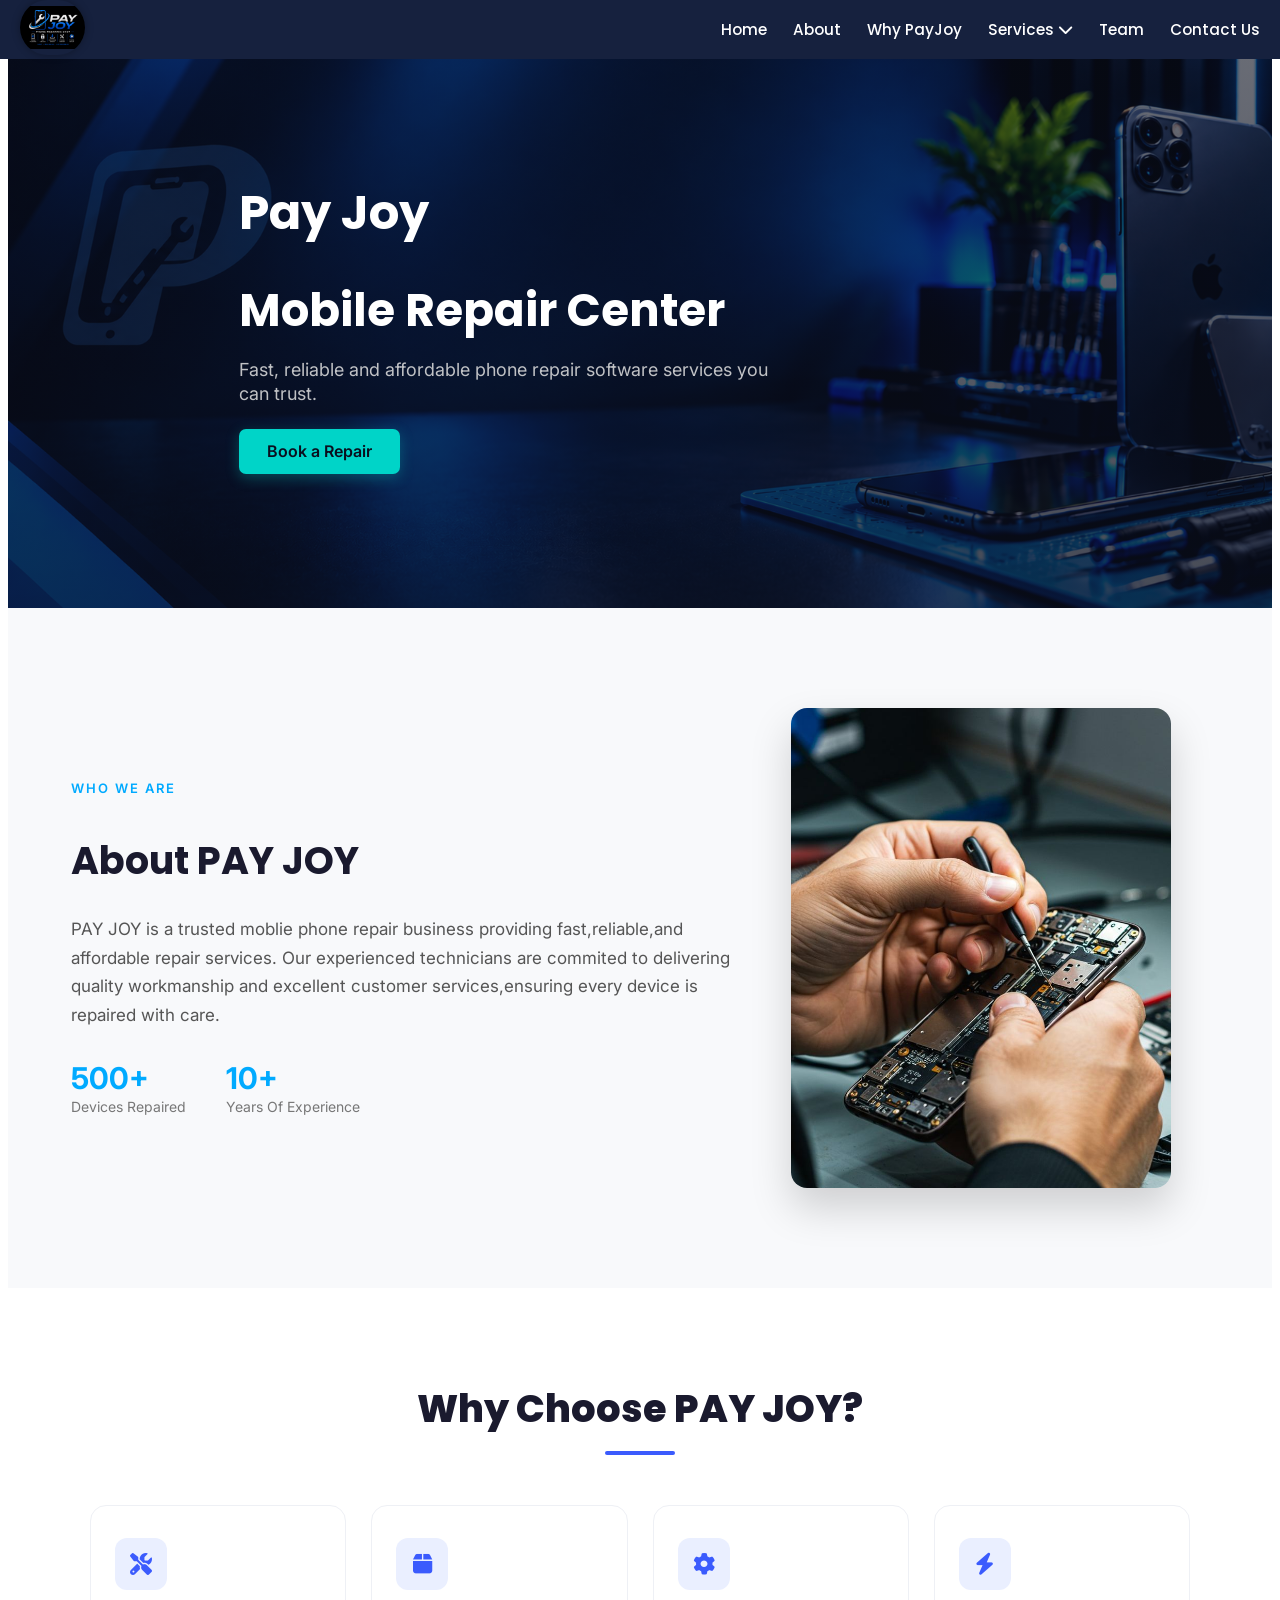
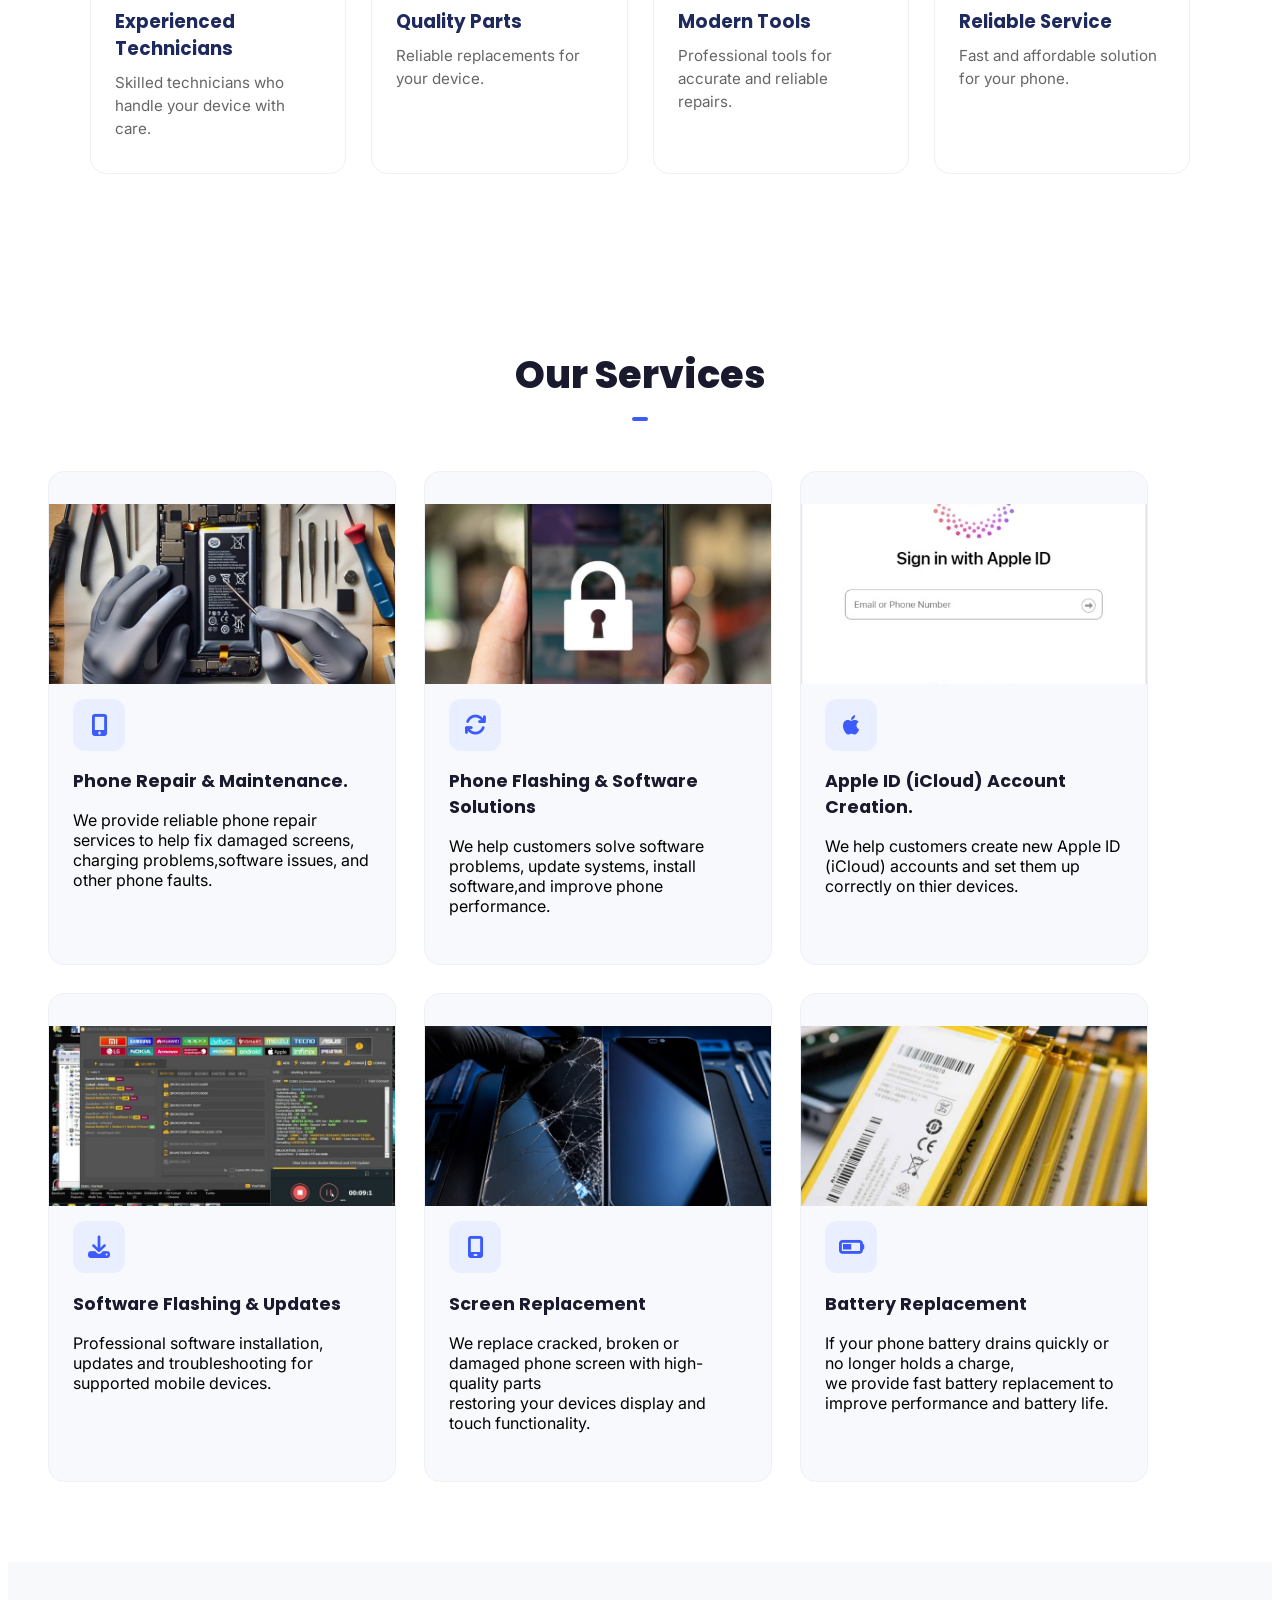
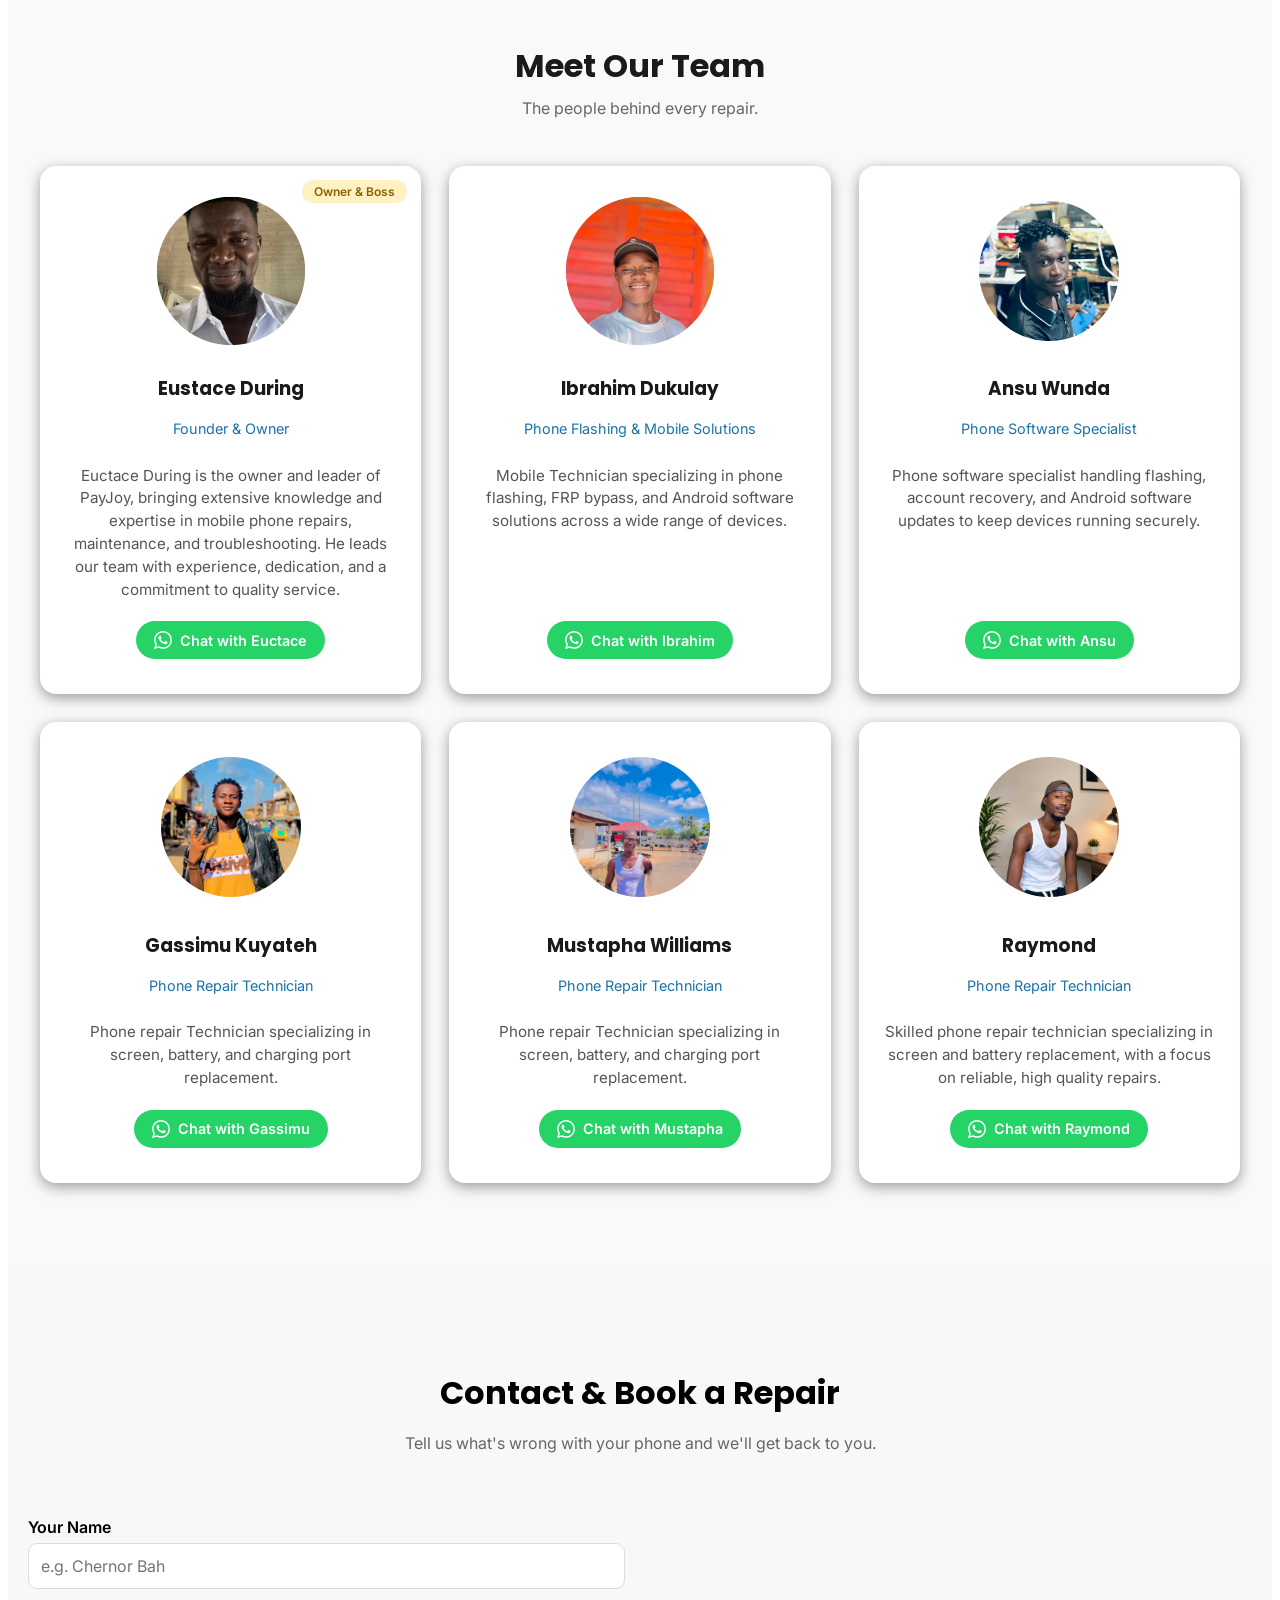
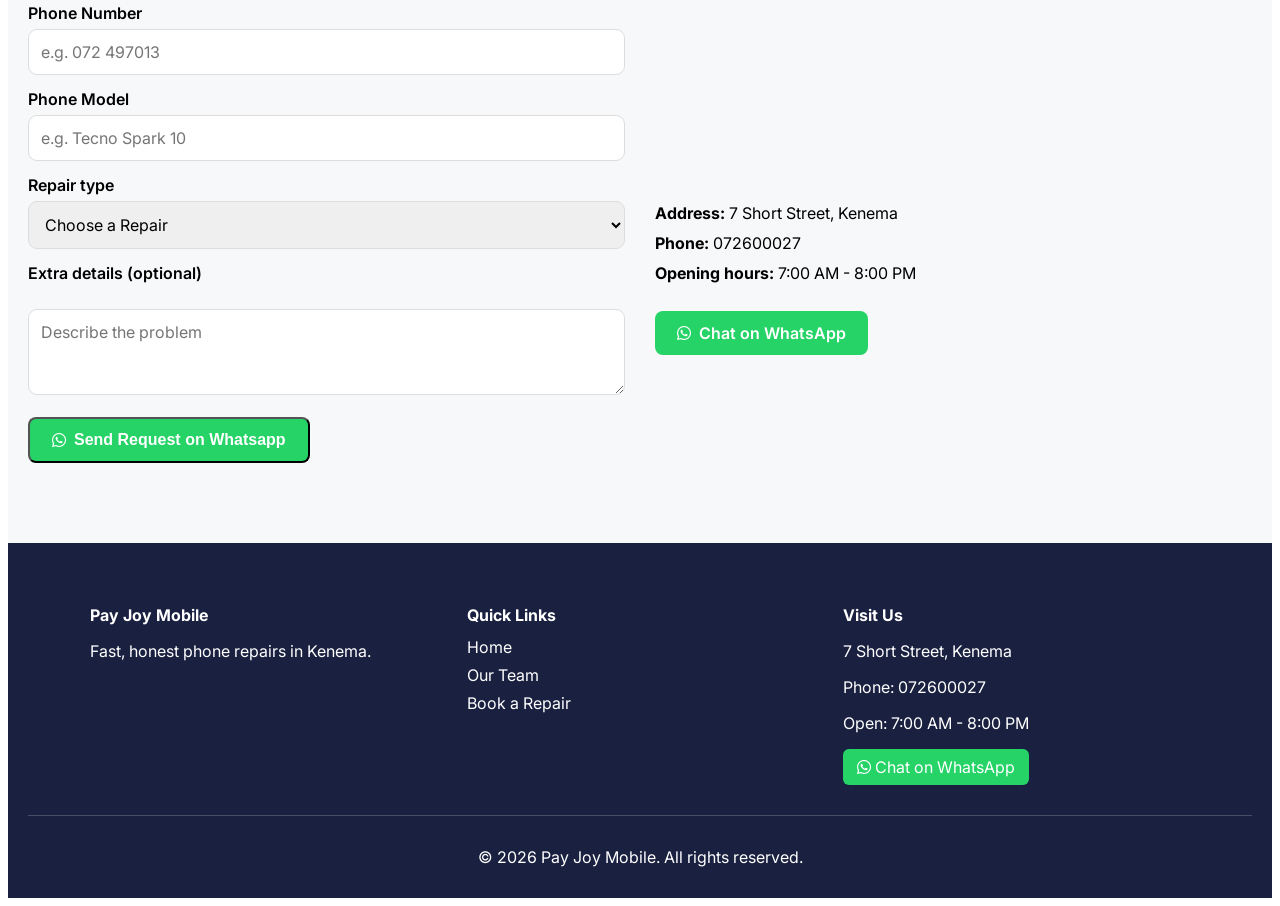
==== index.html @ 969597e1 "make navbar responsive" ====
<!DOCTYPE html>
<html lang="en">
<head>
    <meta charset="UTF-8">
<meta name="viewport" content="width=device-width, initial-scale=1.0">
<link rel="icon" href="images/favicon.png" type="image/png">
<link rel="preconnect" href="https://fonts.googleapis.com">
<link rel="preconnect" href="https://fonts.gstatic.com" crossorigin>
<link href="https://fonts.googleapis.com/css2?family=Poppins:wght@500;600;700&family=Inter:wght@400;500&display=swap" rel="stylesheet">
<link rel="stylesheet" href="https://cdnjs.cloudflare.com/ajax/libs/font-awesome/6.5.1/css/all.min.css">
<title>Pay Joy Mobile Repair</title>
<link rel="stylesheet" href="style.css">
</head>
<body>
      
        <nav class="navbar">
  <div class="logo">
    <a href="#home"><img src="images/payjoylogo.png" alt="PAY JOY"></a>
  </div>

  <button class="menu-btn" id="menuBtn" aria-label="Open menu" aria-expanded="false">
    <i class="fa-solid fa-bars"></i>
  </button>

  <ul class="nav-links" id="navLinks">
    <li><a href="#home">Home</a></li>
    <li><a href="#about">About</a></li>
    <li><a href="#whypayjoy">Why PayJoy</a></li>
    <li class="dropdown">
      <a href="#services" class="dropbtn">Services <i class="fa-solid fa-chevron-down"></i></a>
      <div class="dropdown-content">
        <a href="#phone-repair">Phone Repair</a>
        <a href="#phone-flashing">Phone Flashing</a>
        <a href="#apple-id">Apple ID</a>
        <a href="#screen-replacement">Screen Replacement</a>
        <a href="#battery-replacement">Battery Replacement</a>
      </div>
    </li>
    <li><a href="#team">Team</a></li>
    <li><a href="#contact-us">Contact Us</a></li>
  </ul>
</nav>
      

      <main>
      

        

               <section class="hero" id="home">
                        <div class="hero-content">

                <h1>Pay Joy</h1>
                <h2>Mobile Repair Center</h2>
                <p>
                  Fast, reliable and affordable phone repair software services you can trust.
                 </p>
                 <a href="#contact-us" class="repair-btn">Book a Repair</a>

                 </div>
                </section>

                <section class="about" id="about">
                  <div class="about-container">
                    <div class="about-text">
                      <span class="eyebrow">Who We Are</span>
          <h2>About PAY JOY</h2>

          <p>
              PAY JOY is a trusted moblie phone
              repair business  providing fast,reliable,and affordable repair services. Our experienced technicians are commited to delivering quality workmanship and excellent
              customer services,ensuring every device is repaired with care.
         </p>
         <div class="about-stats">
          <div>
            <span class="number">500+</span>
            <span class="label">Devices Repaired</span>
          </div>
          <div>
            <span class="number">10+</span>
            <span class="label">Years Of Experience</span>
          </div>
            </div>
               </div>
             <div class="about-image">
              <div class="photo-frame">
              <img src="images/about.jpg" alt="Technician repairing a phone">
             </div>
                </div>
                    </div>
                    
         </section>

         <section class="whypayjoy" id="whypayjoy">
         <h2>Why Choose PAY JOY?</h2>
         
            <div class="features-grid">
                       <div class="features-card">
                        <div class="icon"><i class="fa-solid fa-screwdriver-wrench"></i></div>
                      <h3>Experienced Technicians</h3>
                      <p>
                        Skilled technicians who handle your device with care. 
                      </p>
                            </div>

                        <div class="features-card">
                          <div class="icon"><i class="fa-solid fa-box"></i></div>
                          <h3>Quality Parts</h3>
                          <p>Reliable replacements for your device.</p>
                        </div>

                        <div class="features-card">
                            <div class="icon"><i class="fa-solid fa-gear"></i></div>
                          <h3>Modern Tools</h3>
                          <p>Professional tools for accurate and reliable repairs.</p>
                        </div>

                        <div class="features-card">
                           <div class="icon"><i class="fa-solid fa-bolt"></i></div>
                          <h3>Reliable Service</h3>
                          <p>Fast and affordable solution for your phone.</p>
                        </div>
                               </div>
                         
                        </section>
 

          <!-- Hero Section -->
           <!-- About Section -->
            <!-- Service Section -->

          <section class="services" id="services">
            <h2>Our Services</h2>
             
            <div class="service-grid">
              <div class="service-card" id="phone-repair">
                 <img src="images/phone-repair.jpg" alt="Phone repair and maintenance" class="service-img">
               <div class="icon"><i class="fa-solid fa-mobile-screen-button"></i></div>
            <h3>Phone Repair & Maintenance.</h3>
            <p>
              We provide reliable phone repair services to help
              fix damaged screens, charging problems,software issues,
              and other phone faults.
            </p>
               </div>
              
            
              <div class="service-card" id="phone-flashing">
                <img src="images/phone-unlocking.jpg" alt="Phone flashing and sofware solutions" class="service-img">
                <div class="icon"><i class="fa-solid fa-arrows-rotate"></i></div>
            <h3>Phone Flashing & Software Solutions</h3>
            <p>
              We help customers solve software problems, update systems, install software,and improve phone performance.
            </p>
                 </div>
                
             <div class="service-card" id="apple-id">
               <img src="images/apple-id.jpg" alt="Apple ID (Icloud) Account creation" class="service-img">
               <div class="icon"><i class="fa-brands fa-apple"></i></div>
            <h3>Apple ID (iCloud) Account Creation.</h3>
            <p>
              We help customers create new Apple ID
              (iCloud) accounts and set them up correctly on thier devices.
            </p>
               </div>
              
               <div class="service-card" id="software-updates">
                 <img src="images/software-flashing.jpg" alt="Software Flashing & Updates" class="service-img">
                 <div class="icon"><i class="fa-solid fa-download"></i></div>
            <h3>Software Flashing & Updates</h3>
            <p>
              Professional software installation,
              updates and troubleshooting for supported mobile devices.
            </p>
                 </div>

                
                <div class="service-card" id="screen-replacement">
                  <img src="images/screen-repair.jpg" alt="Screen Replacement" class="service-img">
                   <div class="icon"><i class="fa-solid fa-mobile-screen"></i></div>
            <h3>Screen Replacement</h3>
            <p>
              We replace cracked, broken or damaged phone screen with high-quality parts<br>
              restoring your devices display and touch functionality.
            </p>
                </div>
            
                <div class="service-card" id="battery-replacement">
                   <img src="images/battery-repair.jpg" alt="Battery Replacement" class="service-img">
                   <div class="icon"><i class="fa-solid fa-battery-half"></i></div>
            <h3>Battery Replacement</h3>
             <p>
              If your phone battery drains quickly or no longer holds a charge,<br> we provide fast battery replacement to improve performance and battery life.
            </p>
                </div>
           
            </section>
    
             
               <section class="team" id="team">
                <h2 class="team-title">Meet Our Team</h2>
                <p class="team-intro">The people behind every repair.</p>
          
                <div class="team__grid">

                <div class="team-card team-card--owner">
                  <span class="owner-badge">Owner &amp; Boss</span>
                  <img src="images/papa.jpg" alt="Euctace During" class="team-photo">
                  <h3 class="team-name">Eustace During</h3>
                  <p class="team-role">Founder &amp; Owner</p>
                  <p class="team-bio">Euctace During is the owner and leader of PayJoy,
                    bringing extensive knowledge and expertise in mobile phone repairs,
                    maintenance, and troubleshooting. He leads our team with experience,
                    dedication, and a commitment to quality service.
                  </p>
                   <a class="whatsapp-btn" href="https://wa.me/23272600027? text=Hi%20Eustace%2c%20I%20found%20profile%20on%20Pay%20Joy%20mobile%20and%20I%27d%20like%20to%ask%20about%20a%20repair" target="_blank" rel="noopener">
   <svg role="img" viewBox="0 0 24 24" width="18" height="18" fill="currentColor" aria-hidden="true"> xmlns="http://www.w3.org/2000/svg"><title>WhatsApp</title><path d="M17.472 14.382c-.297-.149-1.758-.867-2.03-.967-.273-.099-.471-.148-.67.15-.197.297-.767.966-.94 1.164-.173.199-.347.223-.644.075-.297-.15-1.255-.463-2.39-1.475-.883-.788-1.48-1.761-1.653-2.059-.173-.297-.018-.458.13-.606.134-.133.298-.347.446-.52.149-.174.198-.298.298-.497.099-.198.05-.371-.025-.52-.075-.149-.669-1.612-.916-2.207-.242-.579-.487-.5-.669-.51-.173-.008-.371-.01-.57-.01-.198 0-.52.074-.792.372-.272.297-1.04 1.016-1.04 2.479 0 1.462 1.065 2.875 1.213 3.074.149.198 2.096 3.2 5.077 4.487.709.306 1.262.489 1.694.625.712.227 1.36.195 1.871.118.571-.085 1.758-.719 2.006-1.413.248-.694.248-1.289.173-1.413-.074-.124-.272-.198-.57-.347m-5.421 7.403h-.004a9.87 9.87 0 01-5.031-1.378l-.361-.214-3.741.982.998-3.648-.235-.374a9.86 9.86 0 01-1.51-5.26c.001-5.45 4.436-9.884 9.888-9.884 2.64 0 5.122 1.03 6.988 2.898a9.825 9.825 0 012.893 6.994c-.003 5.45-4.437 9.884-9.885 9.884m8.413-18.297A11.815 11.815 0 0012.05 0C5.495 0 .16 5.335.157 11.892c0 2.096.547 4.142 1.588 5.945L.057 24l6.305-1.654a11.882 11.882 0 005.683 1.448h.005c6.554 0 11.89-5.335 11.893-11.893a11.821 11.821 0 00-3.48-8.413Z"/></svg>
                    Chat with Euctace 
                    </a>
                    </div>
                  
                

                  

                  
                    
                  <div class="team-card team-card--owner">
                    <img src="images/odumodu.jpg" alt="Ibrahim Dukulay" class="team-photo">
                    <h3 class="team-name">Ibrahim Dukulay</h3>
                    <p class="team-role">Phone Flashing &amp; Mobile Solutions</p>
       <p class="team-bio">Mobile Technician specializing in phone flashing, FRP bypass, and Android software solutions across a wide range of devices.</p>
                    <a class="whatsapp-btn" href="https://wa.me/23276536252? text=Hi%20Ibrahim%2c%20I%20found%20profile%20on%20Pay%20Joy%20mobile%20and%20I%27d%20like%20to%ask%20about%20a%20repair" target="_blank" rel="noopener">
   <svg role="img" viewBox="0 0 24 24" width="18" height="18" fill="currentColor" aria-hidden="true"> xmlns="http://www.w3.org/2000/svg"><title>WhatsApp</title><path d="M17.472 14.382c-.297-.149-1.758-.867-2.03-.967-.273-.099-.471-.148-.67.15-.197.297-.767.966-.94 1.164-.173.199-.347.223-.644.075-.297-.15-1.255-.463-2.39-1.475-.883-.788-1.48-1.761-1.653-2.059-.173-.297-.018-.458.13-.606.134-.133.298-.347.446-.52.149-.174.198-.298.298-.497.099-.198.05-.371-.025-.52-.075-.149-.669-1.612-.916-2.207-.242-.579-.487-.5-.669-.51-.173-.008-.371-.01-.57-.01-.198 0-.52.074-.792.372-.272.297-1.04 1.016-1.04 2.479 0 1.462 1.065 2.875 1.213 3.074.149.198 2.096 3.2 5.077 4.487.709.306 1.262.489 1.694.625.712.227 1.36.195 1.871.118.571-.085 1.758-.719 2.006-1.413.248-.694.248-1.289.173-1.413-.074-.124-.272-.198-.57-.347m-5.421 7.403h-.004a9.87 9.87 0 01-5.031-1.378l-.361-.214-3.741.982.998-3.648-.235-.374a9.86 9.86 0 01-1.51-5.26c.001-5.45 4.436-9.884 9.888-9.884 2.64 0 5.122 1.03 6.988 2.898a9.825 9.825 0 012.893 6.994c-.003 5.45-4.437 9.884-9.885 9.884m8.413-18.297A11.815 11.815 0 0012.05 0C5.495 0 .16 5.335.157 11.892c0 2.096.547 4.142 1.588 5.945L.057 24l6.305-1.654a11.882 11.882 0 005.683 1.448h.005c6.554 0 11.89-5.335 11.893-11.893a11.821 11.821 0 00-3.48-8.413Z"/></svg>
                    Chat with Ibrahim 
                    </a>
                    </div>
                 
          

               
                <div class="team-card">
                    <img src="images/ansuwunda.jpg" alt="Ansu Wunda" class="team-photo">
                    <h3 class="team-name">Ansu Wunda</h3>
                    <p class="team-role">Phone Software Specialist</p>
  <p class="team-bio">Phone software specialist handling flashing, account recovery, and Android software updates to keep devices running securely.</p>
                    <a class="whatsapp-btn" href="https://wa.me/23274239799? text=Hi%20Ansu%2c%20I%20found%20profile%20on%20Pay%20Joy%20mobile%20and%20I%27d%20like%20to%ask%20about%20a%20repair">
   <svg role="img" viewBox="0 0 24 24" width="18" height="18" fill="currentColor" aria-hidden="true"> xmlns="http://www.w3.org/2000/svg"><title>WhatsApp</title><path d="M17.472 14.382c-.297-.149-1.758-.867-2.03-.967-.273-.099-.471-.148-.67.15-.197.297-.767.966-.94 1.164-.173.199-.347.223-.644.075-.297-.15-1.255-.463-2.39-1.475-.883-.788-1.48-1.761-1.653-2.059-.173-.297-.018-.458.13-.606.134-.133.298-.347.446-.52.149-.174.198-.298.298-.497.099-.198.05-.371-.025-.52-.075-.149-.669-1.612-.916-2.207-.242-.579-.487-.5-.669-.51-.173-.008-.371-.01-.57-.01-.198 0-.52.074-.792.372-.272.297-1.04 1.016-1.04 2.479 0 1.462 1.065 2.875 1.213 3.074.149.198 2.096 3.2 5.077 4.487.709.306 1.262.489 1.694.625.712.227 1.36.195 1.871.118.571-.085 1.758-.719 2.006-1.413.248-.694.248-1.289.173-1.413-.074-.124-.272-.198-.57-.347m-5.421 7.403h-.004a9.87 9.87 0 01-5.031-1.378l-.361-.214-3.741.982.998-3.648-.235-.374a9.86 9.86 0 01-1.51-5.26c.001-5.45 4.436-9.884 9.888-9.884 2.64 0 5.122 1.03 6.988 2.898a9.825 9.825 0 012.893 6.994c-.003 5.45-4.437 9.884-9.885 9.884m8.413-18.297A11.815 11.815 0 0012.05 0C5.495 0 .16 5.335.157 11.892c0 2.096.547 4.142 1.588 5.945L.057 24l6.305-1.654a11.882 11.882 0 005.683 1.448h.005c6.554 0 11.89-5.335 11.893-11.893a11.821 11.821 0 00-3.48-8.413Z"/></svg>
                    Chat with Ansu
                    </a> 
                  </div>
                

                 
                <div class="team-card">
                    <img src="images/gas.jpg" alt="Gassimu Kuyateh" class="team-photo">
                    <h3 class="team-name">Gassimu Kuyateh</h3>
                    <p class="team-role">Phone Repair Technician</p>
            <p class="team-bio">Phone repair Technician specializing in screen, battery, and charging port replacement.</p>
                    <a class="whatsapp-btn" href="https://wa.me/23275050924? text=Hi%20Gassimu%2c%20I%20found%20profile%20on%20Pay%20Joy%20mobile%20and%20I%27d%20like%20to%ask%20about%20a%20repair" target="_blank" rel="noopener">
   <svg role="img" viewBox="0 0 24 24" width="18" height="18" fill="currentColor" aria-hidden="true"> xmlns="http://www.w3.org/2000/svg"><title>WhatsApp</title><path d="M17.472 14.382c-.297-.149-1.758-.867-2.03-.967-.273-.099-.471-.148-.67.15-.197.297-.767.966-.94 1.164-.173.199-.347.223-.644.075-.297-.15-1.255-.463-2.39-1.475-.883-.788-1.48-1.761-1.653-2.059-.173-.297-.018-.458.13-.606.134-.133.298-.347.446-.52.149-.174.198-.298.298-.497.099-.198.05-.371-.025-.52-.075-.149-.669-1.612-.916-2.207-.242-.579-.487-.5-.669-.51-.173-.008-.371-.01-.57-.01-.198 0-.52.074-.792.372-.272.297-1.04 1.016-1.04 2.479 0 1.462 1.065 2.875 1.213 3.074.149.198 2.096 3.2 5.077 4.487.709.306 1.262.489 1.694.625.712.227 1.36.195 1.871.118.571-.085 1.758-.719 2.006-1.413.248-.694.248-1.289.173-1.413-.074-.124-.272-.198-.57-.347m-5.421 7.403h-.004a9.87 9.87 0 01-5.031-1.378l-.361-.214-3.741.982.998-3.648-.235-.374a9.86 9.86 0 01-1.51-5.26c.001-5.45 4.436-9.884 9.888-9.884 2.64 0 5.122 1.03 6.988 2.898a9.825 9.825 0 012.893 6.994c-.003 5.45-4.437 9.884-9.885 9.884m8.413-18.297A11.815 11.815 0 0012.05 0C5.495 0 .16 5.335.157 11.892c0 2.096.547 4.142 1.588 5.945L.057 24l6.305-1.654a11.882 11.882 0 005.683 1.448h.005c6.554 0 11.89-5.335 11.893-11.893a11.821 11.821 0 00-3.48-8.413Z"/></svg>
                    Chat with Gassimu
                    </a>
                  </div>
               
                 

                 <div class="team-card">
               <img src="images/mustapha.png" alt="Mustapha Williams" class="team-photo">
                    <h3 class="team-name">Mustapha Williams</h3>
                    <p class="team-role">Phone Repair Technician</p>
                    <p class="team-bio">Phone repair Technician specializing in screen, battery, and charging port replacement.</p>
                    <a class="whatsapp-btn" href="https://wa.me/23272497013? text=Hi%20Mustapha%2c%20I%20found%20profile%20on%20Pay%20Joy%20mobile%20and%20I%27d%20like%20to%ask%20about%20a%20repair" target="_blank" rel="noopener">
   <svg role="img" viewBox="0 0 24 24" width="18" height="18" fill="currentColor" aria-hidden="true"> xmlns="http://www.w3.org/2000/svg"><title>WhatsApp</title><path d="M17.472 14.382c-.297-.149-1.758-.867-2.03-.967-.273-.099-.471-.148-.67.15-.197.297-.767.966-.94 1.164-.173.199-.347.223-.644.075-.297-.15-1.255-.463-2.39-1.475-.883-.788-1.48-1.761-1.653-2.059-.173-.297-.018-.458.13-.606.134-.133.298-.347.446-.52.149-.174.198-.298.298-.497.099-.198.05-.371-.025-.52-.075-.149-.669-1.612-.916-2.207-.242-.579-.487-.5-.669-.51-.173-.008-.371-.01-.57-.01-.198 0-.52.074-.792.372-.272.297-1.04 1.016-1.04 2.479 0 1.462 1.065 2.875 1.213 3.074.149.198 2.096 3.2 5.077 4.487.709.306 1.262.489 1.694.625.712.227 1.36.195 1.871.118.571-.085 1.758-.719 2.006-1.413.248-.694.248-1.289.173-1.413-.074-.124-.272-.198-.57-.347m-5.421 7.403h-.004a9.87 9.87 0 01-5.031-1.378l-.361-.214-3.741.982.998-3.648-.235-.374a9.86 9.86 0 01-1.51-5.26c.001-5.45 4.436-9.884 9.888-9.884 2.64 0 5.122 1.03 6.988 2.898a9.825 9.825 0 012.893 6.994c-.003 5.45-4.437 9.884-9.885 9.884m8.413-18.297A11.815 11.815 0 0012.05 0C5.495 0 .16 5.335.157 11.892c0 2.096.547 4.142 1.588 5.945L.057 24l6.305-1.654a11.882 11.882 0 005.683 1.448h.005c6.554 0 11.89-5.335 11.893-11.893a11.821 11.821 0 00-3.48-8.413Z"/></svg>
                    Chat with Mustapha
                    </a>
                   </div>


                   <div class="team-card">
                    <img src="images/ray.jpg" alt="Raymond" class="team-photo">
                    <h3 class="team-name">Raymond</h3>
                    <p class="team-role">Phone Repair Technician</p>
                    <p class="team-bio">Skilled phone repair technician specializing in screen and battery replacement, 
                     with a focus on reliable, high quality repairs.</p>
                     
                    <a class="whatsapp-btn" href="https://wa.me/23288624829? text=Hi%20Raymond%2c%20I%20found%20profile%20on%20Pay%20Joy%20mobile%20and%20I%27d%20like%20to%ask%20about%20a%20repair" target="_blank" rel="noopener">
   <svg role="img" viewBox="0 0 24 24" width="18" height="18" fill="currentColor" aria-hidden="true"> xmlns="http://www.w3.org/2000/svg"><title>WhatsApp</title><path d="M17.472 14.382c-.297-.149-1.758-.867-2.03-.967-.273-.099-.471-.148-.67.15-.197.297-.767.966-.94 1.164-.173.199-.347.223-.644.075-.297-.15-1.255-.463-2.39-1.475-.883-.788-1.48-1.761-1.653-2.059-.173-.297-.018-.458.13-.606.134-.133.298-.347.446-.52.149-.174.198-.298.298-.497.099-.198.05-.371-.025-.52-.075-.149-.669-1.612-.916-2.207-.242-.579-.487-.5-.669-.51-.173-.008-.371-.01-.57-.01-.198 0-.52.074-.792.372-.272.297-1.04 1.016-1.04 2.479 0 1.462 1.065 2.875 1.213 3.074.149.198 2.096 3.2 5.077 4.487.709.306 1.262.489 1.694.625.712.227 1.36.195 1.871.118.571-.085 1.758-.719 2.006-1.413.248-.694.248-1.289.173-1.413-.074-.124-.272-.198-.57-.347m-5.421 7.403h-.004a9.87 9.87 0 01-5.031-1.378l-.361-.214-3.741.982.998-3.648-.235-.374a9.86 9.86 0 01-1.51-5.26c.001-5.45 4.436-9.884 9.888-9.884 2.64 0 5.122 1.03 6.988 2.898a9.825 9.825 0 012.893 6.994c-.003 5.45-4.437 9.884-9.885 9.884m8.413-18.297A11.815 11.815 0 0012.05 0C5.495 0 .16 5.335.157 11.892c0 2.096.547 4.142 1.588 5.945L.057 24l6.305-1.654a11.882 11.882 0 005.683 1.448h.005c6.554 0 11.89-5.335 11.893-11.893a11.821 11.821 0 00-3.48-8.413Z"/></svg>
                    Chat with Raymond
                    </a>
                  </div>
          </div>
          </section>

                 <section class="contact-us" id="contact-us">
                 <div class="contact-container">
                  <h2 class="contact-title">Contact &amp; Book a Repair</h2>
                  <p class="contact-intro">Tell us what's wrong with your phone and we'll get back to you.</p>
                   
                 <div class="contact-grid">

                  <!-- Booking Form -->
                   <form class="contact-form" id="bookingform">
                    <label for="name">Your Name</label>
                    <input type="text" id="name" placeholder="e.g. Chernor Bah" autocomplete="name" required> <br>

                     <label for="phone">Phone Number</label>
                    <input type="tel" id="phone" placeholder="e.g. 072 497013" required> <br>
                      

                    <label for="model">Phone Model</label>
                    <input type="text" id="model" placeholder="e.g. Tecno Spark 10" required> <br>

                   <label for="repair">Repair type</label>
                   <select id="repair" required>
                    <option value="">Choose a Repair</option>
                    <option>Screen Replacement</option>
                    <option>Battery Replacement</option>
                    <option>Charging Port repair</option>
                    <option>Software / Flashing</option>
                    <option>Water damage</option>
                    <option>Other</option>
                   </select> 
                    
                   <label for="message">Extra details (optional)</label>  <br>
                   <textarea id="message" rows="3" placeholder="Describe the problem"></textarea>

                   <button type="submit" class="btn-whatsapp">
                    <i class="fa-brands fa-whatsapp"></i>Send Request on Whatsapp
                   </button>
                   </form>

                   <!-- MAp + Shop Info -->
                     <div class="contact-info">
                    <iframe class="contact-map"
                    src="https://www.google.com/maps?q=7+Short+street+Kenema+Sierra+Leone&output=embed"
                    allowfullscreen=""
                    loading="lazy"
                    referrerpolicy="no-refferrer-when-downgrade"
                    title="Pay Joy Mobile location on Google Maps">
                  </iframe>
                   

                   <div class="info-card">
                    <p><strong>Address:</strong> 7 Short Street, Kenema</p>
                    <p><strong>Phone:</strong> 072600027</p>
                    <p><strong>Opening hours:</strong> 7:00 AM - 8:00 PM</p>
                    <a class="btn-whatsapp" href="https://wa.me/23272600027" target="_blank" rel="noopener">
                       <i class="fa-brands fa-whatsapp"></i> Chat on WhatsApp
                    </a>
                   </div>
                   </div>

                   </div>
                     </div>
                   </section>

              <script>
  const form = document.getElementById("bookingform");

  form.addEventListener("submit", function (e) {
    // Stop the page from reloading
    e.preventDefault();

    // Grab what the customer typed in each box
    const nameValue = document.getElementById("name").value;
    const phoneValue = document.getElementById("phone").value;
    const modelValue = document.getElementById("model").value;
    const repairValue = document.getElementById("repair").value;
    const messageValue = document.getElementById("message").value;

    // Build the message (\n means "new line")
    const text =
      "Hello Pay Joy Mobile, I'd like to book a repair.\n" +
      "Name: " + nameValue + "\n" +
      "Phone: " + phoneValue + "\n" +
      "Model: " + modelValue + "\n" +
      "Repair: " + repairValue + "\n" +
      "Details: " + messageValue;

    // Open WhatsApp with your number and the message
    window.open(
      "https://wa.me/23272600027?text=" + encodeURIComponent(text),
      "_blank"
    );
  });

  // When someone taps a "Book a Repair" link, put the cursor in the name box
  document.querySelectorAll('a[href="#contact-us"]').forEach(function (link) {
    link.addEventListener("click", function () {
      setTimeout(function () {
        document.getElementById("name").focus({ preventScroll: true });
      }, 600);
    });
  });
</script>

            
            

              <footer class="footer">
  <div class="footer-container">
    <div class="footer-col">
      <h4>Pay Joy Mobile</h4>
      <p>Fast, honest phone repairs in Kenema.</p>
    </div>

    <div class="footer-col">
      <h4>Quick Links</h4>
      <ul>
        <li><a href="#home">Home</a></li>
        <li><a href="#team">Our Team</a></li>
        <li><a href="#contact-us">Book a Repair</a></li>
      </ul>
    </div>

    <div class="footer-col">
      <h4>Visit Us</h4>
      <p>7 Short Street, Kenema</p>
      <p>Phone: 072600027</p>
      <p>Open: 7:00 AM - 8:00 PM</p>
      <a class="footer-whatsapp" href="https://wa.me/23272600027" target="_blank" rel="noopener">
        <i class="fa-brands fa-whatsapp"></i> Chat on WhatsApp
      </a>
    </div>
  </div>

  <div class="footer-bottom">
    <p>&copy; 2026 Pay Joy Mobile. All rights reserved.</p>
  </div>
</footer>



                  
                

























                  </section>
                
                   
                  
               

                
                

               
                
                    
                      
                     
                              




                    
                    
        </main>            
 </section>
 <script>
  const menuBtn = document.getElementById("menuBtn");
  const navLinks = document.getElementById("navLinks");
  const icon = menuBtn.querySelector("i");

  menuBtn.addEventListener("click", () => {
    const open = navLinks.classList.toggle("open");
    menuBtn.setAttribute("aria-expanded", open);
    icon.className = open ? "fa-solid fa-xmark" : "fa-solid fa-bars";
  });

  // On phones, tapping "Services" opens/closes its list
  document.querySelector(".dropbtn").addEventListener("click", (e) => {
    if (window.innerWidth <= 768) {
      e.preventDefault();
      e.currentTarget.parentElement.classList.toggle("show");
    }
  });

  // Close the menu after tapping any other link
  navLinks.querySelectorAll("a:not(.dropbtn)").forEach((link) => {
    link.addEventListener("click", () => {
      navLinks.classList.remove("open");
      icon.className = "fa-solid fa-bars";
    });
  });
</script>    
 </body>
</html>
---- style.css ----
*{
   box-sizing: border-box;   
 }

  /* Smooth scrolling instead of a sudden jump */
   html {
      scroll-behavior: smooth;
      scroll-padding-top: 70px;
   }

 body {
   font-family: 'Inter', sans-serif;
}

.team-card a, .whatsapp-btn {
   font-family: 'Inter', sans-serif;
}

h1, h2, h3, .team-card h3 {
   font-family: 'Poppins', sans-serif;
}



section {
   padding: 70px 8%;
}

.hero {
   min-height: 600px;

   background-image:
   linear-gradient(rgba(10,15,30,0.6), rgba(10,15,30,0.75)),
   url("images/background.png");

   background-size: cover;
   background-position: center;
   background-repeat: no-repeat;
   
   

      display: flex;
      align-items: center; 
}

.hero-content {
   max-width: 650px;
   color: white;
   margin-left: 80px;
   line-height: 1.3;
   padding: 40px 50px;
}

.hero h1 {
   font-size: 48px;
   font-weight: 700;
   margin-bottom: 12px;
   line-height: -0.5px;
   
}

.hero h2 {
   font-size: 45px;
   margin-bottom: 10px;
}

.hero p {
   font-size: 18px;
   font-weight: 400;
   color: rgba(225,225,225,0.85);
   margin-bottom: 24px;


}


.repair-btn {
   display: inline-block;
   background: #00d4c8;
   color: #0a0f1e; /* dark text reads better on bright cyan than white */
   padding: 12px 28px;
   border-radius: 7px;
   font-weight: 600;
   font-size: 16px;
   text-decoration: none;
   border: none;
   cursor: pointer;
   box-shadow: 0 4px 14px rgba(0, 204, 194, 0.3);
   transition: all 0.25s ease;
}

.repair-btn:hover {
   background-color: #00b8ad;
   box-shadow: 0 0 25px rgba(41, 182, 246, 0.8);
   transform: translateY(-2px);
}

.repair-btn:active {
   transform: transformY(0);
   box-shadow: 0 0 10px rgba(41, 182, 246, 0.5);
}
   

nav.navbar {
    display: flex;
    align-items: center;
    justify-content: space-between;
    position: fixed;
    top: 0;
    left: 0;
    width: 100%;
    background-color: #16213e;
    z-index: 1000;
    padding: 0 20px;
 }

.logo img {
    width: 65px;
    height: 55px;
    object-fit: contain;
    border-radius: 60px;
    box-shadow: 0 0 8px rgba(0,0,0,0.3);
 }

.nav-links {
  display: flex;
  align-items: center;
  gap: 26px;
  list-style: none;
  margin: 0;
  padding: 0;
}

.nav-links a {
  font-family: "Poppins", sans-serif;
  font-weight: 500;
  font-size: 0.95rem;
  color: #ffffff;
  text-decoration: none;
  transition: color 0.2s;
}

.nav-links a:hover {
  color: #d6ddff;
}

/* Services dropdown (desktop: opens on hover) */
.dropdown {
  position: relative;
}

.dropdown-content {
  display: none;
  position: absolute;
  top: 100%;
  left: 0;
  min-width: 210px;
  background: #ffffff;
  border-radius: 8px;
  box-shadow: 0 8px 20px rgba(0, 0, 0, 0.15);
  overflow: hidden;
}

.dropdown-content a {
  display: block;
  padding: 12px 16px;
  font-family: "Inter", sans-serif;
  color: #333333;
}

.dropdown-content a:hover {
  background: #eef1fb;
  color: #16213e;
}

.dropdown:hover .dropdown-content {
  display: block;
}

/* Hamburger button (hidden on desktop) */
.menu-btn {
  display: none;
  background: none;
  border: none;
 padding: 4px;
 cursor: pointer;
}

#menu-btn img {
   width: 32px;
   height: 32px;
   display: block;
   filter: brightness(0) invert(1);
}

/* Phones and small tablets */
@media (max-width: 768px) {
  .menu-btn {
    display: block;
  }

  .nav-links {
    display: none;
    position: absolute;
    top: 100%;
    left: 0;
    right: 0;
    flex-direction: column;
    align-items: stretch;
    gap: 0;
    background: #16213e;
    box-shadow: 0 8px 14px rgba(0, 0, 0, 0.2);
  }

  .nav-links.open {
    display: flex;
  }

  .nav-links > li > a {
    display: block;
    padding: 15px 24px;
    border-top: 1px solid rgba(255, 255, 255, 0.15);
  }

  /* Dropdown opens by tap, not hover */
  .dropdown:hover .dropdown-content {
    display: none;
  }

  .dropdown.show .dropdown-content {
    display: block;
  }

  .dropdown-content {
    position: static;
    border-radius: 0;
    box-shadow: none;
    background: rgba(255, 255, 255, 0.1);
  }

  .dropdown-content a {
    color: #ffffff;
    padding: 13px 24px 13px 40px;
  }

  .dropdown-content a:hover {
    background: #eef1fb;
    color: #16213e;
  }
}

 .about {
   padding: 100px 5%;
   background-color: #f8f9fb;
 }

 .about-container {
   max-width: 1100px;
   margin: 0;
   display: flex;
   align-items: center;
   gap: 60px;
   flex-wrap: wrap;
 }

 .about-text {
   flex: 1.3;
   min-width: 300px;
 }

 .about-text .eyebrow {
   text-transform: uppercase;
   letter-spacing: 2px;
   font-size: 13px;
   font-weight: 600;
   color: #00aaff;
   margin-bottom: 10px;
   display: block;
 }

 .about-text h2 {
   font-size: 38px;
   font-weight: 700;
   line-height: 1.8;
   margin-bottom: 19px;
   color: #1a1a2e;
 }

 .about-text p {
   font-size: 17px;
   line-height: 1.7;
   color: #555;
   margin-bottom: 30px;
 }

 .about-stats {
   display: flex;
   gap: 40px;
 }

 .about-stats div {
    text-align: left;
 }

 .about-stats .number {
   font-size: 30px;
   font-weight: 700;
   color: #00aaff;
   display: block;
 }

 .about-stats .label {
   font-size: 14px;
   color: #777;
 }

 .about-image {
   flex: 1;
   min-width: 260px;
   max-width: 380px; /* keeps it from stretching wide; which was making it tall too */
 }
 
 .about-image .photo-frame {
    width: 100%;
    aspect-ratio: 3 / 4; /*portrait shape, matches this photo */
    max-height: 480px; /* hard cap so it can never get too long */
    overflow: hidden;
    border-radius: 16px;
    box-shadow: 0 20px 40px rgba(0, 0, 0, 0.17)
 }

 .about-image img {
   width: 100%;
   height: 100%;
   object-fit: cover;
   object-position: center 40%;
   display: block;
 }

 .whypayjoy  {
   padding: 60px 40px;
   text-align: center;
   background: linear-gradient(180eg, #f7f9fc, 0% #eef1f8 100%);
 }

.whypayjoy h2 {
   font-size: 2.4rem;
   font-weight: 800;
   margin-bottom: 50px;
   color: #1a1a2e; 
   position: relative;
   display: inline-block;
}

.whypayjoy h2::after {
   content: "";
   display: block;
   width: 70px;
   height: 4px;
   background: #3b5bfd;
   margin: 14px auto 0;
   border-radius: 2px;
}

.features-grid {
   display: grid;
   grid-template-columns: repeat(auto-fit, minmax(220px, 1fr));
   gap: 25px;
   max-width: 1100px;
   margin: 0 auto;
   text-align: left;
}

.features-card {
   background: #fff;
   border-radius: 16px;
   padding: 32px 24px;
   border: 1px solid #eef0f5;
   box-shadow: 4px 16px rgba(20,30,60,.0.6);
   transition: transform 0.25s ease, box-shadow 0.25s ease;
}

.features-card .icon {
   width: 52px;
   height: 52px;
   border-radius: 12px;
   background: #eaefff;
   display: flex;
   align-items: center;
   justify-content: center;
   margin-bottom: 16px;
   color: #3b5bfd;
   font-size: 22px;
}

.features-card::before {
   content: "";
   position: absolute;
   top: 0;
   left: 0;
   width: 100%;
   height: 4px;
   background: #3b5bfd;
   transform: scaleX(0);
   transform-origin: left;
   transition: transform 0.25s ease;
}

.feature-card:hover::before {
   transform: scaleX(1);
}

.features-card:hover {
   transform: translateY(-6px);
   box-shadow: 0, 12px 28px rgba(59,91,253.0.15);
}

.features-card h3 {
   color: #1e2a5e; /* matches your navy header */
   font-size: 1.15rem;
   font-weight: 700;
   margin-bottom: 10px;
}

.features-card p {
   color: #666;
   font-size: 0.95rem;
   line-height: 1.5;
   margin: 0;
}

/* Smothing sliding instead of a sudden jump */
.html {
   scroll-behavior: smooth;
}

/* stoping the navbar from covering the top of a section. Change 80px to match your navbar's height. */

section,
#services > div {
   scroll-margin-top: 80px;
}

/* Show the dropdown when hovering over Services */
.dropdown:hover .dropdown-content {
   display: block;
}

.services {
   padding: 80px 40px;
   background: #fff;
   text-align: center;
}

.services h2 {
   font-size: 2.4rem;
   font-weight: 800;
   margin-bottom: 50px;
   color: #1a1a2e;
   position: relative;
   display: inline-block;
}

.services h2::after {
   content: "";
   display: block;
   width: 16px;
   height: 4px;
   background: #3b5bfd;
   margin: 14px auto 0;
   border-radius: 2px;
}

.service-grid {
   display: grid;
   grid-template-columns: repeat(auto-fit, minmax(260px, 1fr));
   gap: 28px;
   max-width: 1100px;
   margin: auto 0;
}

.service-card {
   background: #f7f9fc;
   border-radius: 16px;
   padding: 32px 24px;
   border: 1px solid #eef0f5;
   text-align: left;
   transition: transform 0.25s ease, box-shadow 0.25s ease, background 0.25s ease
}

.service-img {
   width: calc(100% + 48px);
   margin: 0 -24px 20px;
   height: 180px;
   object-fit: cover;
   display: block;
}

.service-card:hover {
   transform: translateY(-6px);
   background: #fff;
   box-shadow: 0 12px 28px rgba(59,91,253,0.12);
}
.service-card .icon {
    width: 52px;
    height: 52px;
    border-radius: 12px;
    background: #eaefff;
    display: flex;
    align-items: center;
    justify-content: center;
    margin-bottom: 16px;
    margin-top: -5px;
    color: #3b5bfd;
    font-size: 22px;
}

.service-card h3 {
   font-size: 1.1rem;
   font-weight: 700;
   color: #1a1a2e;
   margin-bottom: 10px;
   
}
.team {
   padding: 80px 20px;
   background: #f8f9fb;
   text-align: center;
}

.team-title {
   font-size: 2rem;
   margin: 0 0 8px;
   color: #1a1a1a;
}

.team-card--owner {
   position: relative;
   background: linear-gradient(180deg, #fff8e1 0%, ffffff 70%);
   box-shadow: 0 12px 32px rgba(0,0,0,0.15);
   transition: transform 0.3s ease, box-shadow 0.3s ease
}

.team-card--owner:hover {
   transform: translateY(-10px);
   box-shadow: 20px 44px rgba(0,0,0,0.25);
}

.team-card--owner .team-photo {
   transition: transform 0.3s ease;
}

.team-card--owner img {
   width: 140px;
   height: 140px;
   border-radius: 50%;
   object-fit: cover;
   display: block;
   margin: 0 auto 16px;
   transition: transform 0.3s ease;
}

.team-card--owner .team-photo {
   transform: scale(1.06);
}

.team-card--onwer h3 {
    font-size: 1.3rem;
}

.owner-badge {
   position: absolute;
   top: 14px;
   right: 14px;
   background: #fff1c2;
   color: #8a6200;
   font-size: 0.75rem;
   font-weight: 600;
   padding: 4px 12px;
   border-radius: 999px;

}
.team-intro {
   margin: 0 0 48px;
   color: #666;
}

.team__grid {
   display: flex;
   flex-wrap: wrap;
   justify-content: center;
   gap: 24px;
   max-width: 1200px;
   margin: 0 auto;
}

/* Desktop: 4 per row */
.team-card {
   display: flex;
   flex-direction: column;
   align-items: center;
   text-align: center;
   background: #fff;
   border-radius: 16px;
   padding: 28px 20px;
   box-shadow: 0 4px 14px rgba(136, 130, 130, 0.8);
   transition: transform 0.25s ease, box-shadow 0.25s ease, background 0.25s ease;
}

.team-card .whatsapp-btn {
   margin-top: auto;
}

.team-card:hover {
   transform: translateY(-6px);
   box-shadow: 0 12px 24px rgba(0,0,0,0.12);
}

.team .team-card .team-photo {
   width: 140px;
   height: 140px;
   min-width: 140px;
   min-height: 140px;
   border-radius: 50%;
   object-fit: cover;
   flex-shrink: 0;
   margin-bottom: 16px;
}

.team-name {
   margin-bottom:  4px;
   font-size: 1.15rem;
   color: #1a1a1a;
}

.team-role {
   margin-bottom: 12px;
   font-size: 0.9rem;
   color: #1a73a8;
}

.team-bio {
   color: #555;
   font-size: 0.95rem;
   line-height: 1.5;
   margin-bottom: 20px;
}

.whatsapp-btn {
   display: inline-flex;
   align-items: center;
   gap: 8px;
   padding: 10px 18px;
   background: #25d366;
   color: #fff;
   border-radius: 999px;
   text-decoration: none;
   font-size: 0.9rem;
   font-weight: 600;
   transition: background 0.2s ease;
}

.whatsapp-btn:hover {
   background: #1ebe5b;
}

/* Phone (default) 1 card per row */
.team  .team__grid {
 display: grid;
 grid-template-columns: 1fr;
 gap: 24px;
 width: 100%;
 max-width: 1200px;
 margin: 0 auto;
 align-items: stretch;
}

.team .team-card {
   padding: 28px 20px;
}

.team .team-card .team-bio {
   flex-grow: 1;
}

.team .team-card {
   width: auto;
   max-width: none;
   padding: 40px 16px;
   box-sizing: border-box;
}

/*Stops long text running off the screen */
.team-card p {
   max-width: 100%;
   overflow-wrap: break-word;
}

/* TABLET (600px and wider): 2 per row */
@media (min-width: 600px) {
   .team .team__grid {
      grid-template-columns: repeat(2, 1fr);
      gap: 24px;
   }
   .team .team-card {
      padding: 32px 24px;
   }
}

/* DESKTOP (992px and wider): 3 per row */
@media (min-width: 992px) {
       .team .team__grid {
         grid-template-columns: repeat(3, 1fr);
         gap: 28px
       }
       .team .team-card {
           padding: 35px 24px;
       }
}

   .contact-us {
      padding: 80px 20px;
      background: #f7f8fa;
   }

   .contact-conatiner {
      max-width: 1100px;
      margin: 0 auto;
   }

   .contact-title {
      text-align: center;
      font-size: 2rem;
      margin-bottom: 10px;
   }

   .contact-intro {
      text-align: center;
      color: #666;
      margin-bottom: 50px;
   }

   .contact-grid {
      display: grid;
      grid-template-columns: 1fr 1fr;
      gap: 30px;
   }

   .contact-form
   .info-card {
      background: #fff;
      padding: 28px;
      border-radius: 14px;
      box-shadow: 0 4px 14px rgba(0, 0, 0, 0.8);
   }

   .contact-form label {
      display: block;
      font-weight: 600;
      margin: 14px 0 6px;
   }

   .contact-form input,
   .contact-form select,
   .contact-form textarea {
      width: 100%;
      padding: 12px;
      border: 1px solid #ddd;
      border-radius: 9px;
      font-size: 1rem;
      font-family: inherit;
      box-sizing: border-box;
   }

    .contact-form input:focus,
   .contact-form select:focus,
   .contact-form textarea:focus {
      outline: none;
      border-color: #25d366;
   }

   .contact-info {
      display: flex;
      flex-direction: column;
      gap: 20px;
   }

   .contact-map {
      width: 100%;
      height: 280px;
      border: 0;
      border-radius: 16px;
   }

   .info-card p {
      margin: 0 0 10px;
   }

   .btn-whatsapp {
      display: inline-flex;
      align-items: center;
      justify-content: center;
      gap: 8px;
      margin-top: 18px;
      padding: 12px 22px;
      background: #25d366;
      color: #fff;
      border-radius: 8px;
      font-size: 1rem;
      font-weight: 600;
      text-decoration: none;
      cursor: pointer;
      transition: transform 0.2s ease;
   }

   .btn-whatsapp:hover {
      transform: translateY(-3px);
   }

   .contact-form .btn-whatsaap {
      width: 100%
   }
/* Stopsa fixed menu bar from covering the top of the section */
   #contact {
      scroll-margin-top: 80px;
   }
   
   /* Tablet and phone: stack form and map */
   @media (max-width: 800px) {
      .contact-grid {
         grid-template-columns: 1fr;
      }
   }

   .footer {
  background: #1a2140;
  color: #fff;
  padding: 40px 20px 0;
  width: 100%;
}

.footer-container {
  max-width: 1100px;
  margin: 0 auto;
  display: grid;
  grid-template-columns: repeat(auto-fit, minmax(220px, 1fr));
  gap: 30px;
}

.footer-col h4 {
  margin-bottom: 12px;
}

.footer-col ul {
  list-style: none;
  padding: 0;
  margin: 0;
}

.footer-col li,
.footer-col p {
  margin-bottom: 8px;
}

.footer-col a {
  color: #fff;
  text-decoration: none;
}

.footer-col a:hover {
  text-decoration: underline;
}

.footer-whatsapp {
  display: inline-block;
  margin-top: 8px;
  padding: 8px 14px;
  background: #25d366;
  border-radius: 6px;
}

.footer-bottom {
  text-align: center;
  margin-top: 30px;
  padding: 15px 0;
  border-top: 1px solid rgba(255, 255, 255, 0.2);
}
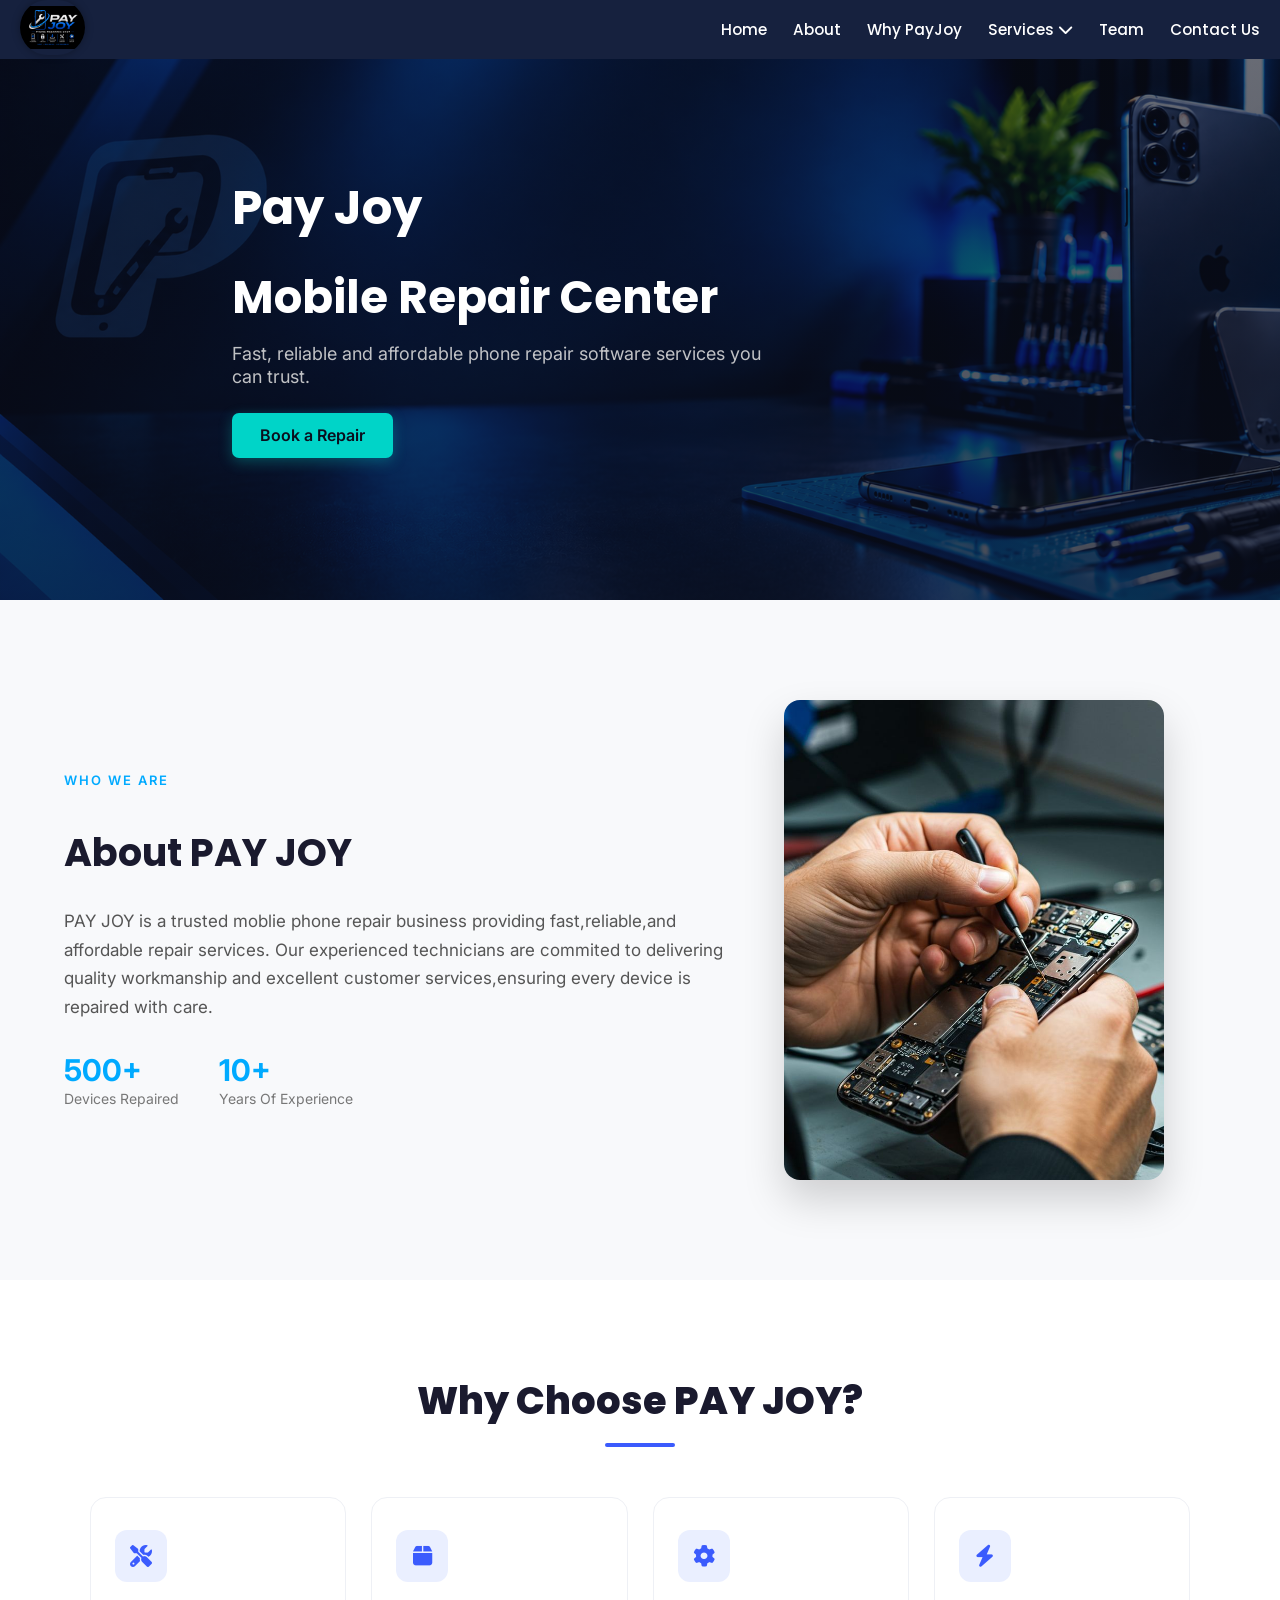
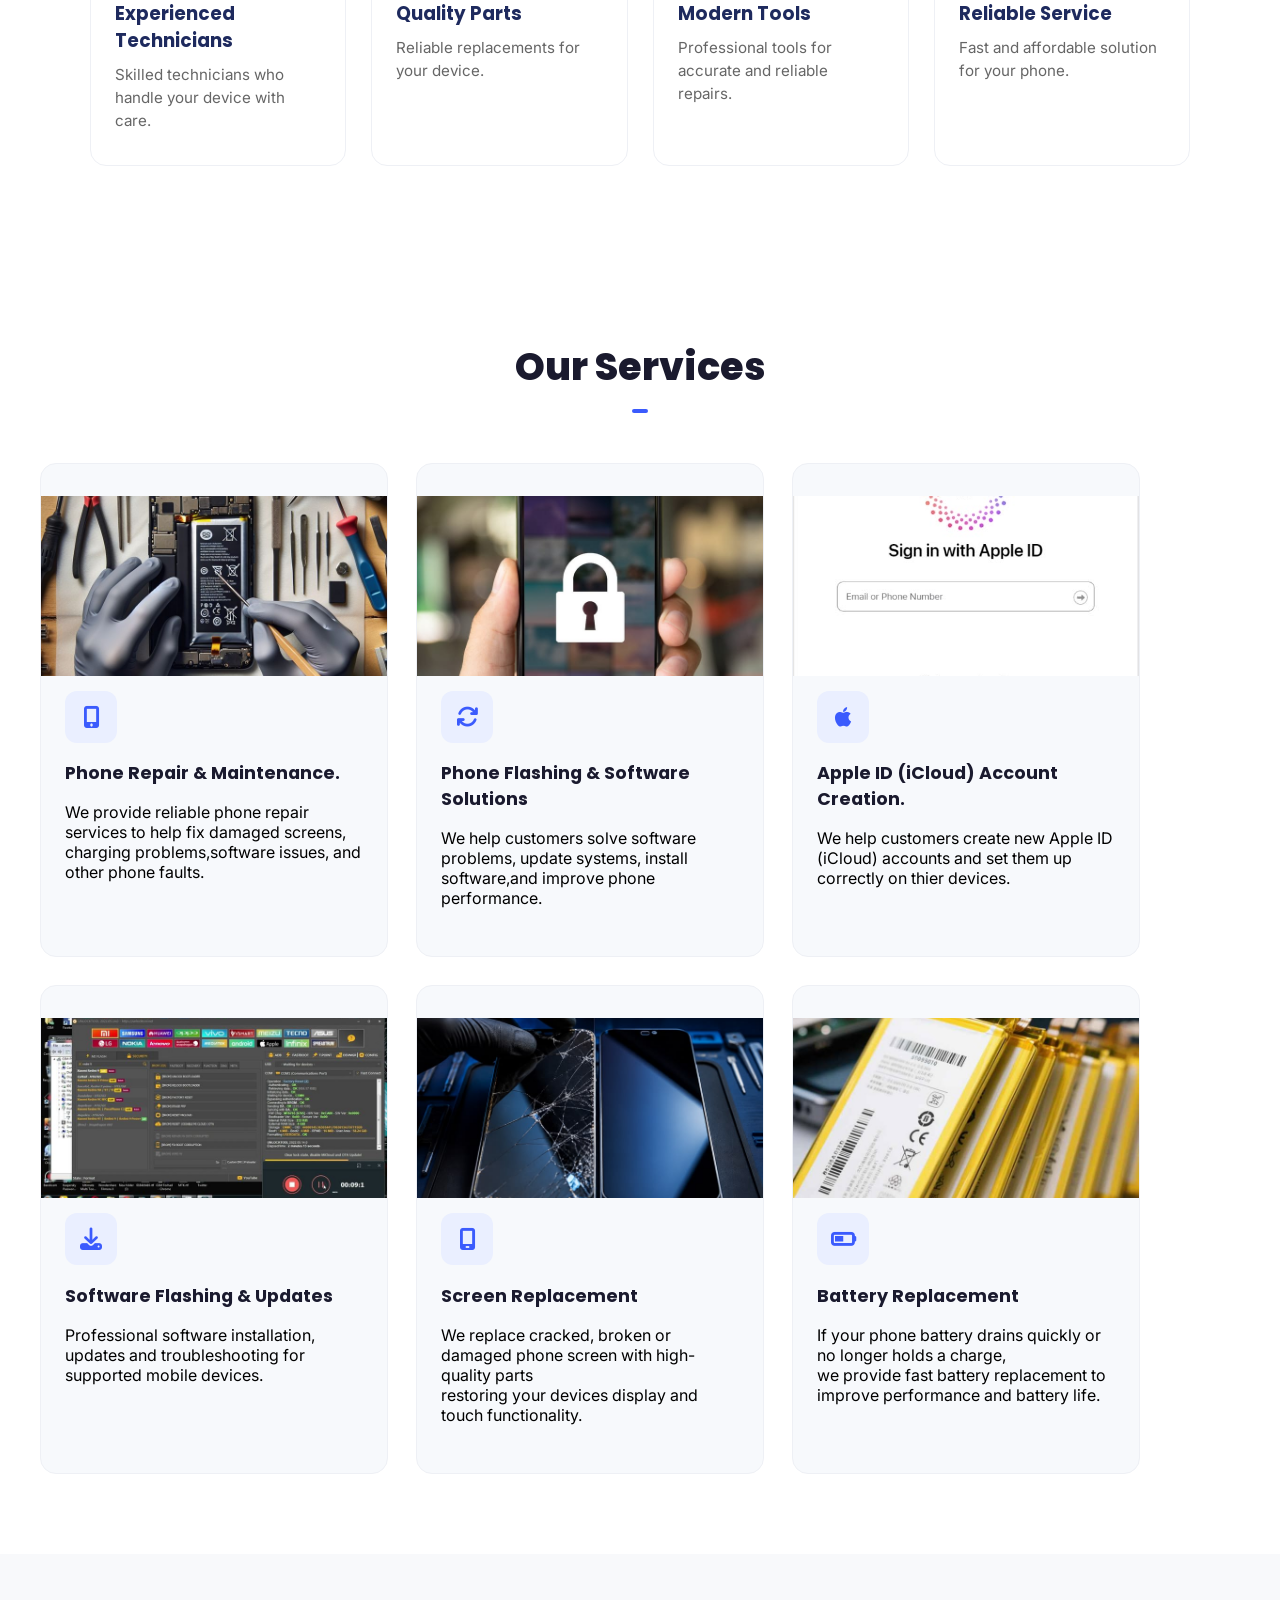
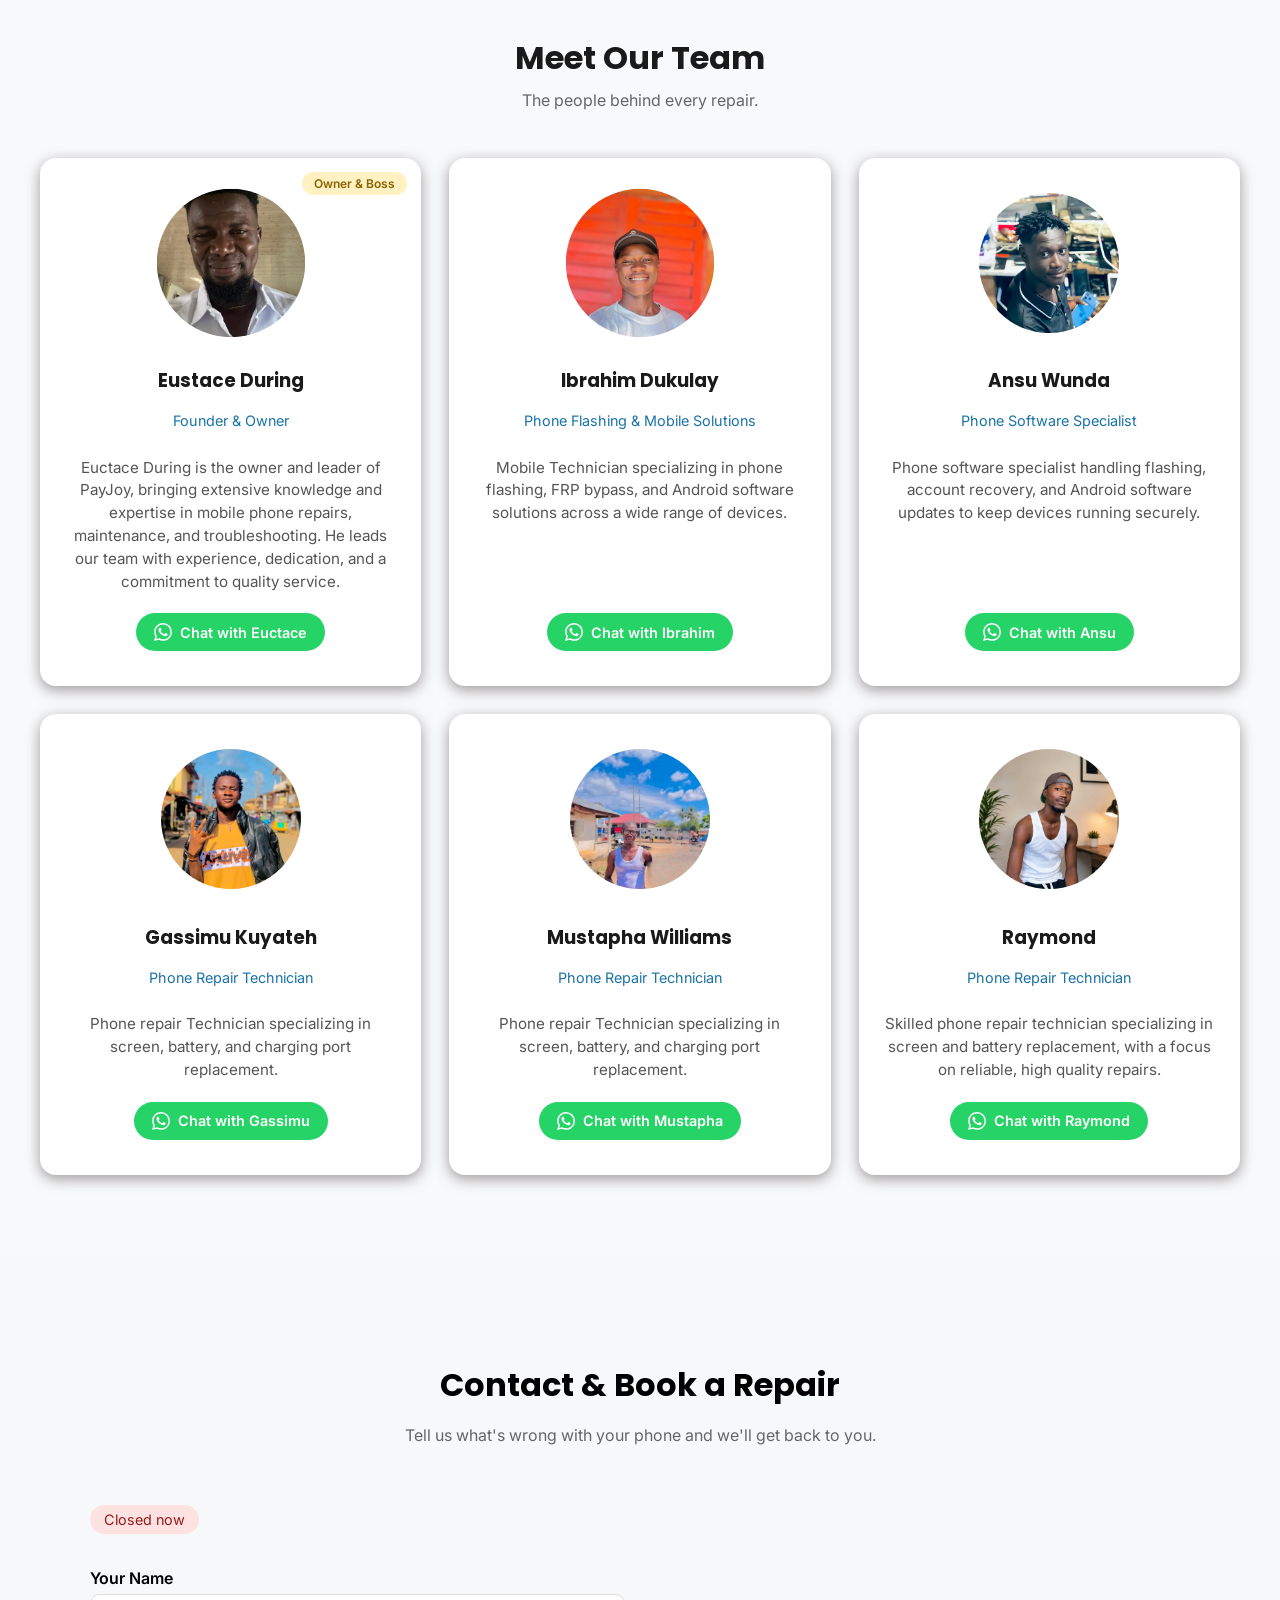
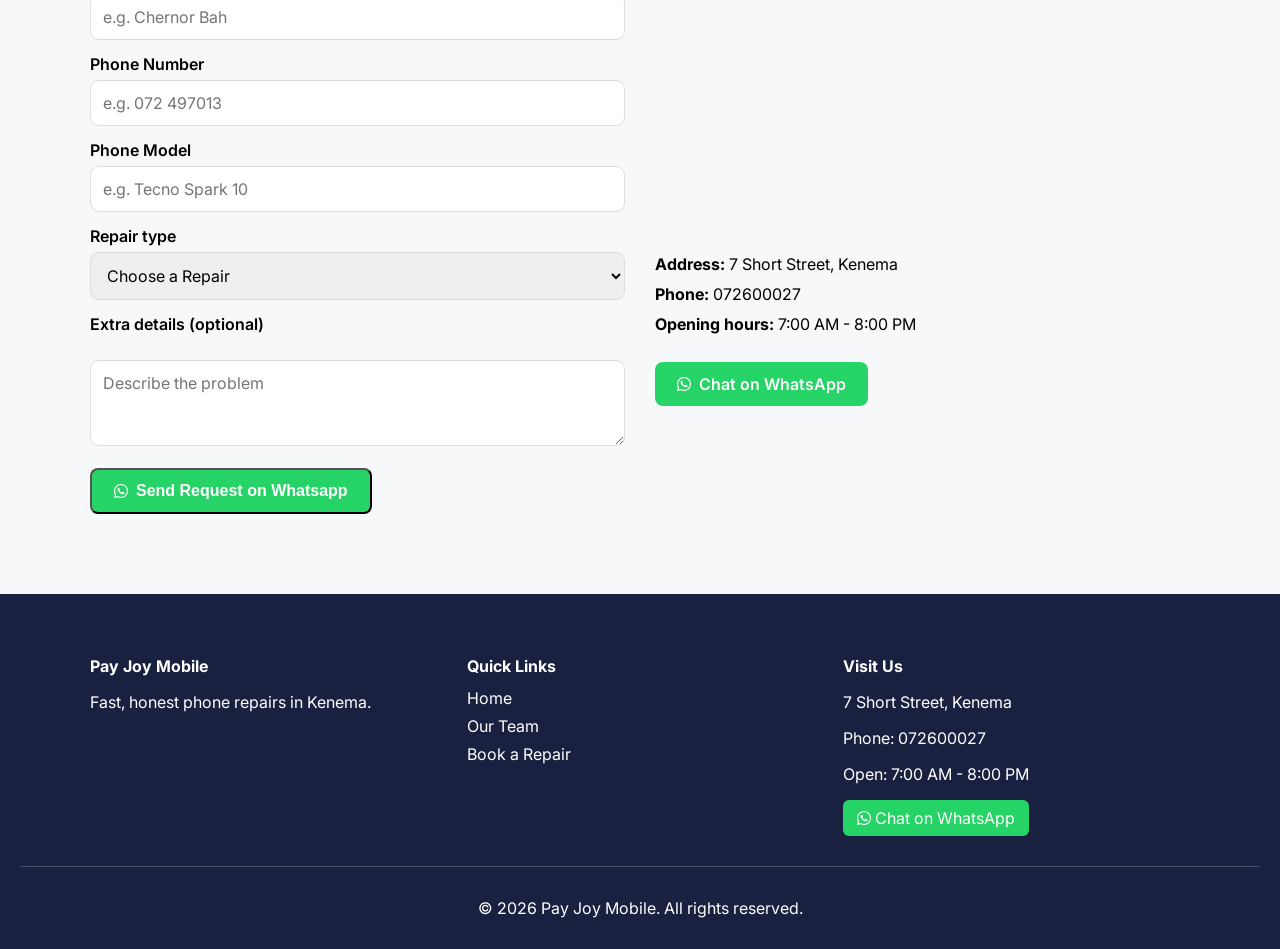
==== commit c1512c07: "fix hero on phones" ====
--- a/index.html
+++ b/index.html
@@ -296,20 +296,22 @@
                  <div class="contact-container">
                   <h2 class="contact-title">Contact &amp; Book a Repair</h2>
                   <p class="contact-intro">Tell us what's wrong with your phone and we'll get back to you.</p>
+                  <!-- ADD THE STATUS BADGE HERE -->
+                  <p id="shopStatus" class="shop-status"></p>
                    
                  <div class="contact-grid">
 
                   <!-- Booking Form -->
                    <form class="contact-form" id="bookingform">
                     <label for="name">Your Name</label>
-                    <input type="text" id="name" placeholder="e.g. Chernor Bah" autocomplete="name" required> <br>
+                    <input type="text" id="name" placeholder="e.g. Chernor Bah" autocomplete="name"> <br>
 
                      <label for="phone">Phone Number</label>
-                    <input type="tel" id="phone" placeholder="e.g. 072 497013" required> <br>
+                    <input type="tel" id="phone" placeholder="e.g. 072 497013"> <br>
                       
 
                     <label for="model">Phone Model</label>
-                    <input type="text" id="model" placeholder="e.g. Tecno Spark 10" required> <br>
+                    <input type="text" id="model" placeholder="e.g. Tecno Spark 10"> <br>
 
                    <label for="repair">Repair type</label>
                    <select id="repair" required>
@@ -355,45 +357,7 @@
                      </div>
                    </section>
 
-              <script>
-  const form = document.getElementById("bookingform");
-
-  form.addEventListener("submit", function (e) {
-    // Stop the page from reloading
-    e.preventDefault();
-
-    // Grab what the customer typed in each box
-    const nameValue = document.getElementById("name").value;
-    const phoneValue = document.getElementById("phone").value;
-    const modelValue = document.getElementById("model").value;
-    const repairValue = document.getElementById("repair").value;
-    const messageValue = document.getElementById("message").value;
-
-    // Build the message (\n means "new line")
-    const text =
-      "Hello Pay Joy Mobile, I'd like to book a repair.\n" +
-      "Name: " + nameValue + "\n" +
-      "Phone: " + phoneValue + "\n" +
-      "Model: " + modelValue + "\n" +
-      "Repair: " + repairValue + "\n" +
-      "Details: " + messageValue;
-
-    // Open WhatsApp with your number and the message
-    window.open(
-      "https://wa.me/23272600027?text=" + encodeURIComponent(text),
-      "_blank"
-    );
-  });
-
-  // When someone taps a "Book a Repair" link, put the cursor in the name box
-  document.querySelectorAll('a[href="#contact-us"]').forEach(function (link) {
-    link.addEventListener("click", function () {
-      setTimeout(function () {
-        document.getElementById("name").focus({ preventScroll: true });
-      }, 600);
-    });
-  });
-</script>
+         
 
             
             
@@ -443,71 +407,13 @@
 
 
 
-
-
-
-
-
-
-
-
-
-
-
-
-
-
-
-
                   </section>
-                
-                   
-                  
-               
-
-                
-                
-
-               
-                
-                    
-                      
-                     
-                              
-
-
-
-
-                    
-                    
+
         </main>            
  </section>
  <script>
-  const menuBtn = document.getElementById("menuBtn");
-  const navLinks = document.getElementById("navLinks");
-  const icon = menuBtn.querySelector("i");
-
-  menuBtn.addEventListener("click", () => {
-    const open = navLinks.classList.toggle("open");
-    menuBtn.setAttribute("aria-expanded", open);
-    icon.className = open ? "fa-solid fa-xmark" : "fa-solid fa-bars";
-  });
-
-  // On phones, tapping "Services" opens/closes its list
-  document.querySelector(".dropbtn").addEventListener("click", (e) => {
-    if (window.innerWidth <= 768) {
-      e.preventDefault();
-      e.currentTarget.parentElement.classList.toggle("show");
-    }
-  });
-
-  // Close the menu after tapping any other link
-  navLinks.querySelectorAll("a:not(.dropbtn)").forEach((link) => {
-    link.addEventListener("click", () => {
-      navLinks.classList.remove("open");
-      icon.className = "fa-solid fa-bars";
-    });
-  });
-</script>    
+
+</script>  
+<script src="script.js" defer></script>  
  </body>
 </html>
--- a/style.css
+++ b/style.css
@@ -1,5 +1,5 @@
 
- *{
+ * {
    box-sizing: border-box;   
  }
 
@@ -11,6 +11,7 @@
 
  body {
    font-family: 'Inter', sans-serif;
+   margin: 0;
 }
 
 .team-card a, .whatsapp-btn {
@@ -45,35 +46,60 @@
 }
 
 .hero-content {
-   max-width: 650px;
-   color: white;
-   margin-left: 80px;
-   line-height: 1.3;
-   padding: 40px 50px;
+  max-width: 650px;
+  color: white;
+  margin-left: 80px;
+  line-height: 1.3;
+  padding: 40px 50px;
 }
 
 .hero h1 {
-   font-size: 48px;
-   font-weight: 700;
-   margin-bottom: 12px;
-   line-height: -0.5px;
-   
+  font-size: 48px;
+  font-weight: 700;
+  margin-bottom: 12px;
+  line-height: 1.1;
 }
 
 .hero h2 {
-   font-size: 45px;
-   margin-bottom: 10px;
+  font-size: 45px;
+  margin-bottom: 10px;
+  line-height: 1.15;
 }
 
 .hero p {
-   font-size: 18px;
-   font-weight: 400;
-   color: rgba(225,225,225,0.85);
-   margin-bottom: 24px;
-
-
-}
-
+  font-size: 18px;
+  font-weight: 400;
+  color: rgba(225, 225, 225, 0.85);
+  margin-bottom: 24px;
+}
+
+@media (max-width: 768px) {
+   .hero {
+      padding: 40px 20px;
+      min-height: 500px;
+   }
+}
+
+/* Phones and small tablets */
+@media (max-width: 768px) {
+  .hero-content {
+    margin-left: 0;
+    max-width: 100%;
+    padding: 30px 20px;
+  }
+
+  .hero h1 {
+    font-size: 34px;
+  }
+
+  .hero h2 {
+    font-size: 28px;
+  }
+
+  .hero p {
+    font-size: 16px;
+  }
+}
 
 .repair-btn {
    display: inline-block;
@@ -719,12 +745,29 @@
        }
 }
 
+.shop-status {
+   display: inline-block;
+   padding: 6px 14px;
+   border-radius: 20px;
+   font-size: 0.9rem;
+   margin: 10px 0 20px;
+}
+
+.shop-status.open {
+   background: #dcfce7;
+   color: #166534;
+}
+.shop-status.closed {
+   background: #fee2e2;
+   color: #991b1b;
+}
+
    .contact-us {
       padding: 80px 20px;
       background: #f7f8fa;
    }
 
-   .contact-conatiner {
+   .contact-container {
       max-width: 1100px;
       margin: 0 auto;
    }
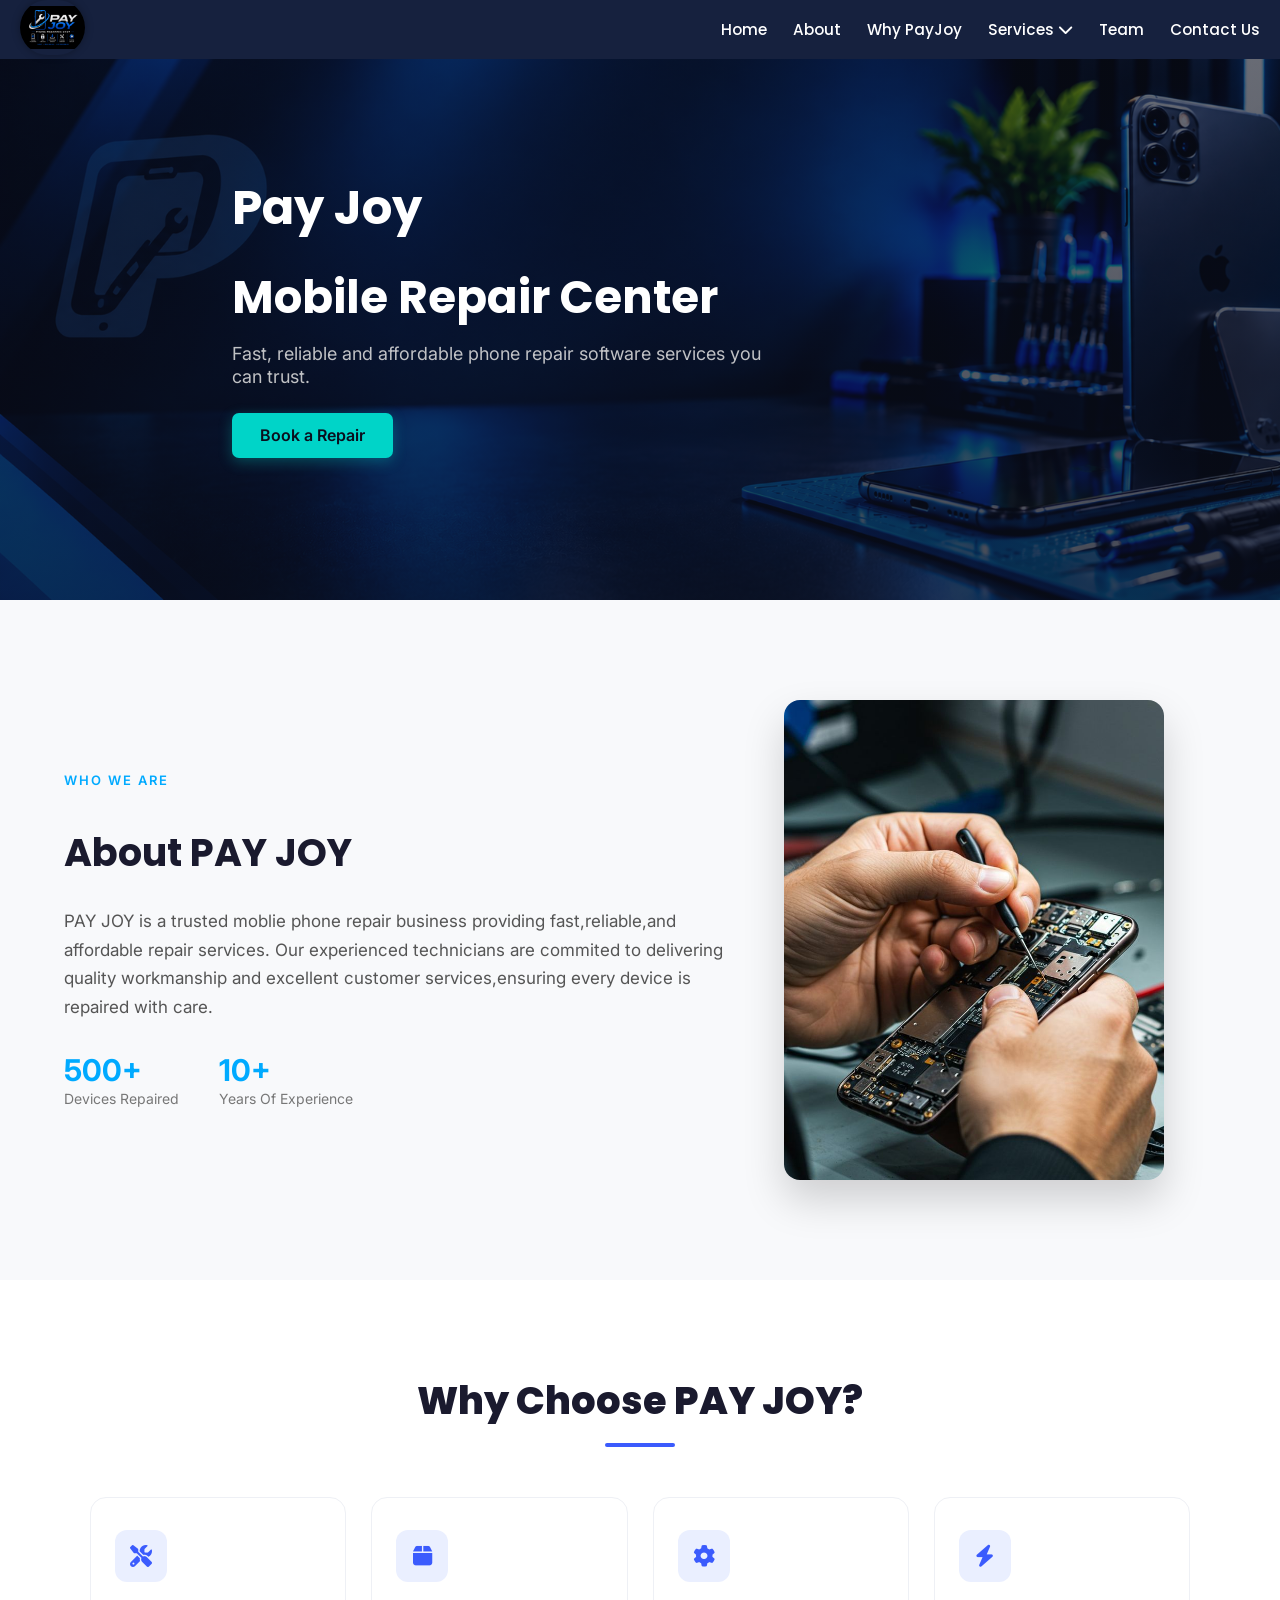
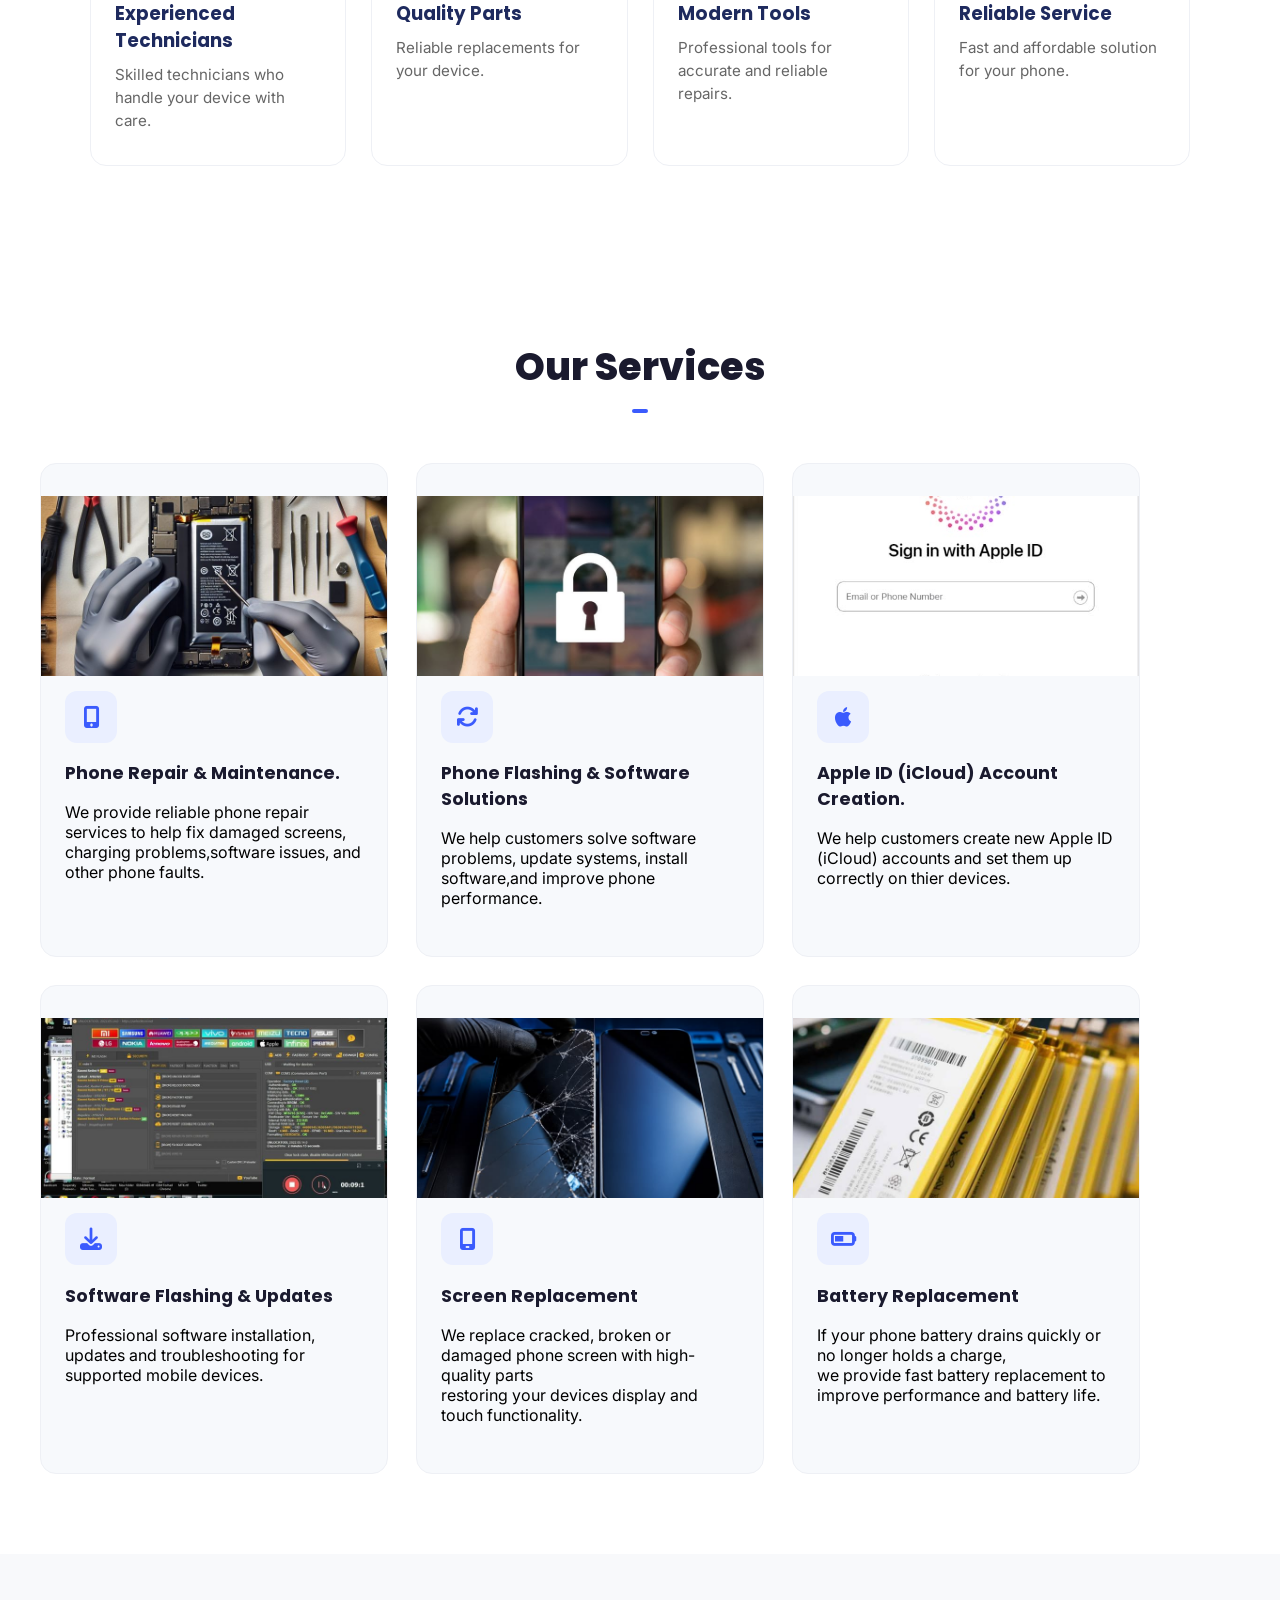
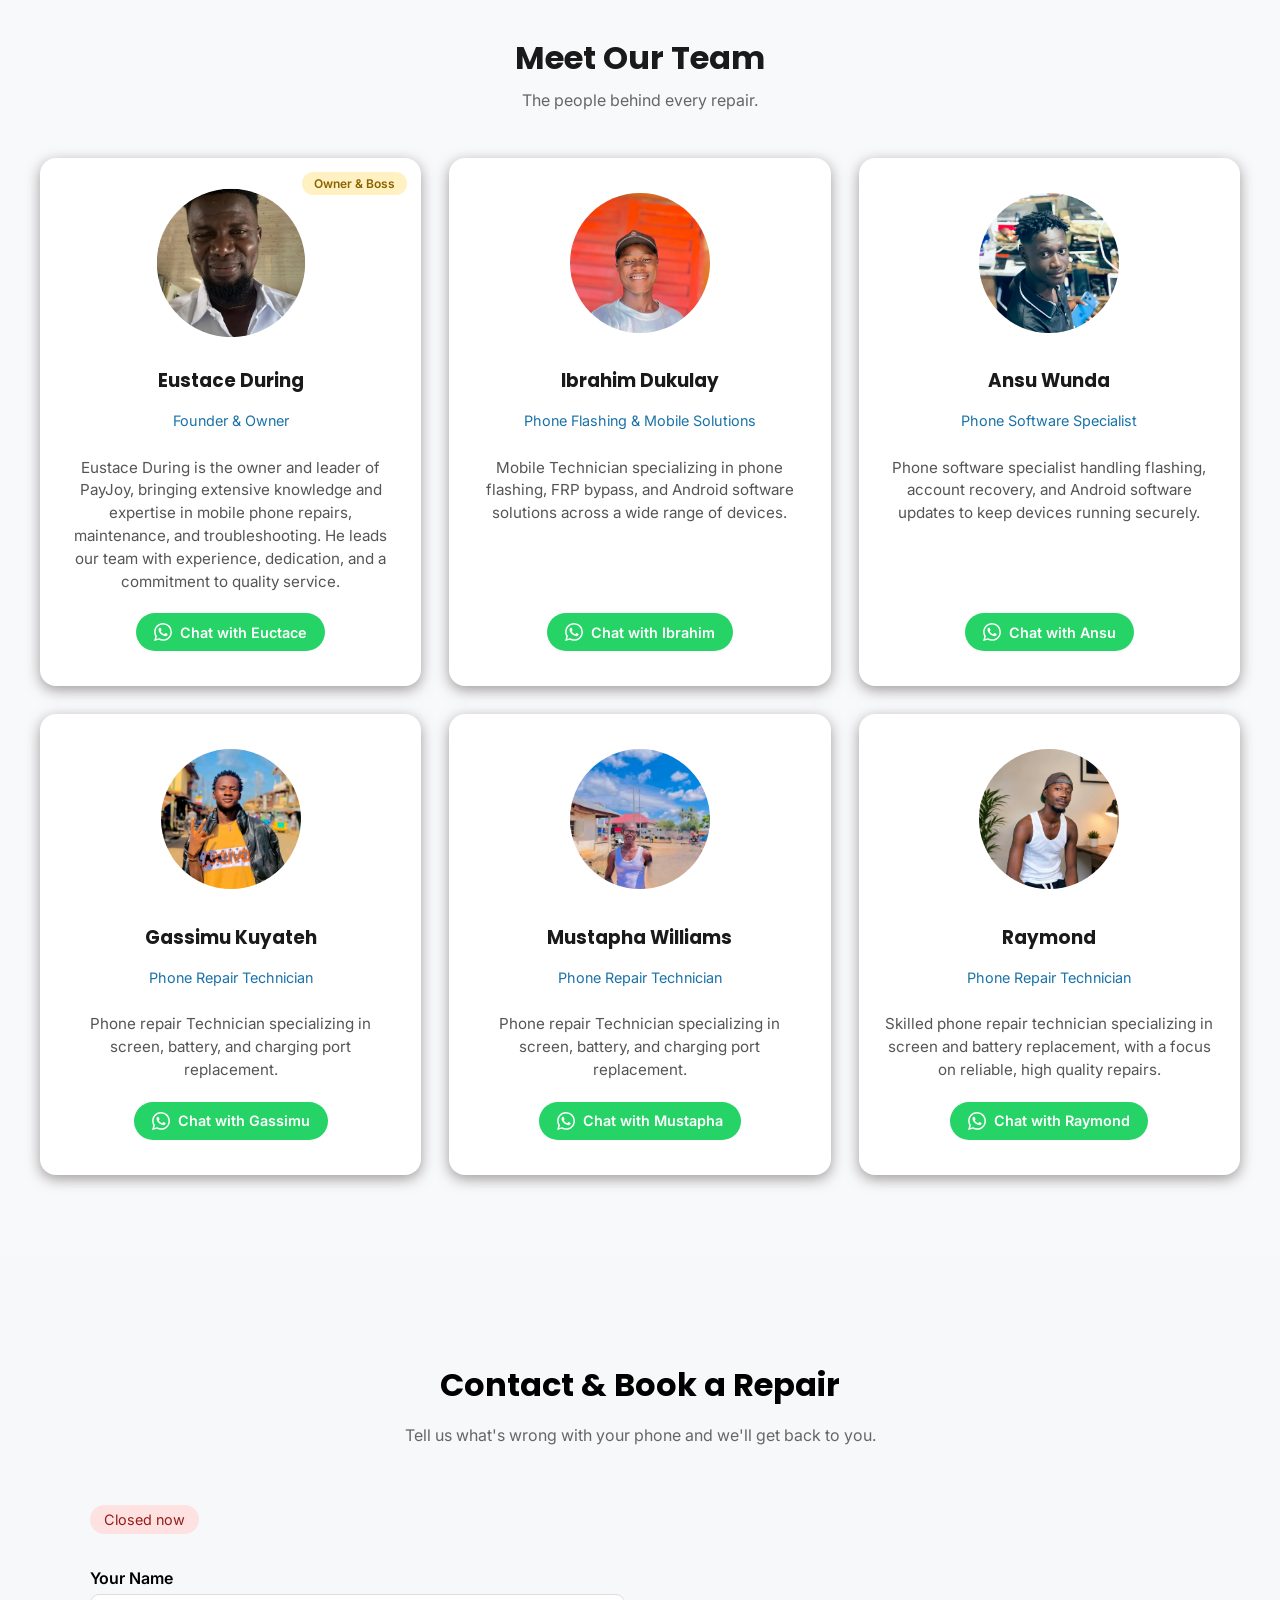
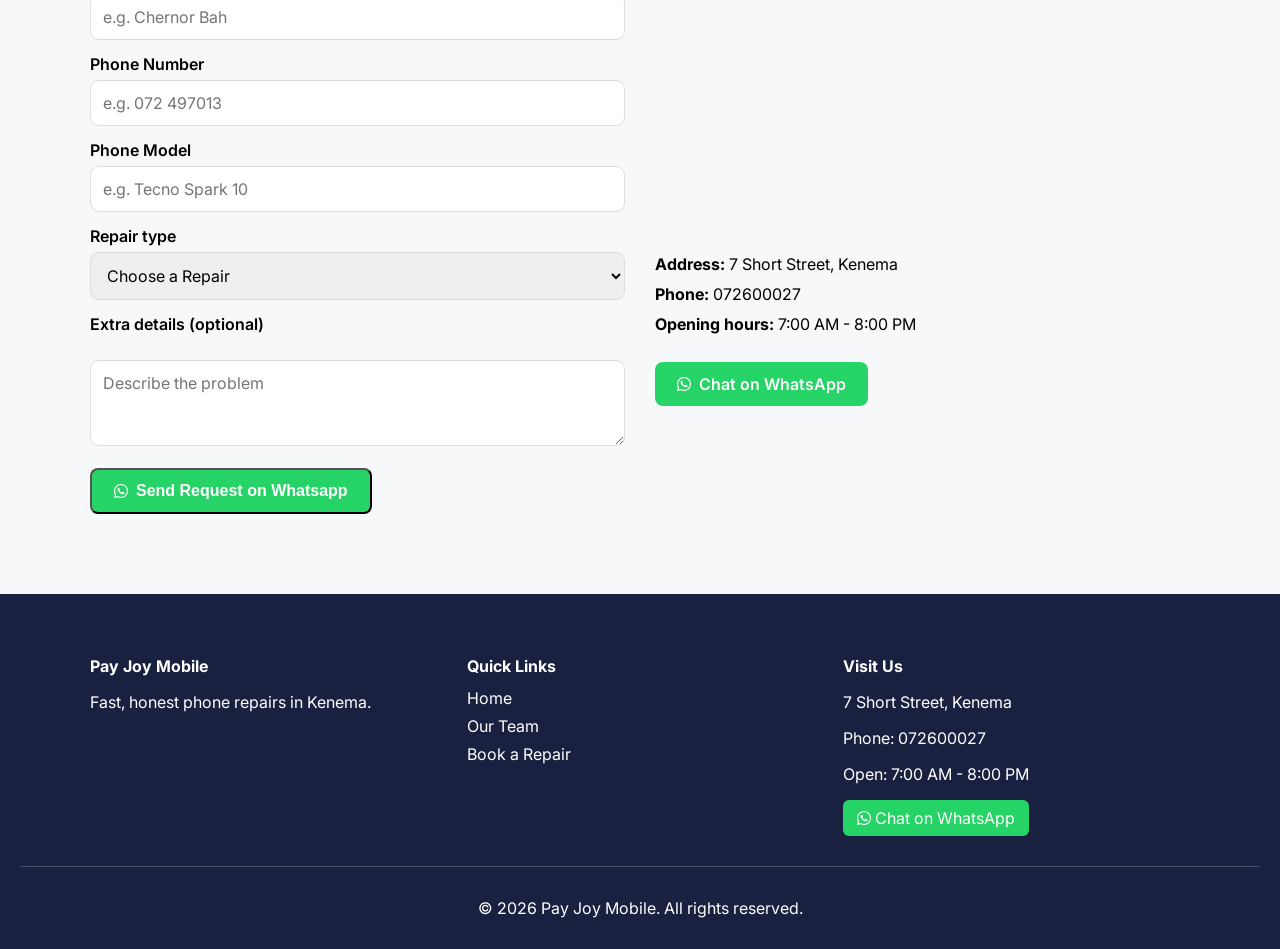
==== commit 06d35f08: "build team cards from a list in script.js" ====
--- a/index.html
+++ b/index.html
@@ -17,10 +17,17 @@
   <div class="logo">
     <a href="#home"><img src="images/payjoylogo.png" alt="PAY JOY"></a>
   </div>
-
-  <button class="menu-btn" id="menuBtn" aria-label="Open menu" aria-expanded="false">
-    <i class="fa-solid fa-bars"></i>
-  </button>
+<button class="menu-btn" id="menuBtn" aria-label="Open menu" aria-expanded="false">
+  <svg class="icon-open" viewBox="0 0 24 24" width="30" height="30" fill="none" stroke="currentColor" stroke-width="2.5" stroke-linecap="round">
+  <line x1="3" y1="6" x2="21" y2="6" />
+  <line x1="3" y1="12" x2="21" y2="12" />
+  <line x1="3" y1="18" x2="21" y2="18" />
+</svg>
+<svg class="icon-close" viewBox="0 0 24 24" width="30" height="30" fill="none" stroke="currentColor" stroke-width="2.5" stroke-linecap="round">
+  <line x1="5" y1="5" x2="19" y2="19" />
+  <line x1="19" y1="5" x2="5" y2="19" />
+</svg>
+        </button>
 
   <ul class="nav-links" id="navLinks">
     <li><a href="#home">Home</a></li>
@@ -205,10 +212,10 @@
 
                 <div class="team-card team-card--owner">
                   <span class="owner-badge">Owner &amp; Boss</span>
-                  <img src="images/papa.jpg" alt="Euctace During" class="team-photo">
+                  <img src="images/papa.jpg" alt="Eustace During" class="team-photo">
                   <h3 class="team-name">Eustace During</h3>
                   <p class="team-role">Founder &amp; Owner</p>
-                  <p class="team-bio">Euctace During is the owner and leader of PayJoy,
+                  <p class="team-bio">Eustace During is the owner and leader of PayJoy,
                     bringing extensive knowledge and expertise in mobile phone repairs,
                     maintenance, and troubleshooting. He leads our team with experience,
                     dedication, and a commitment to quality service.
@@ -225,7 +232,7 @@
 
                   
                     
-                  <div class="team-card team-card--owner">
+                  <div class="team-card">
                     <img src="images/odumodu.jpg" alt="Ibrahim Dukulay" class="team-photo">
                     <h3 class="team-name">Ibrahim Dukulay</h3>
                     <p class="team-role">Phone Flashing &amp; Mobile Solutions</p>
@@ -393,20 +400,6 @@
     <p>&copy; 2026 Pay Joy Mobile. All rights reserved.</p>
   </div>
 </footer>
-
-
-
-                  
-                
-
-
-
-
-
-
-
-
-
                   </section>
 
         </main>            
--- a/style.css
+++ b/style.css
@@ -209,15 +209,25 @@
   display: none;
   background: none;
   border: none;
- padding: 4px;
- cursor: pointer;
-}
-
-#menu-btn img {
-   width: 32px;
-   height: 32px;
-   display: block;
-   filter: brightness(0) invert(1);
+  padding: 4px;
+  cursor: pointer;
+  color: #00d4c8; /* change this one color to change both icons */
+}
+
+.menu-btn svg {
+  display: block;
+}
+
+.menu-btn .icon-close {
+  display: none;
+}
+
+.menu-btn[aria-expanded="true"] .icon-open {
+  display: none;
+}
+
+.menu-btn[aria-expanded="true"] .icon-close {
+  display: block;
 }
 
 /* Phones and small tablets */
@@ -621,8 +631,12 @@
    margin: 0 auto;
 }
 
-/* Desktop: 4 per row */
+
 .team-card {
+flex: 0 0 calc((100% - 48px) / 3);
+max-width: 0 0 calc((100% - 48px) / 3);
+box-sizing: border-box;
+
    display: flex;
    flex-direction: column;
    align-items: center;
@@ -632,6 +646,20 @@
    padding: 28px 20px;
    box-shadow: 0 4px 14px rgba(136, 130, 130, 0.8);
    transition: transform 0.25s ease, box-shadow 0.25s ease, background 0.25s ease;
+}
+
+@media (max-width: 900px) {
+   .team-card {
+      flex: 0 0 calc((100% - 24px) / 2);
+      max-width: 0 0 calc((100% - 24px) / 2);
+   }
+}
+
+@media (max-width: 600px) {
+   .team-card {
+      flex: 0 0 100%;
+      max-width: 100%;
+   }
 }
 
 .team-card .whatsapp-btn {
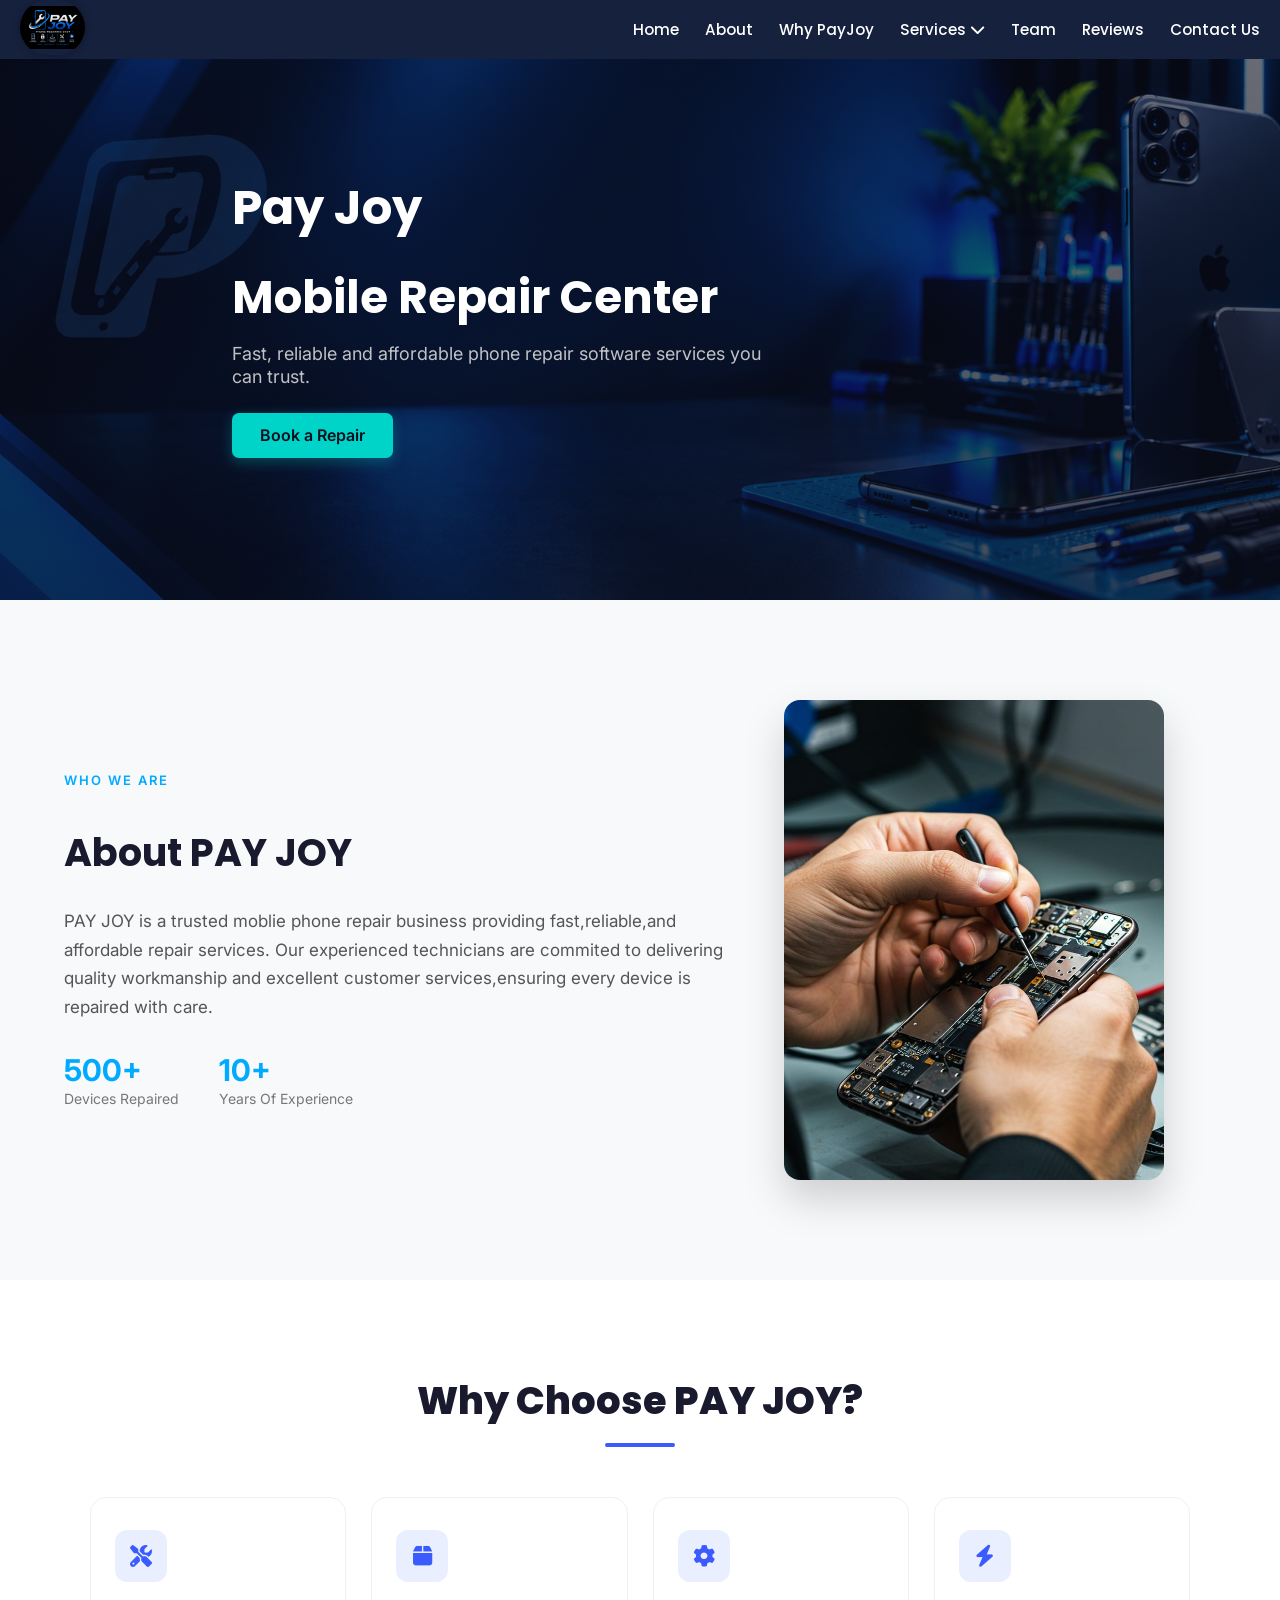
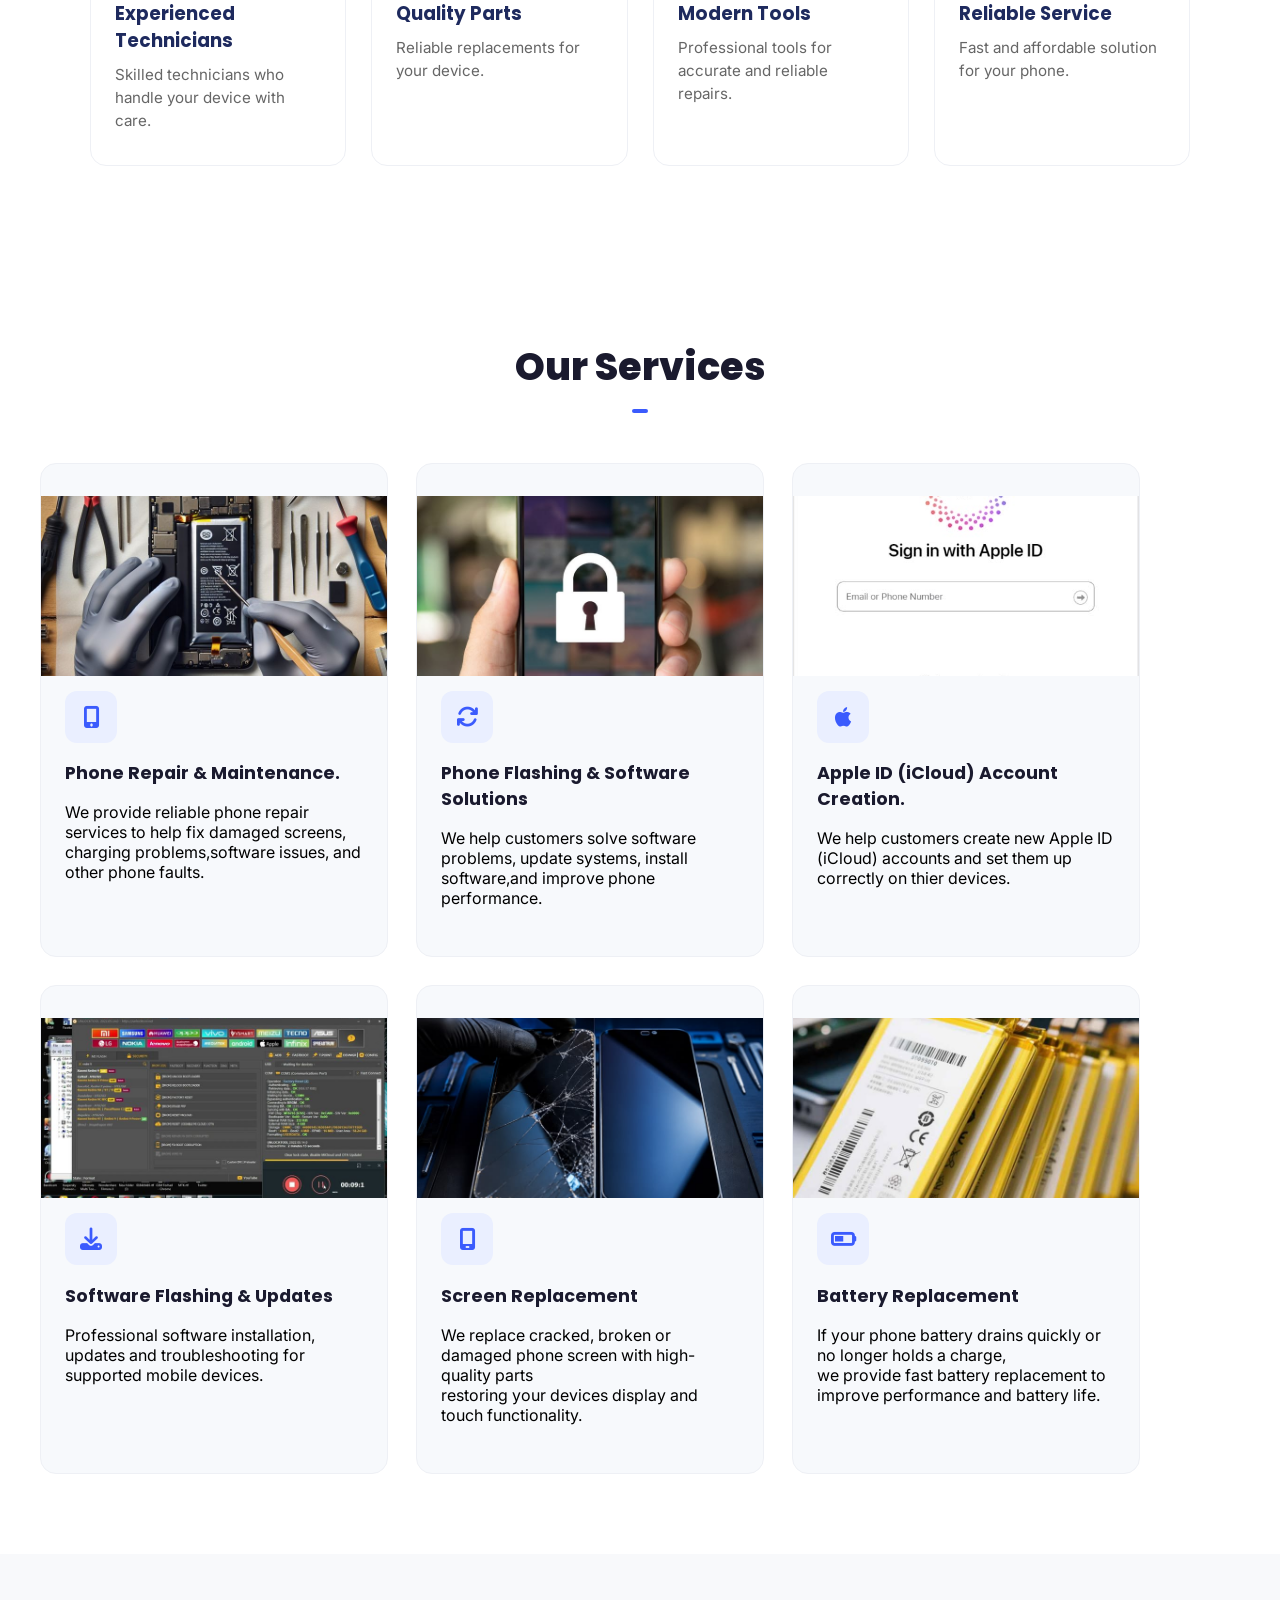
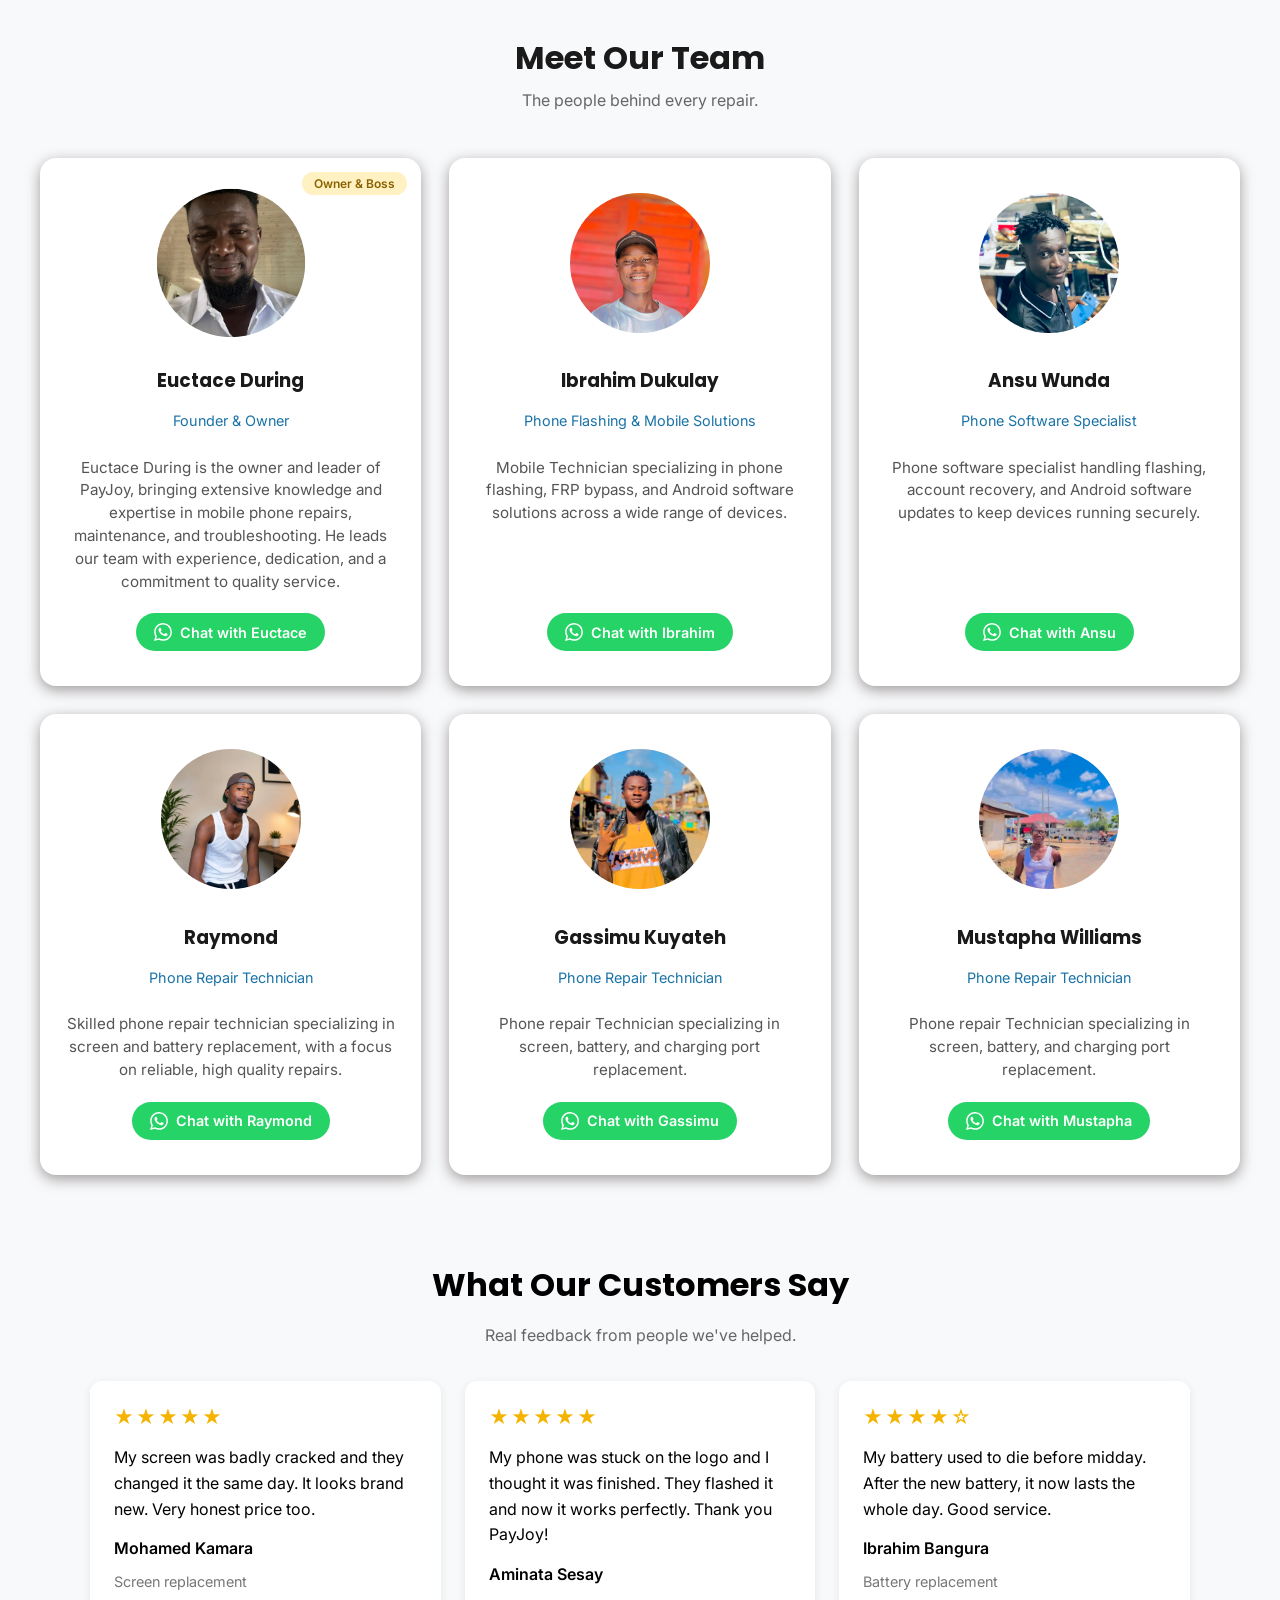
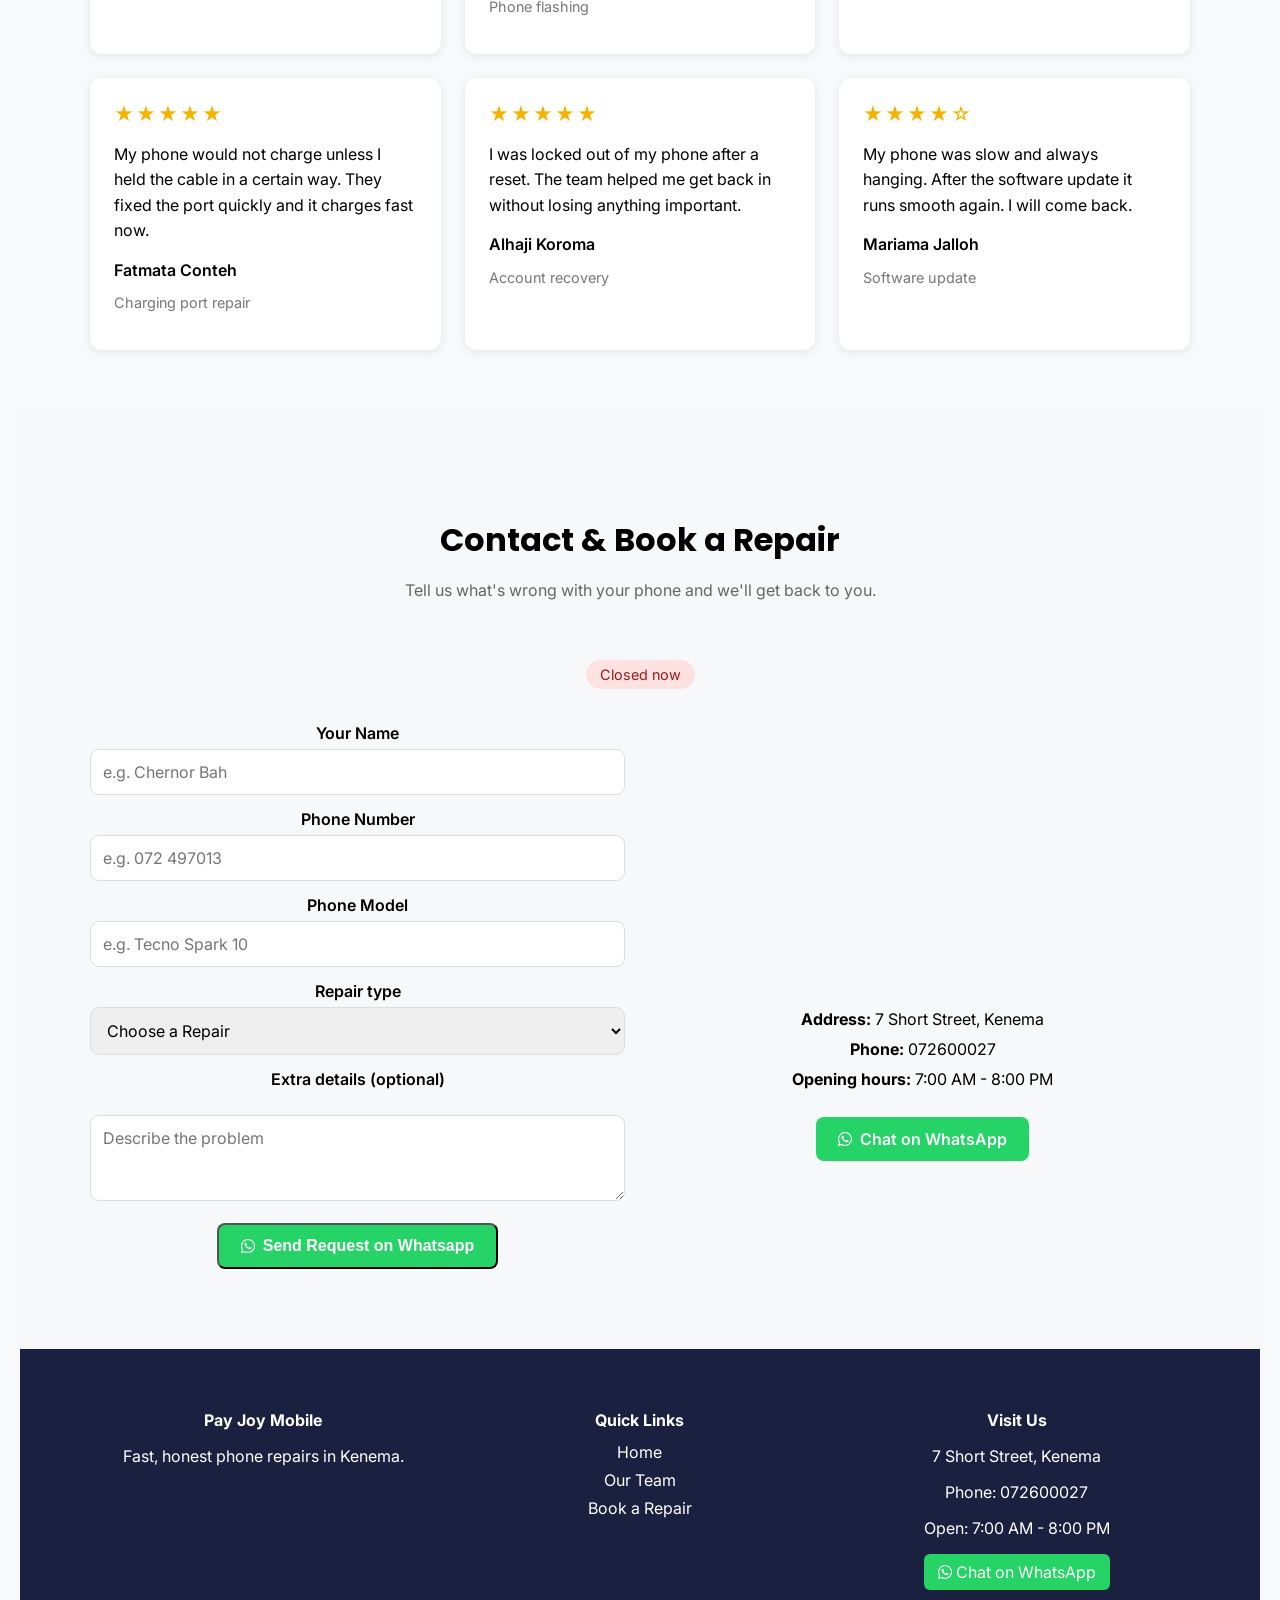
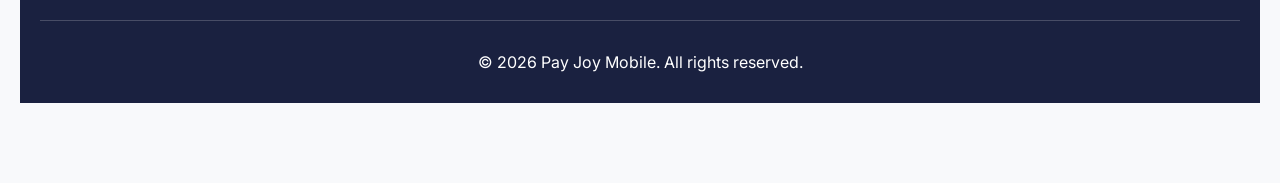
==== commit a25538c1: "add reviews section and navbar link" ====
--- a/index.html
+++ b/index.html
@@ -44,6 +44,7 @@
       </div>
     </li>
     <li><a href="#team">Team</a></li>
+    <li><a href="#reviews">Reviews</a></li>
     <li><a href="#contact-us">Contact Us</a></li>
   </ul>
 </nav>
@@ -208,96 +209,16 @@
                 <h2 class="team-title">Meet Our Team</h2>
                 <p class="team-intro">The people behind every repair.</p>
           
-                <div class="team__grid">
-
-                <div class="team-card team-card--owner">
-                  <span class="owner-badge">Owner &amp; Boss</span>
-                  <img src="images/papa.jpg" alt="Eustace During" class="team-photo">
-                  <h3 class="team-name">Eustace During</h3>
-                  <p class="team-role">Founder &amp; Owner</p>
-                  <p class="team-bio">Eustace During is the owner and leader of PayJoy,
-                    bringing extensive knowledge and expertise in mobile phone repairs,
-                    maintenance, and troubleshooting. He leads our team with experience,
-                    dedication, and a commitment to quality service.
-                  </p>
-                   <a class="whatsapp-btn" href="https://wa.me/23272600027? text=Hi%20Eustace%2c%20I%20found%20profile%20on%20Pay%20Joy%20mobile%20and%20I%27d%20like%20to%ask%20about%20a%20repair" target="_blank" rel="noopener">
-   <svg role="img" viewBox="0 0 24 24" width="18" height="18" fill="currentColor" aria-hidden="true"> xmlns="http://www.w3.org/2000/svg"><title>WhatsApp</title><path d="M17.472 14.382c-.297-.149-1.758-.867-2.03-.967-.273-.099-.471-.148-.67.15-.197.297-.767.966-.94 1.164-.173.199-.347.223-.644.075-.297-.15-1.255-.463-2.39-1.475-.883-.788-1.48-1.761-1.653-2.059-.173-.297-.018-.458.13-.606.134-.133.298-.347.446-.52.149-.174.198-.298.298-.497.099-.198.05-.371-.025-.52-.075-.149-.669-1.612-.916-2.207-.242-.579-.487-.5-.669-.51-.173-.008-.371-.01-.57-.01-.198 0-.52.074-.792.372-.272.297-1.04 1.016-1.04 2.479 0 1.462 1.065 2.875 1.213 3.074.149.198 2.096 3.2 5.077 4.487.709.306 1.262.489 1.694.625.712.227 1.36.195 1.871.118.571-.085 1.758-.719 2.006-1.413.248-.694.248-1.289.173-1.413-.074-.124-.272-.198-.57-.347m-5.421 7.403h-.004a9.87 9.87 0 01-5.031-1.378l-.361-.214-3.741.982.998-3.648-.235-.374a9.86 9.86 0 01-1.51-5.26c.001-5.45 4.436-9.884 9.888-9.884 2.64 0 5.122 1.03 6.988 2.898a9.825 9.825 0 012.893 6.994c-.003 5.45-4.437 9.884-9.885 9.884m8.413-18.297A11.815 11.815 0 0012.05 0C5.495 0 .16 5.335.157 11.892c0 2.096.547 4.142 1.588 5.945L.057 24l6.305-1.654a11.882 11.882 0 005.683 1.448h.005c6.554 0 11.89-5.335 11.893-11.893a11.821 11.821 0 00-3.48-8.413Z"/></svg>
-                    Chat with Euctace 
-                    </a>
-                    </div>
-                  
+                <div class="team__grid" id="teamGrid"></div>
+
                 
-
-                  
-
-                  
-                    
-                  <div class="team-card">
-                    <img src="images/odumodu.jpg" alt="Ibrahim Dukulay" class="team-photo">
-                    <h3 class="team-name">Ibrahim Dukulay</h3>
-                    <p class="team-role">Phone Flashing &amp; Mobile Solutions</p>
-       <p class="team-bio">Mobile Technician specializing in phone flashing, FRP bypass, and Android software solutions across a wide range of devices.</p>
-                    <a class="whatsapp-btn" href="https://wa.me/23276536252? text=Hi%20Ibrahim%2c%20I%20found%20profile%20on%20Pay%20Joy%20mobile%20and%20I%27d%20like%20to%ask%20about%20a%20repair" target="_blank" rel="noopener">
-   <svg role="img" viewBox="0 0 24 24" width="18" height="18" fill="currentColor" aria-hidden="true"> xmlns="http://www.w3.org/2000/svg"><title>WhatsApp</title><path d="M17.472 14.382c-.297-.149-1.758-.867-2.03-.967-.273-.099-.471-.148-.67.15-.197.297-.767.966-.94 1.164-.173.199-.347.223-.644.075-.297-.15-1.255-.463-2.39-1.475-.883-.788-1.48-1.761-1.653-2.059-.173-.297-.018-.458.13-.606.134-.133.298-.347.446-.52.149-.174.198-.298.298-.497.099-.198.05-.371-.025-.52-.075-.149-.669-1.612-.916-2.207-.242-.579-.487-.5-.669-.51-.173-.008-.371-.01-.57-.01-.198 0-.52.074-.792.372-.272.297-1.04 1.016-1.04 2.479 0 1.462 1.065 2.875 1.213 3.074.149.198 2.096 3.2 5.077 4.487.709.306 1.262.489 1.694.625.712.227 1.36.195 1.871.118.571-.085 1.758-.719 2.006-1.413.248-.694.248-1.289.173-1.413-.074-.124-.272-.198-.57-.347m-5.421 7.403h-.004a9.87 9.87 0 01-5.031-1.378l-.361-.214-3.741.982.998-3.648-.235-.374a9.86 9.86 0 01-1.51-5.26c.001-5.45 4.436-9.884 9.888-9.884 2.64 0 5.122 1.03 6.988 2.898a9.825 9.825 0 012.893 6.994c-.003 5.45-4.437 9.884-9.885 9.884m8.413-18.297A11.815 11.815 0 0012.05 0C5.495 0 .16 5.335.157 11.892c0 2.096.547 4.142 1.588 5.945L.057 24l6.305-1.654a11.882 11.882 0 005.683 1.448h.005c6.554 0 11.89-5.335 11.893-11.893a11.821 11.821 0 00-3.48-8.413Z"/></svg>
-                    Chat with Ibrahim 
-                    </a>
-                    </div>
-                 
-          
-
-               
-                <div class="team-card">
-                    <img src="images/ansuwunda.jpg" alt="Ansu Wunda" class="team-photo">
-                    <h3 class="team-name">Ansu Wunda</h3>
-                    <p class="team-role">Phone Software Specialist</p>
-  <p class="team-bio">Phone software specialist handling flashing, account recovery, and Android software updates to keep devices running securely.</p>
-                    <a class="whatsapp-btn" href="https://wa.me/23274239799? text=Hi%20Ansu%2c%20I%20found%20profile%20on%20Pay%20Joy%20mobile%20and%20I%27d%20like%20to%ask%20about%20a%20repair">
-   <svg role="img" viewBox="0 0 24 24" width="18" height="18" fill="currentColor" aria-hidden="true"> xmlns="http://www.w3.org/2000/svg"><title>WhatsApp</title><path d="M17.472 14.382c-.297-.149-1.758-.867-2.03-.967-.273-.099-.471-.148-.67.15-.197.297-.767.966-.94 1.164-.173.199-.347.223-.644.075-.297-.15-1.255-.463-2.39-1.475-.883-.788-1.48-1.761-1.653-2.059-.173-.297-.018-.458.13-.606.134-.133.298-.347.446-.52.149-.174.198-.298.298-.497.099-.198.05-.371-.025-.52-.075-.149-.669-1.612-.916-2.207-.242-.579-.487-.5-.669-.51-.173-.008-.371-.01-.57-.01-.198 0-.52.074-.792.372-.272.297-1.04 1.016-1.04 2.479 0 1.462 1.065 2.875 1.213 3.074.149.198 2.096 3.2 5.077 4.487.709.306 1.262.489 1.694.625.712.227 1.36.195 1.871.118.571-.085 1.758-.719 2.006-1.413.248-.694.248-1.289.173-1.413-.074-.124-.272-.198-.57-.347m-5.421 7.403h-.004a9.87 9.87 0 01-5.031-1.378l-.361-.214-3.741.982.998-3.648-.235-.374a9.86 9.86 0 01-1.51-5.26c.001-5.45 4.436-9.884 9.888-9.884 2.64 0 5.122 1.03 6.988 2.898a9.825 9.825 0 012.893 6.994c-.003 5.45-4.437 9.884-9.885 9.884m8.413-18.297A11.815 11.815 0 0012.05 0C5.495 0 .16 5.335.157 11.892c0 2.096.547 4.142 1.588 5.945L.057 24l6.305-1.654a11.882 11.882 0 005.683 1.448h.005c6.554 0 11.89-5.335 11.893-11.893a11.821 11.821 0 00-3.48-8.413Z"/></svg>
-                    Chat with Ansu
-                    </a> 
-                  </div>
-                
-
-                 
-                <div class="team-card">
-                    <img src="images/gas.jpg" alt="Gassimu Kuyateh" class="team-photo">
-                    <h3 class="team-name">Gassimu Kuyateh</h3>
-                    <p class="team-role">Phone Repair Technician</p>
-            <p class="team-bio">Phone repair Technician specializing in screen, battery, and charging port replacement.</p>
-                    <a class="whatsapp-btn" href="https://wa.me/23275050924? text=Hi%20Gassimu%2c%20I%20found%20profile%20on%20Pay%20Joy%20mobile%20and%20I%27d%20like%20to%ask%20about%20a%20repair" target="_blank" rel="noopener">
-   <svg role="img" viewBox="0 0 24 24" width="18" height="18" fill="currentColor" aria-hidden="true"> xmlns="http://www.w3.org/2000/svg"><title>WhatsApp</title><path d="M17.472 14.382c-.297-.149-1.758-.867-2.03-.967-.273-.099-.471-.148-.67.15-.197.297-.767.966-.94 1.164-.173.199-.347.223-.644.075-.297-.15-1.255-.463-2.39-1.475-.883-.788-1.48-1.761-1.653-2.059-.173-.297-.018-.458.13-.606.134-.133.298-.347.446-.52.149-.174.198-.298.298-.497.099-.198.05-.371-.025-.52-.075-.149-.669-1.612-.916-2.207-.242-.579-.487-.5-.669-.51-.173-.008-.371-.01-.57-.01-.198 0-.52.074-.792.372-.272.297-1.04 1.016-1.04 2.479 0 1.462 1.065 2.875 1.213 3.074.149.198 2.096 3.2 5.077 4.487.709.306 1.262.489 1.694.625.712.227 1.36.195 1.871.118.571-.085 1.758-.719 2.006-1.413.248-.694.248-1.289.173-1.413-.074-.124-.272-.198-.57-.347m-5.421 7.403h-.004a9.87 9.87 0 01-5.031-1.378l-.361-.214-3.741.982.998-3.648-.235-.374a9.86 9.86 0 01-1.51-5.26c.001-5.45 4.436-9.884 9.888-9.884 2.64 0 5.122 1.03 6.988 2.898a9.825 9.825 0 012.893 6.994c-.003 5.45-4.437 9.884-9.885 9.884m8.413-18.297A11.815 11.815 0 0012.05 0C5.495 0 .16 5.335.157 11.892c0 2.096.547 4.142 1.588 5.945L.057 24l6.305-1.654a11.882 11.882 0 005.683 1.448h.005c6.554 0 11.89-5.335 11.893-11.893a11.821 11.821 0 00-3.48-8.413Z"/></svg>
-                    Chat with Gassimu
-                    </a>
-                  </div>
-               
-                 
-
-                 <div class="team-card">
-               <img src="images/mustapha.png" alt="Mustapha Williams" class="team-photo">
-                    <h3 class="team-name">Mustapha Williams</h3>
-                    <p class="team-role">Phone Repair Technician</p>
-                    <p class="team-bio">Phone repair Technician specializing in screen, battery, and charging port replacement.</p>
-                    <a class="whatsapp-btn" href="https://wa.me/23272497013? text=Hi%20Mustapha%2c%20I%20found%20profile%20on%20Pay%20Joy%20mobile%20and%20I%27d%20like%20to%ask%20about%20a%20repair" target="_blank" rel="noopener">
-   <svg role="img" viewBox="0 0 24 24" width="18" height="18" fill="currentColor" aria-hidden="true"> xmlns="http://www.w3.org/2000/svg"><title>WhatsApp</title><path d="M17.472 14.382c-.297-.149-1.758-.867-2.03-.967-.273-.099-.471-.148-.67.15-.197.297-.767.966-.94 1.164-.173.199-.347.223-.644.075-.297-.15-1.255-.463-2.39-1.475-.883-.788-1.48-1.761-1.653-2.059-.173-.297-.018-.458.13-.606.134-.133.298-.347.446-.52.149-.174.198-.298.298-.497.099-.198.05-.371-.025-.52-.075-.149-.669-1.612-.916-2.207-.242-.579-.487-.5-.669-.51-.173-.008-.371-.01-.57-.01-.198 0-.52.074-.792.372-.272.297-1.04 1.016-1.04 2.479 0 1.462 1.065 2.875 1.213 3.074.149.198 2.096 3.2 5.077 4.487.709.306 1.262.489 1.694.625.712.227 1.36.195 1.871.118.571-.085 1.758-.719 2.006-1.413.248-.694.248-1.289.173-1.413-.074-.124-.272-.198-.57-.347m-5.421 7.403h-.004a9.87 9.87 0 01-5.031-1.378l-.361-.214-3.741.982.998-3.648-.235-.374a9.86 9.86 0 01-1.51-5.26c.001-5.45 4.436-9.884 9.888-9.884 2.64 0 5.122 1.03 6.988 2.898a9.825 9.825 0 012.893 6.994c-.003 5.45-4.437 9.884-9.885 9.884m8.413-18.297A11.815 11.815 0 0012.05 0C5.495 0 .16 5.335.157 11.892c0 2.096.547 4.142 1.588 5.945L.057 24l6.305-1.654a11.882 11.882 0 005.683 1.448h.005c6.554 0 11.89-5.335 11.893-11.893a11.821 11.821 0 00-3.48-8.413Z"/></svg>
-                    Chat with Mustapha
-                    </a>
-                   </div>
-
-
-                   <div class="team-card">
-                    <img src="images/ray.jpg" alt="Raymond" class="team-photo">
-                    <h3 class="team-name">Raymond</h3>
-                    <p class="team-role">Phone Repair Technician</p>
-                    <p class="team-bio">Skilled phone repair technician specializing in screen and battery replacement, 
-                     with a focus on reliable, high quality repairs.</p>
-                     
-                    <a class="whatsapp-btn" href="https://wa.me/23288624829? text=Hi%20Raymond%2c%20I%20found%20profile%20on%20Pay%20Joy%20mobile%20and%20I%27d%20like%20to%ask%20about%20a%20repair" target="_blank" rel="noopener">
-   <svg role="img" viewBox="0 0 24 24" width="18" height="18" fill="currentColor" aria-hidden="true"> xmlns="http://www.w3.org/2000/svg"><title>WhatsApp</title><path d="M17.472 14.382c-.297-.149-1.758-.867-2.03-.967-.273-.099-.471-.148-.67.15-.197.297-.767.966-.94 1.164-.173.199-.347.223-.644.075-.297-.15-1.255-.463-2.39-1.475-.883-.788-1.48-1.761-1.653-2.059-.173-.297-.018-.458.13-.606.134-.133.298-.347.446-.52.149-.174.198-.298.298-.497.099-.198.05-.371-.025-.52-.075-.149-.669-1.612-.916-2.207-.242-.579-.487-.5-.669-.51-.173-.008-.371-.01-.57-.01-.198 0-.52.074-.792.372-.272.297-1.04 1.016-1.04 2.479 0 1.462 1.065 2.875 1.213 3.074.149.198 2.096 3.2 5.077 4.487.709.306 1.262.489 1.694.625.712.227 1.36.195 1.871.118.571-.085 1.758-.719 2.006-1.413.248-.694.248-1.289.173-1.413-.074-.124-.272-.198-.57-.347m-5.421 7.403h-.004a9.87 9.87 0 01-5.031-1.378l-.361-.214-3.741.982.998-3.648-.235-.374a9.86 9.86 0 01-1.51-5.26c.001-5.45 4.436-9.884 9.888-9.884 2.64 0 5.122 1.03 6.988 2.898a9.825 9.825 0 012.893 6.994c-.003 5.45-4.437 9.884-9.885 9.884m8.413-18.297A11.815 11.815 0 0012.05 0C5.495 0 .16 5.335.157 11.892c0 2.096.547 4.142 1.588 5.945L.057 24l6.305-1.654a11.882 11.882 0 005.683 1.448h.005c6.554 0 11.89-5.335 11.893-11.893a11.821 11.821 0 00-3.48-8.413Z"/></svg>
-                    Chat with Raymond
-                    </a>
-                  </div>
-          </div>
-          </section>
+          <section class="reviews" id="reviews">
+                    <h2 class="reviews-title">What Our Customers Say</h2>
+                    <p class="reviews-intro">Real feedback from people we've helped.</p>
+
+                 <div class="reviews__grid" id="reviewsGrid"></div>
+              </section>
+              
 
                  <section class="contact-us" id="contact-us">
                  <div class="contact-container">
--- a/style.css
+++ b/style.css
@@ -771,6 +771,65 @@
        .team .team-card {
            padding: 35px 24px;
        }
+}
+
+.reviews {
+  scroll-margin: 90px;
+  padding: 60px 20px;
+  text-align: center;
+}
+
+.reviews-title {
+  font-size: 2rem;
+  margin-bottom: 8px;
+}
+
+.reviews-intro {
+  color: #666;
+  margin-bottom: 36px;
+}
+
+.reviews__grid {
+  max-width: 1100px;
+  margin: 0 auto;
+  display: grid;
+  grid-template-columns: repeat(auto-fit, minmax(260px, 1fr));
+  gap: 24px;
+}
+
+.review-card {
+  background: #fff;
+  border-radius: 12px;
+  padding: 24px;
+  box-shadow: 0 2px 10px rgba(0, 0, 0, 0.08);
+  text-align: left;
+  transition: transform 0.2s ease;
+}
+
+.review-card:hover {
+  transform: translateY(-4px);
+}
+
+.review-stars {
+  color: #f5b301;
+  font-size: 1.2rem;
+  letter-spacing: 2px;
+  margin-bottom: 12px;
+}
+
+.review-text {
+  line-height: 1.6;
+  margin-bottom: 16px;
+}
+
+.review-name {
+  font-weight: 600;
+  margin-bottom: 2px;
+}
+
+.review-detail {
+  color: #777;
+  font-size: 0.9rem;
 }
 
 .shop-status {
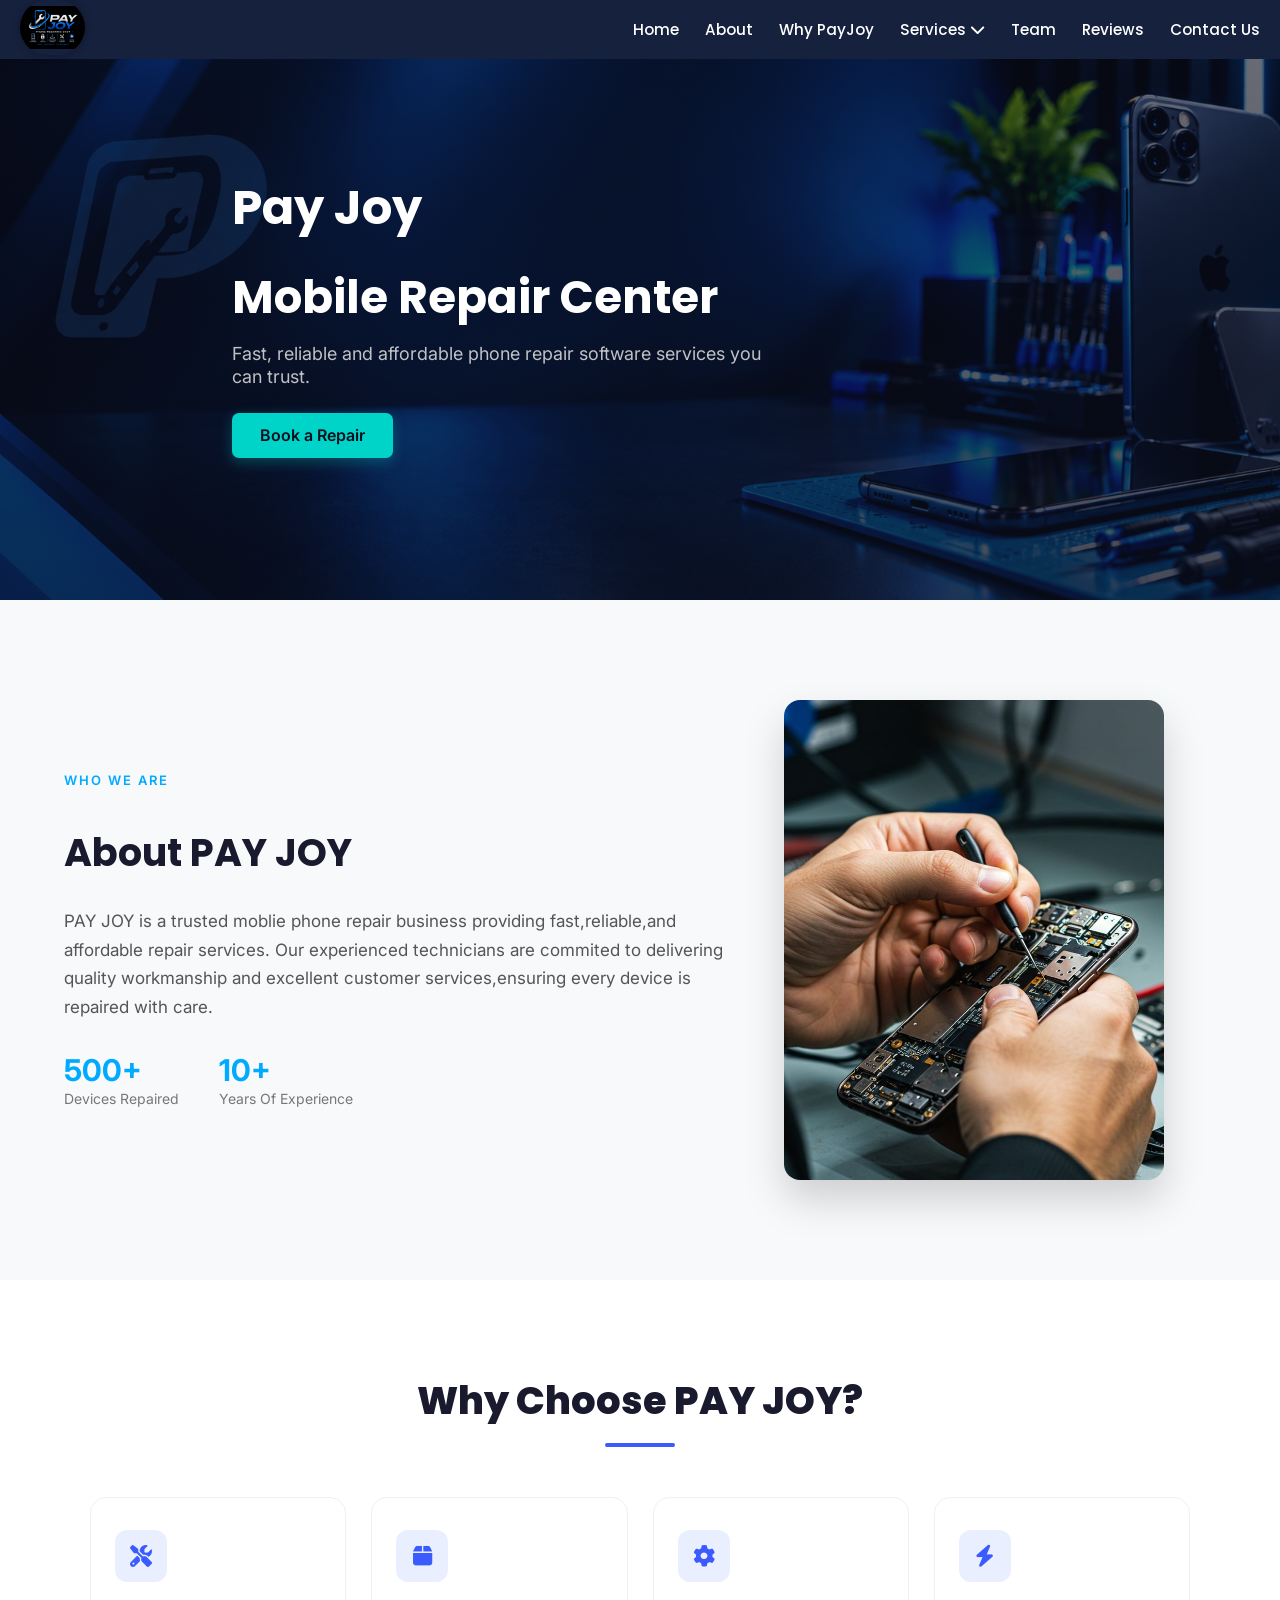
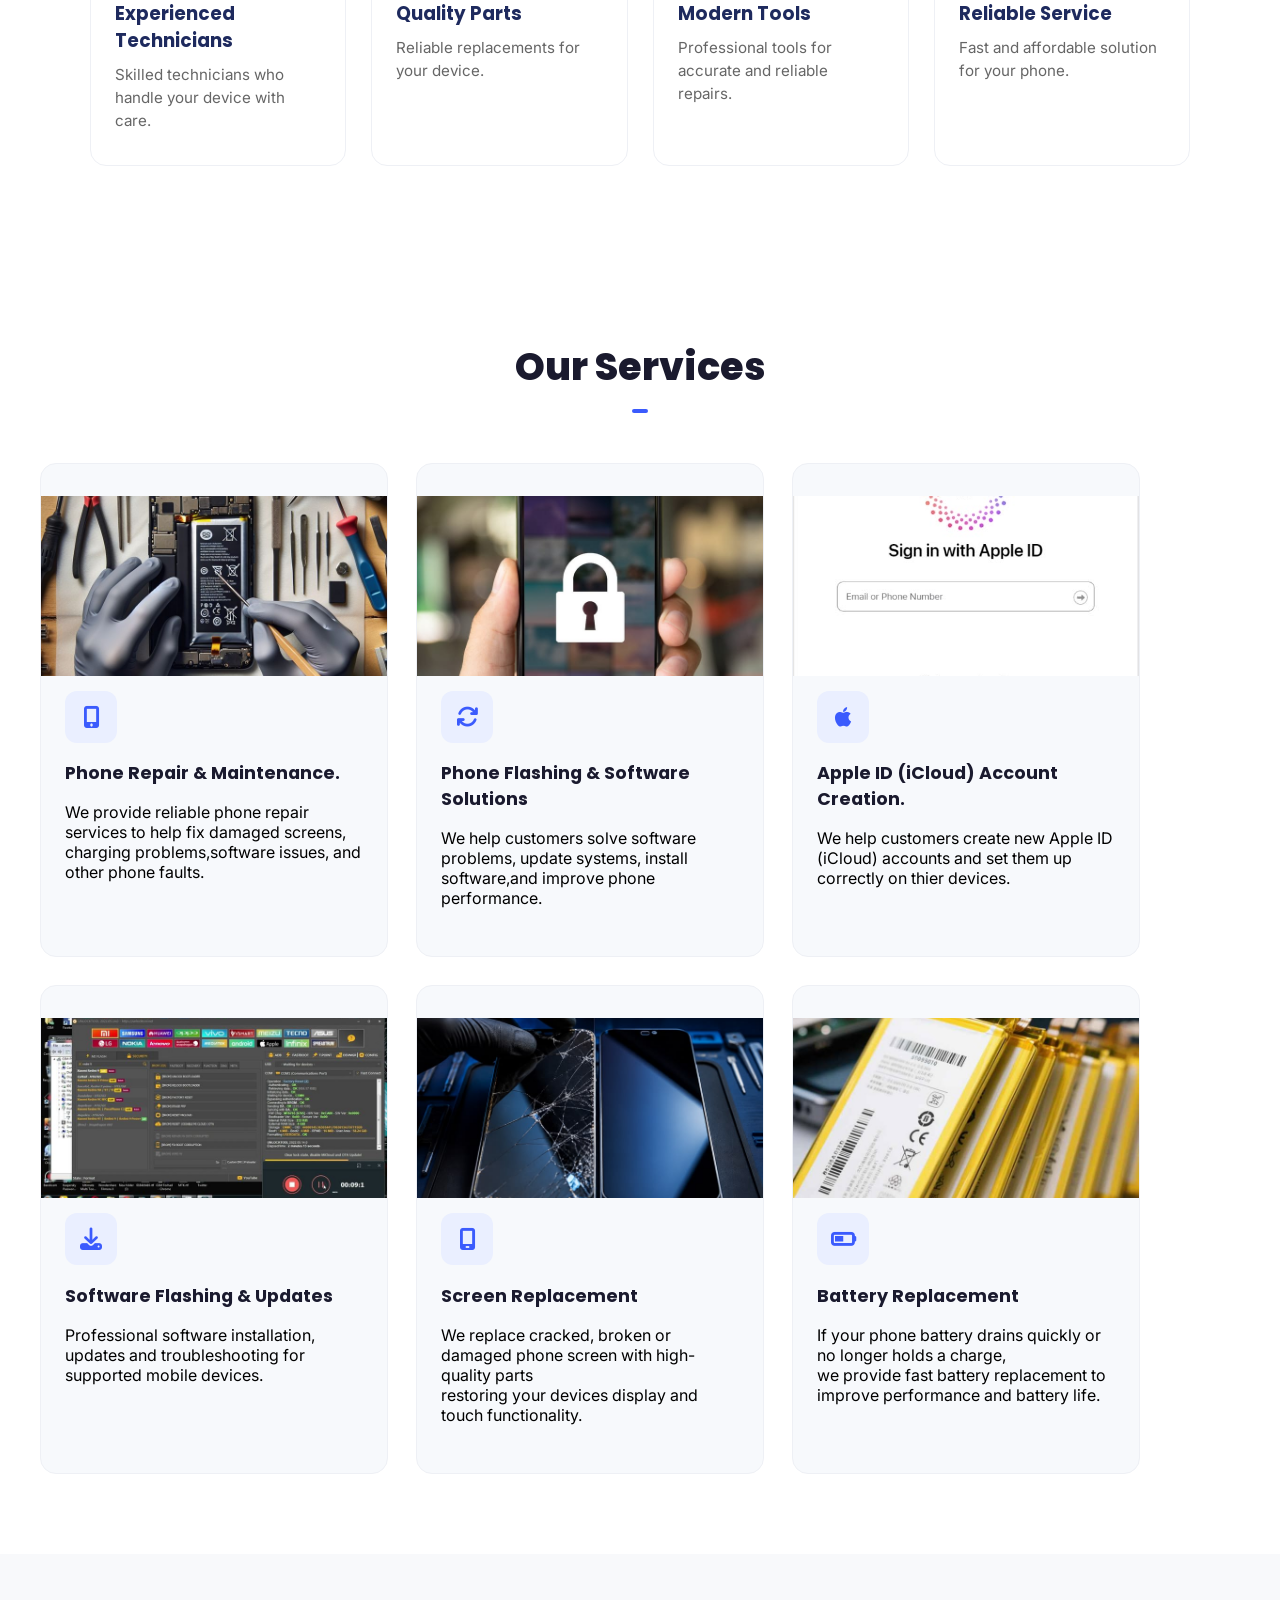
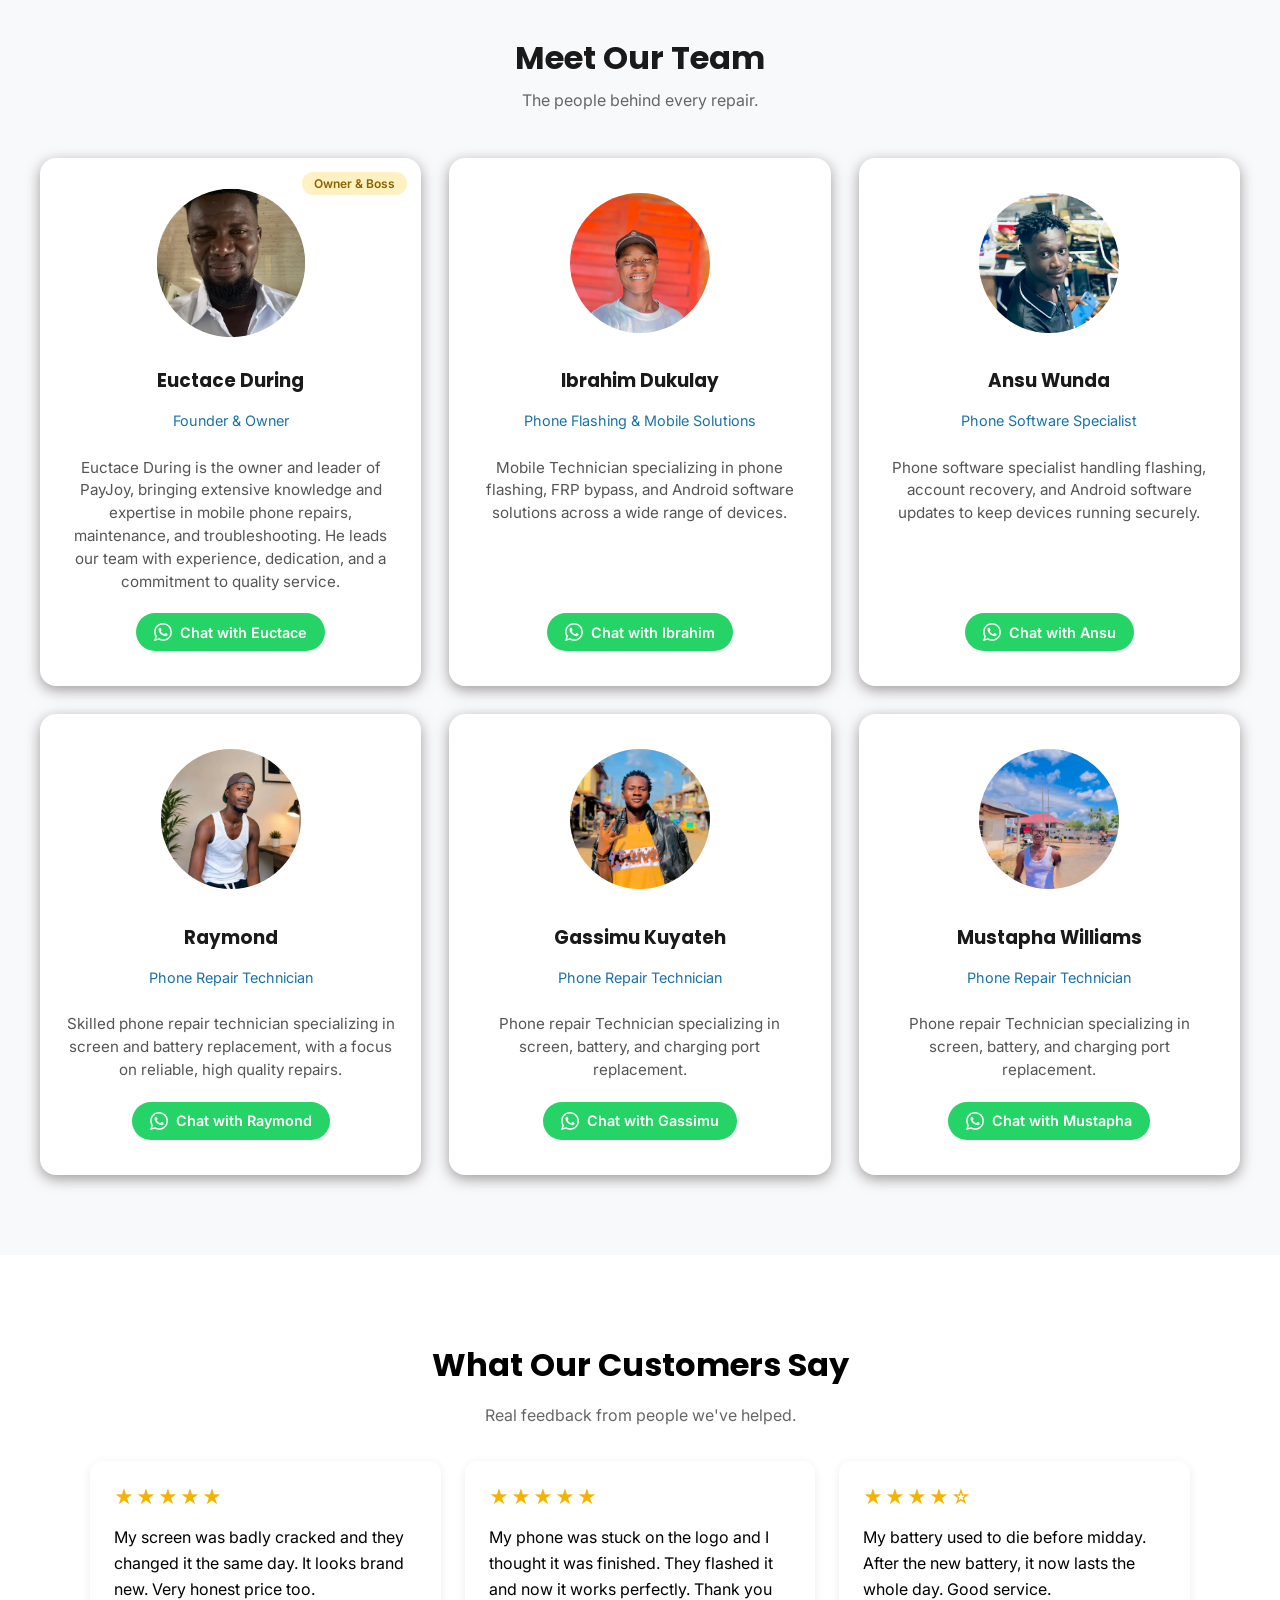
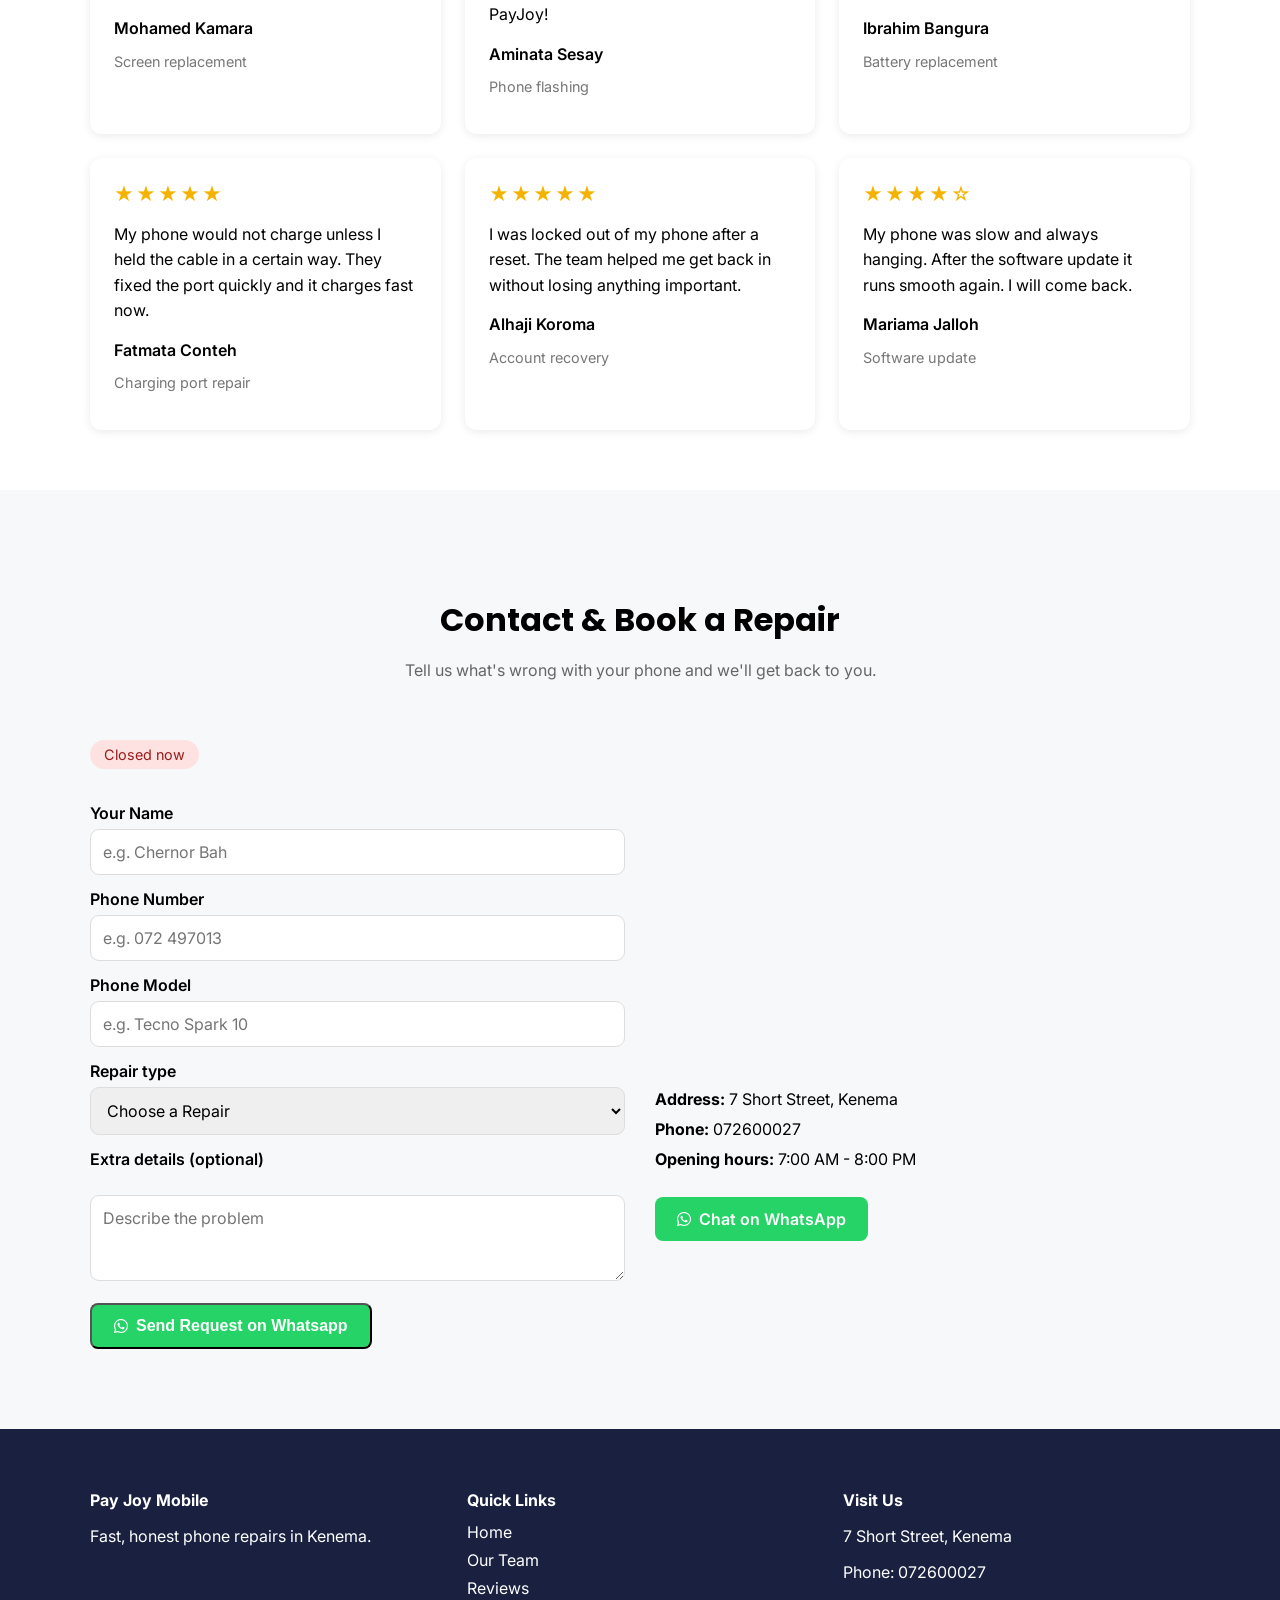
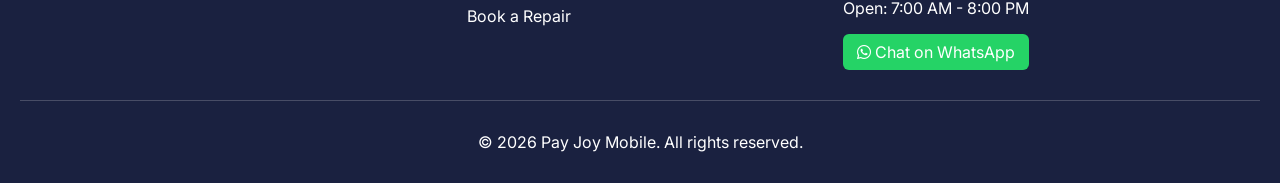
==== commit d3e47d9c: "fix section nesting and reviews, fix mobile dropdown" ====
--- a/index.html
+++ b/index.html
@@ -210,6 +210,7 @@
                 <p class="team-intro">The people behind every repair.</p>
           
                 <div class="team__grid" id="teamGrid"></div>
+                </section>
 
                 
           <section class="reviews" id="reviews">
@@ -218,6 +219,7 @@
 
                  <div class="reviews__grid" id="reviewsGrid"></div>
               </section>
+              
               
 
                  <section class="contact-us" id="contact-us">
@@ -283,8 +285,10 @@
 
                    </div>
                      </div>
+
+                   
                    </section>
-
+                   </main>
          
 
             
@@ -302,6 +306,7 @@
       <ul>
         <li><a href="#home">Home</a></li>
         <li><a href="#team">Our Team</a></li>
+        <li><a href="#reviews">Reviews</a></li>
         <li><a href="#contact-us">Book a Repair</a></li>
       </ul>
     </div>
@@ -321,10 +326,7 @@
     <p>&copy; 2026 Pay Joy Mobile. All rights reserved.</p>
   </div>
 </footer>
-                  </section>
-
-        </main>            
- </section>
+                  
  <script>
 
 </script>  
--- a/style.css
+++ b/style.css
@@ -200,8 +200,10 @@
   color: #16213e;
 }
 
-.dropdown:hover .dropdown-content {
-  display: block;
+@media (min-width: 769px) {
+   .dropdown:hover  .dropdown-content {
+     display: block;
+   }
 }
 
 /* Hamburger button (hidden on desktop) */
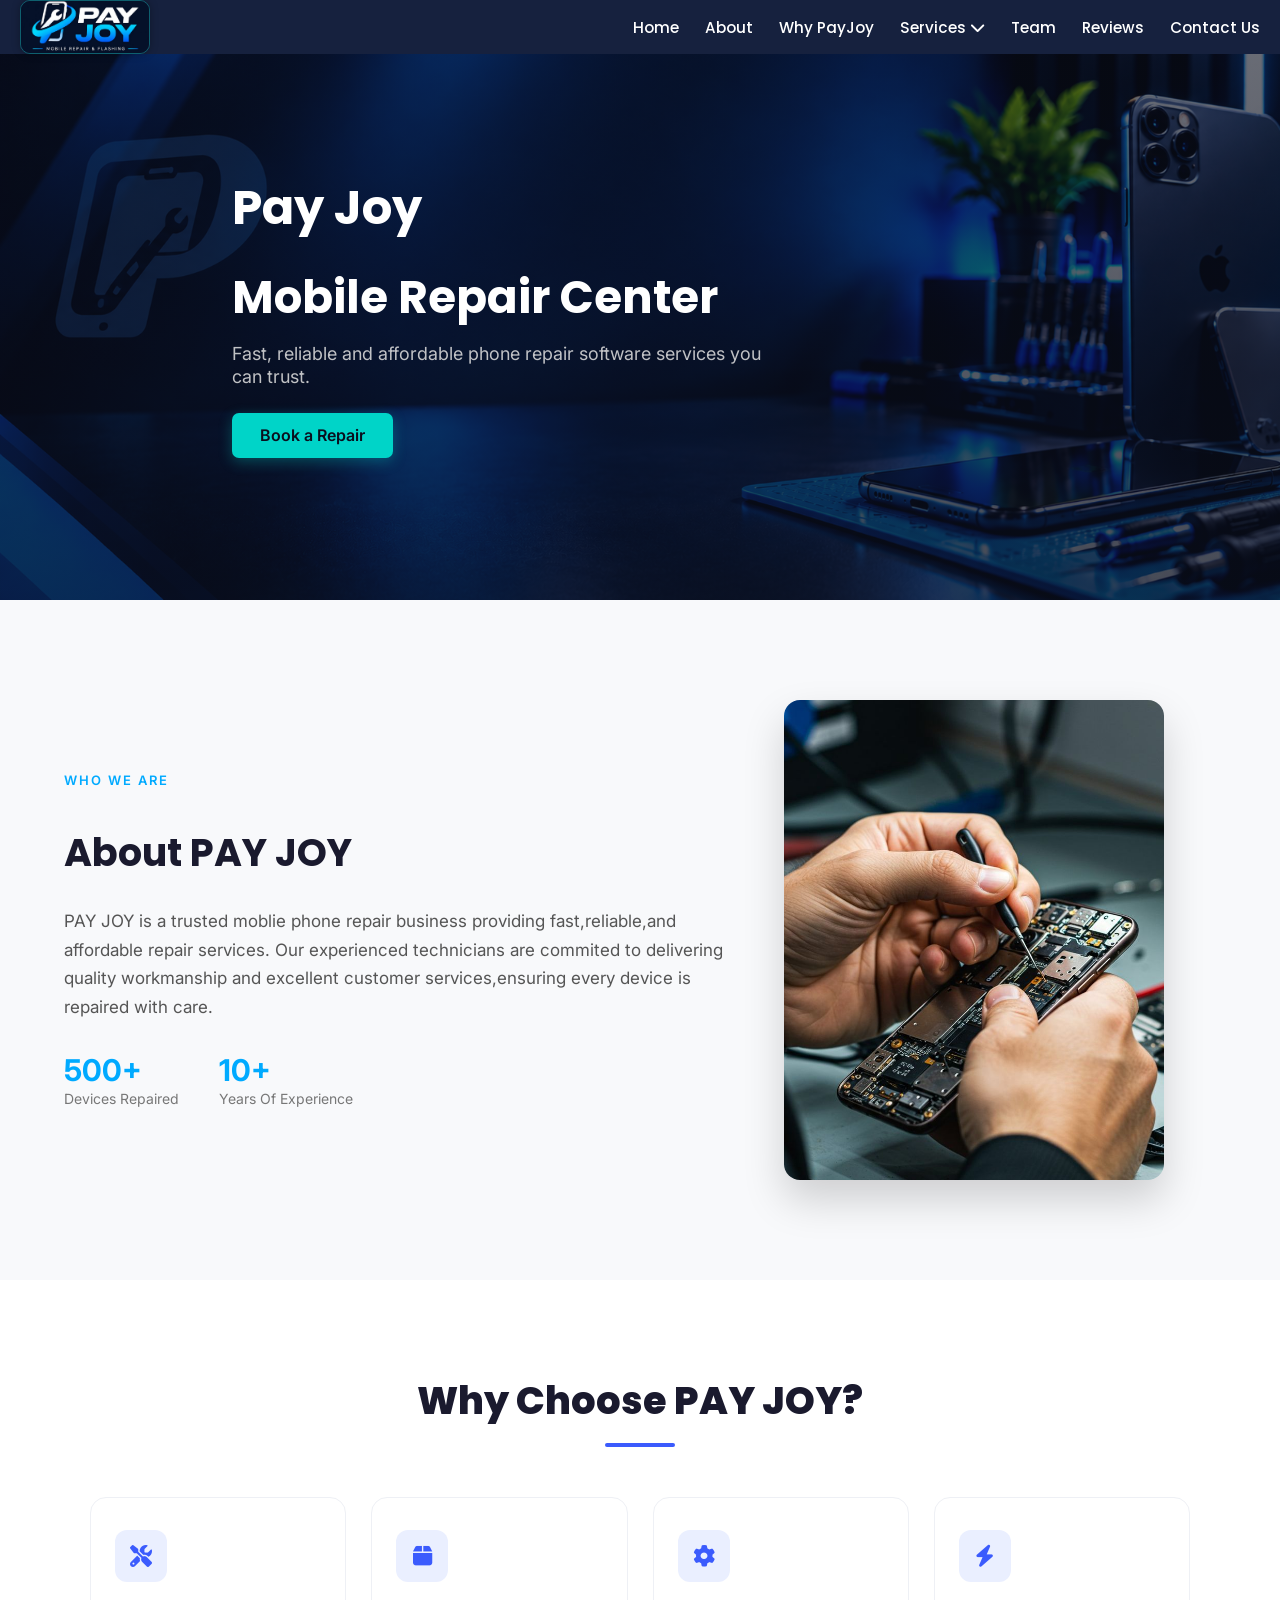
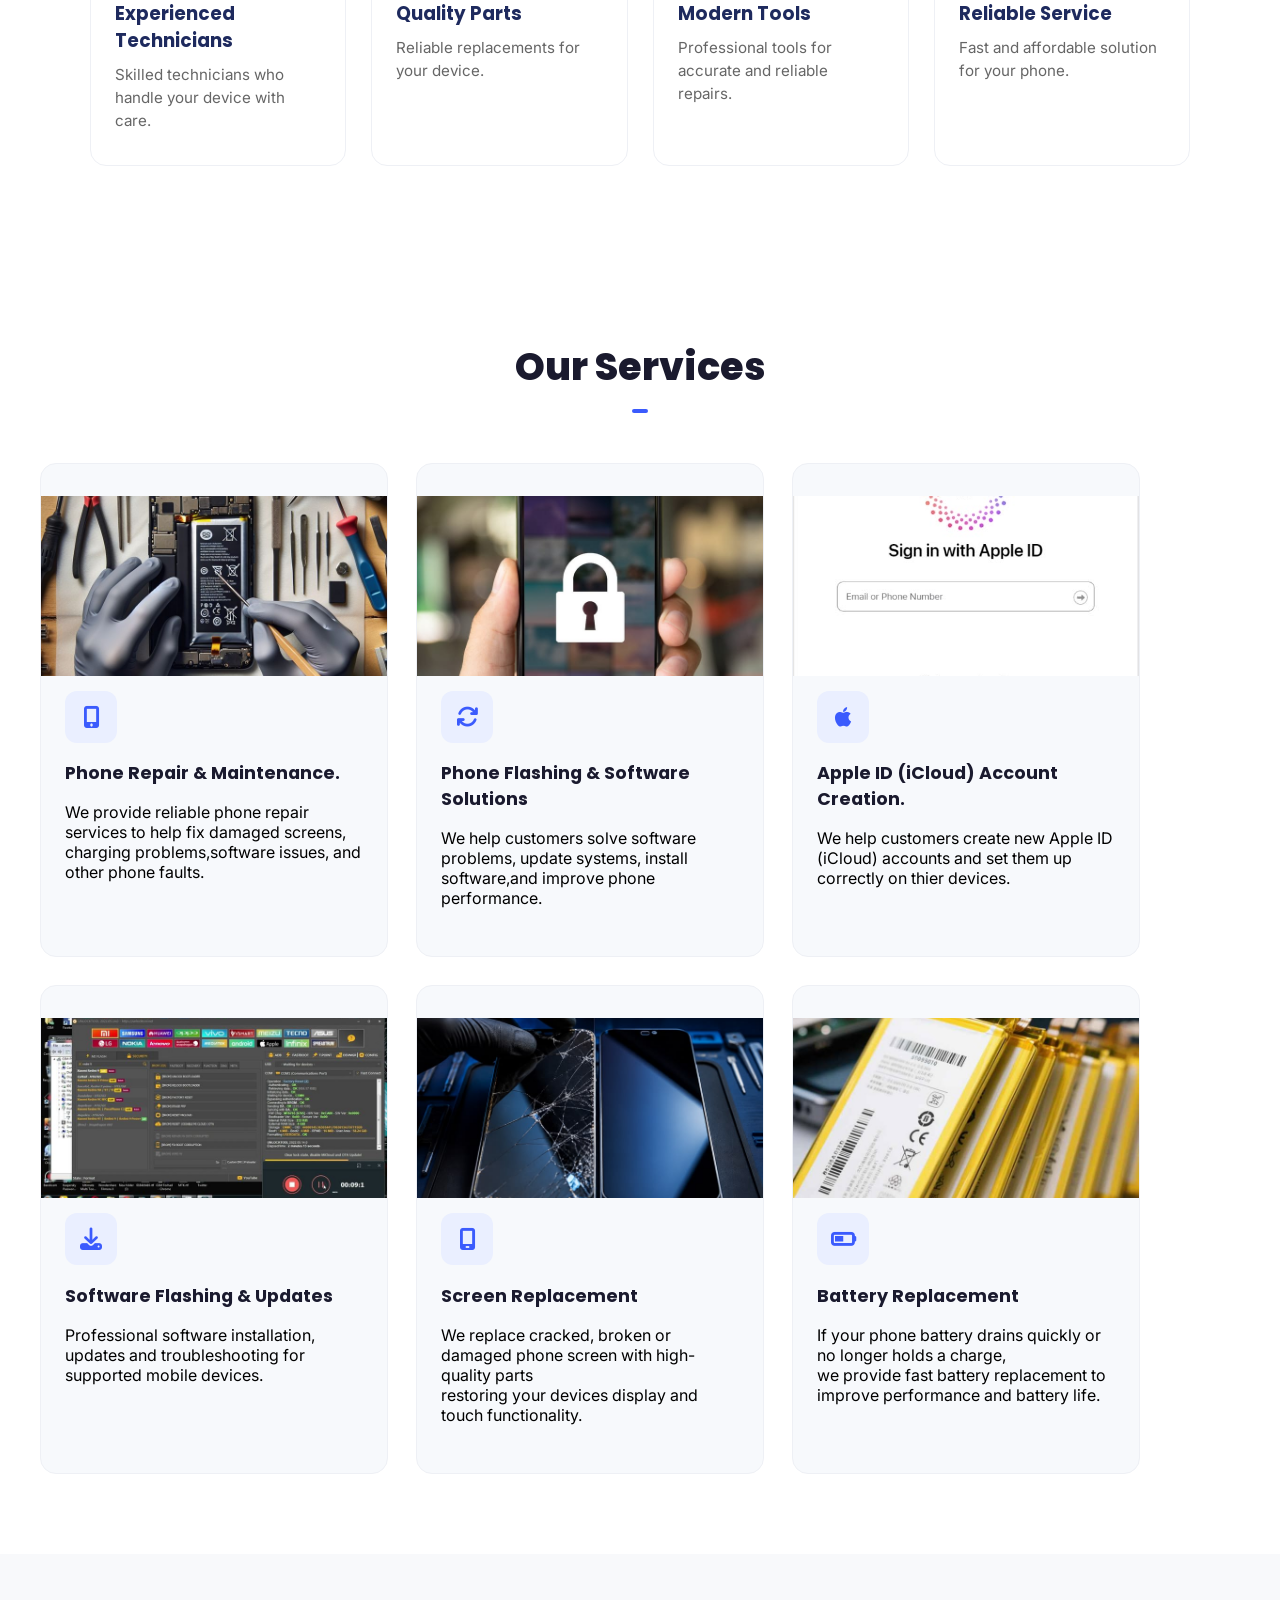
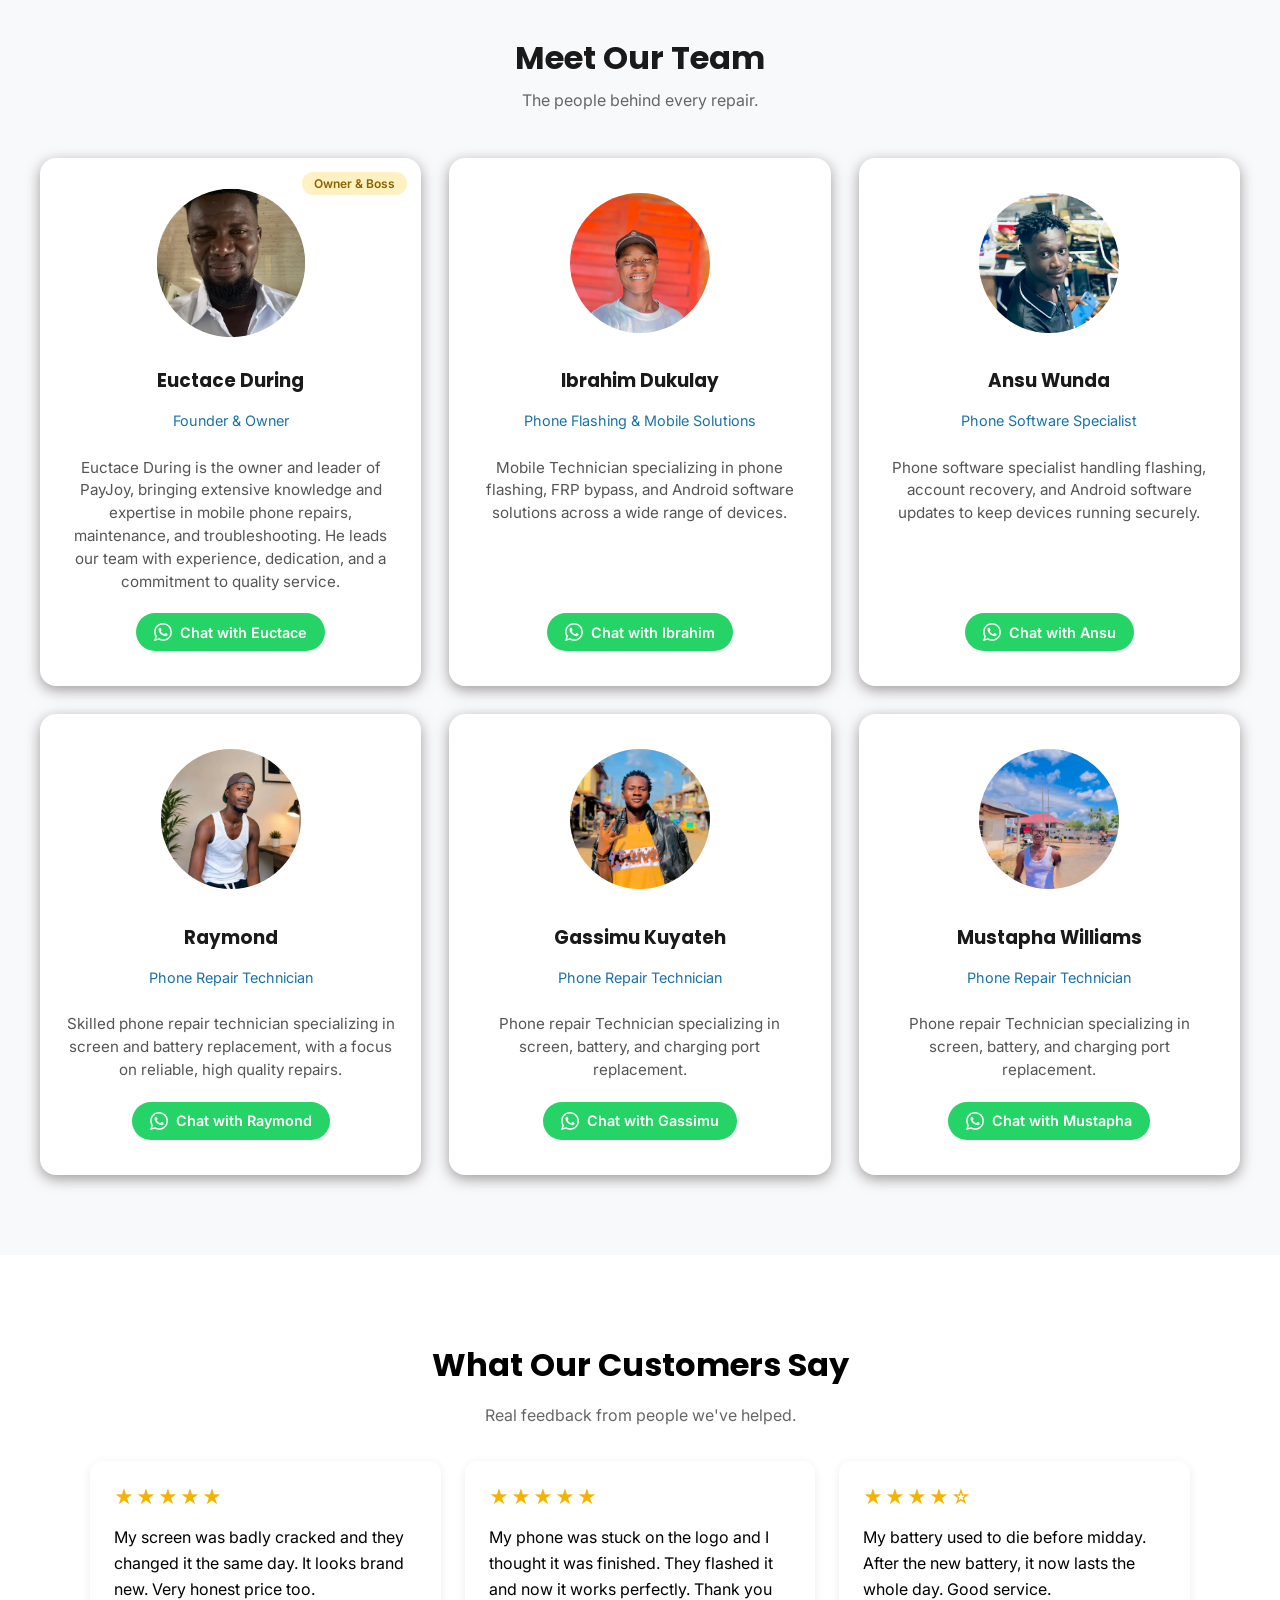
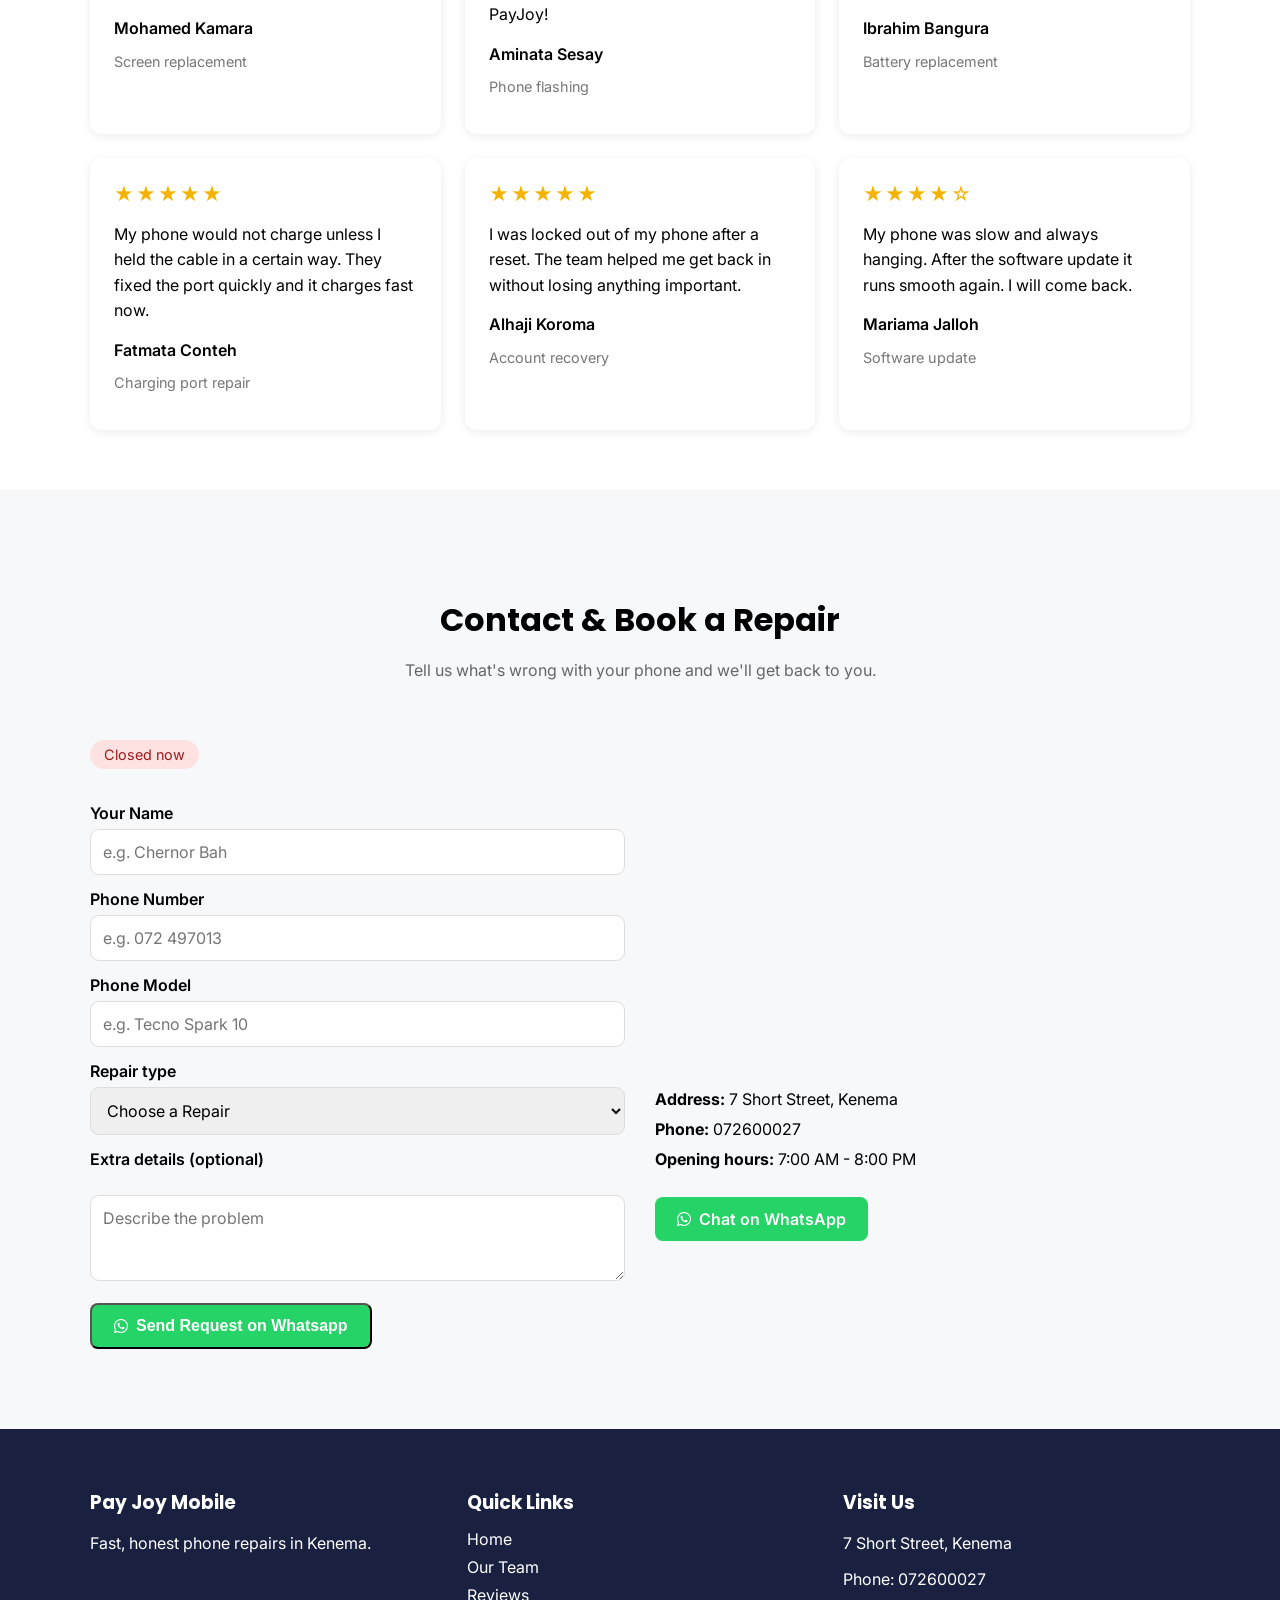
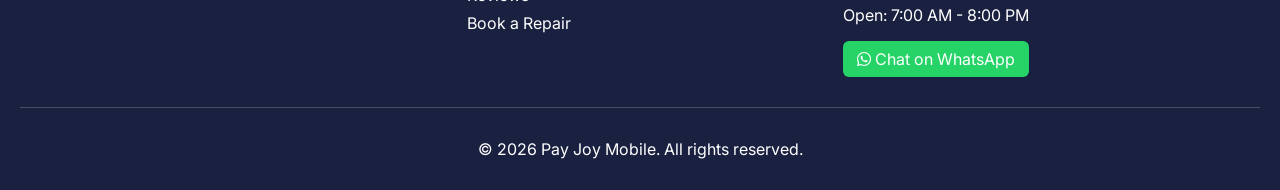
==== commit 25b46143: "fix logo, ansu number" ====
--- a/index.html
+++ b/index.html
@@ -1,335 +1,397 @@
-<!DOCTYPE html>
+<!doctype html>
 <html lang="en">
-<head>
-    <meta charset="UTF-8">
-<meta name="viewport" content="width=device-width, initial-scale=1.0">
-<link rel="icon" href="images/favicon.png" type="image/png">
-<link rel="preconnect" href="https://fonts.googleapis.com">
-<link rel="preconnect" href="https://fonts.gstatic.com" crossorigin>
-<link href="https://fonts.googleapis.com/css2?family=Poppins:wght@500;600;700&family=Inter:wght@400;500&display=swap" rel="stylesheet">
-<link rel="stylesheet" href="https://cdnjs.cloudflare.com/ajax/libs/font-awesome/6.5.1/css/all.min.css">
-<title>Pay Joy Mobile Repair</title>
-<link rel="stylesheet" href="style.css">
-</head>
-<body>
-      
-        <nav class="navbar">
-  <div class="logo">
-    <a href="#home"><img src="images/payjoylogo.png" alt="PAY JOY"></a>
-  </div>
-<button class="menu-btn" id="menuBtn" aria-label="Open menu" aria-expanded="false">
-  <svg class="icon-open" viewBox="0 0 24 24" width="30" height="30" fill="none" stroke="currentColor" stroke-width="2.5" stroke-linecap="round">
-  <line x1="3" y1="6" x2="21" y2="6" />
-  <line x1="3" y1="12" x2="21" y2="12" />
-  <line x1="3" y1="18" x2="21" y2="18" />
-</svg>
-<svg class="icon-close" viewBox="0 0 24 24" width="30" height="30" fill="none" stroke="currentColor" stroke-width="2.5" stroke-linecap="round">
-  <line x1="5" y1="5" x2="19" y2="19" />
-  <line x1="19" y1="5" x2="5" y2="19" />
-</svg>
-        </button>
-
-  <ul class="nav-links" id="navLinks">
-    <li><a href="#home">Home</a></li>
-    <li><a href="#about">About</a></li>
-    <li><a href="#whypayjoy">Why PayJoy</a></li>
-    <li class="dropdown">
-      <a href="#services" class="dropbtn">Services <i class="fa-solid fa-chevron-down"></i></a>
-      <div class="dropdown-content">
-        <a href="#phone-repair">Phone Repair</a>
-        <a href="#phone-flashing">Phone Flashing</a>
-        <a href="#apple-id">Apple ID</a>
-        <a href="#screen-replacement">Screen Replacement</a>
-        <a href="#battery-replacement">Battery Replacement</a>
+  <head>
+    <meta charset="UTF-8" />
+    <meta name="viewport" content="width=device-width, initial-scale=1.0" />
+    <link rel="icon" href="images/favicon.png" type="image/png" />
+    <link rel="preconnect" href="https://fonts.googleapis.com" />
+    <link rel="preconnect" href="https://fonts.gstatic.com" crossorigin />
+    <link
+      href="https://fonts.googleapis.com/css2?family=Poppins:wght@500;600;700&family=Inter:wght@400;500&display=swap"
+      rel="stylesheet"
+    />
+    <link
+      rel="stylesheet"
+      href="https://cdnjs.cloudflare.com/ajax/libs/font-awesome/6.5.1/css/all.min.css"
+    />
+    <title>Pay Joy Mobile Repair</title>
+    <link rel="stylesheet" href="style.css" />
+  </head>
+  <body>
+    <nav class="navbar">
+      <div class="logo">
+        <a href="#home"><img src="images/newlogo.jpeg" alt="PAY JOY Mobile Repair & Flashing" /></a>
       </div>
-    </li>
-    <li><a href="#team">Team</a></li>
-    <li><a href="#reviews">Reviews</a></li>
-    <li><a href="#contact-us">Contact Us</a></li>
-  </ul>
-</nav>
-      
-
-      <main>
-      
-
-        
-
-               <section class="hero" id="home">
-                        <div class="hero-content">
-
-                <h1>Pay Joy</h1>
-                <h2>Mobile Repair Center</h2>
-                <p>
-                  Fast, reliable and affordable phone repair software services you can trust.
-                 </p>
-                 <a href="#contact-us" class="repair-btn">Book a Repair</a>
-
-                 </div>
-                </section>
-
-                <section class="about" id="about">
-                  <div class="about-container">
-                    <div class="about-text">
-                      <span class="eyebrow">Who We Are</span>
-          <h2>About PAY JOY</h2>
-
+      <button
+        class="menu-btn"
+        id="menuBtn"
+        aria-label="Open menu"
+        aria-expanded="false"
+      >
+        <svg
+          class="icon-open"
+          viewBox="0 0 24 24"
+          width="30"
+          height="30"
+          fill="none"
+          stroke="currentColor"
+          stroke-width="2.5"
+          stroke-linecap="round"
+        >
+          <line x1="3" y1="6" x2="21" y2="6" />
+          <line x1="3" y1="12" x2="21" y2="12" />
+          <line x1="3" y1="18" x2="21" y2="18" />
+        </svg>
+        <svg
+          class="icon-close"
+          viewBox="0 0 24 24"
+          width="30"
+          height="30"
+          fill="none"
+          stroke="currentColor"
+          stroke-width="2.5"
+          stroke-linecap="round"
+        >
+          <line x1="5" y1="5" x2="19" y2="19" />
+          <line x1="19" y1="5" x2="5" y2="19" />
+        </svg>
+      </button>
+
+      <ul class="nav-links" id="navLinks">
+        <li><a href="#home">Home</a></li>
+        <li><a href="#about">About</a></li>
+        <li><a href="#whypayjoy">Why PayJoy</a></li>
+        <li class="dropdown">
+          <a href="#services" class="dropbtn"
+            >Services <i class="fa-solid fa-chevron-down"></i
+          ></a>
+          <div class="dropdown-content">
+            <a href="#phone-repair">Phone Repair</a>
+            <a href="#phone-flashing">Phone Flashing</a>
+            <a href="#apple-id">Apple ID</a>
+            <a href="#screen-replacement">Screen Replacement</a>
+            <a href="#battery-replacement">Battery Replacement</a>
+          </div>
+        </li>
+        <li><a href="#team">Team</a></li>
+        <li><a href="#reviews">Reviews</a></li>
+        <li><a href="#contact-us">Contact Us</a></li>
+      </ul>
+    </nav>
+
+    <main>
+      <section class="hero" id="home">
+        <div class="hero-content">
+          <h1>Pay Joy</h1>
+          <h2>Mobile Repair Center</h2>
           <p>
-              PAY JOY is a trusted moblie phone
-              repair business  providing fast,reliable,and affordable repair services. Our experienced technicians are commited to delivering quality workmanship and excellent
-              customer services,ensuring every device is repaired with care.
-         </p>
-         <div class="about-stats">
-          <div>
-            <span class="number">500+</span>
-            <span class="label">Devices Repaired</span>
-          </div>
-          <div>
-            <span class="number">10+</span>
-            <span class="label">Years Of Experience</span>
-          </div>
-            </div>
-               </div>
-             <div class="about-image">
-              <div class="photo-frame">
-              <img src="images/about.jpg" alt="Technician repairing a phone">
-             </div>
-                </div>
-                    </div>
-                    
-         </section>
-
-         <section class="whypayjoy" id="whypayjoy">
-         <h2>Why Choose PAY JOY?</h2>
-         
-            <div class="features-grid">
-                       <div class="features-card">
-                        <div class="icon"><i class="fa-solid fa-screwdriver-wrench"></i></div>
-                      <h3>Experienced Technicians</h3>
-                      <p>
-                        Skilled technicians who handle your device with care. 
-                      </p>
-                            </div>
-
-                        <div class="features-card">
-                          <div class="icon"><i class="fa-solid fa-box"></i></div>
-                          <h3>Quality Parts</h3>
-                          <p>Reliable replacements for your device.</p>
-                        </div>
-
-                        <div class="features-card">
-                            <div class="icon"><i class="fa-solid fa-gear"></i></div>
-                          <h3>Modern Tools</h3>
-                          <p>Professional tools for accurate and reliable repairs.</p>
-                        </div>
-
-                        <div class="features-card">
-                           <div class="icon"><i class="fa-solid fa-bolt"></i></div>
-                          <h3>Reliable Service</h3>
-                          <p>Fast and affordable solution for your phone.</p>
-                        </div>
-                               </div>
-                         
-                        </section>
- 
-
-          <!-- Hero Section -->
-           <!-- About Section -->
-            <!-- Service Section -->
-
-          <section class="services" id="services">
-            <h2>Our Services</h2>
-             
-            <div class="service-grid">
-              <div class="service-card" id="phone-repair">
-                 <img src="images/phone-repair.jpg" alt="Phone repair and maintenance" class="service-img">
-               <div class="icon"><i class="fa-solid fa-mobile-screen-button"></i></div>
+            Fast, reliable and affordable phone repair software services you can
+            trust.
+          </p>
+          <a href="#contact-us" class="repair-btn">Book a Repair</a>
+        </div>
+      </section>
+
+      <section class="about" id="about">
+        <div class="about-container">
+          <div class="about-text">
+            <span class="eyebrow">Who We Are</span>
+            <h2>About PAY JOY</h2>
+
+            <p>
+              PAY JOY is a trusted moblie phone repair business providing
+              fast,reliable,and affordable repair services. Our experienced
+              technicians are commited to delivering quality workmanship and
+              excellent customer services,ensuring every device is repaired with
+              care.
+            </p>
+            <div class="about-stats">
+              <div>
+                <span class="number">500+</span>
+                <span class="label">Devices Repaired</span>
+              </div>
+              <div>
+                <span class="number">10+</span>
+                <span class="label">Years Of Experience</span>
+              </div>
+            </div>
+          </div>
+          <div class="about-image">
+            <div class="photo-frame">
+              <img src="images/about.jpg" alt="Technician repairing a phone" />
+            </div>
+          </div>
+        </div>
+      </section>
+
+      <section class="whypayjoy" id="whypayjoy">
+        <h2>Why Choose PAY JOY?</h2>
+
+        <div class="features-grid">
+          <div class="features-card">
+            <div class="icon">
+              <i class="fa-solid fa-screwdriver-wrench"></i>
+            </div>
+            <h3>Experienced Technicians</h3>
+            <p>Skilled technicians who handle your device with care.</p>
+          </div>
+
+          <div class="features-card">
+            <div class="icon"><i class="fa-solid fa-box"></i></div>
+            <h3>Quality Parts</h3>
+            <p>Reliable replacements for your device.</p>
+          </div>
+
+          <div class="features-card">
+            <div class="icon"><i class="fa-solid fa-gear"></i></div>
+            <h3>Modern Tools</h3>
+            <p>Professional tools for accurate and reliable repairs.</p>
+          </div>
+
+          <div class="features-card">
+            <div class="icon"><i class="fa-solid fa-bolt"></i></div>
+            <h3>Reliable Service</h3>
+            <p>Fast and affordable solution for your phone.</p>
+          </div>
+        </div>
+      </section>
+
+      <!-- Hero Section -->
+      <!-- About Section -->
+      <!-- Service Section -->
+
+      <section class="services" id="services">
+        <h2>Our Services</h2>
+
+        <div class="service-grid">
+          <div class="service-card" id="phone-repair">
+            <img
+              src="images/phone-repair.jpg"
+              alt="Phone repair and maintenance"
+              class="service-img"
+            />
+            <div class="icon">
+              <i class="fa-solid fa-mobile-screen-button"></i>
+            </div>
             <h3>Phone Repair & Maintenance.</h3>
             <p>
-              We provide reliable phone repair services to help
-              fix damaged screens, charging problems,software issues,
-              and other phone faults.
-            </p>
-               </div>
-              
-            
-              <div class="service-card" id="phone-flashing">
-                <img src="images/phone-unlocking.jpg" alt="Phone flashing and sofware solutions" class="service-img">
-                <div class="icon"><i class="fa-solid fa-arrows-rotate"></i></div>
+              We provide reliable phone repair services to help fix damaged
+              screens, charging problems,software issues, and other phone
+              faults.
+            </p>
+          </div>
+
+          <div class="service-card" id="phone-flashing">
+            <img
+              src="images/phone-unlocking.jpg"
+              alt="Phone flashing and sofware solutions"
+              class="service-img"
+            />
+            <div class="icon"><i class="fa-solid fa-arrows-rotate"></i></div>
             <h3>Phone Flashing & Software Solutions</h3>
             <p>
-              We help customers solve software problems, update systems, install software,and improve phone performance.
-            </p>
-                 </div>
-                
-             <div class="service-card" id="apple-id">
-               <img src="images/apple-id.jpg" alt="Apple ID (Icloud) Account creation" class="service-img">
-               <div class="icon"><i class="fa-brands fa-apple"></i></div>
+              We help customers solve software problems, update systems, install
+              software,and improve phone performance.
+            </p>
+          </div>
+
+          <div class="service-card" id="apple-id">
+            <img
+              src="images/apple-id.jpg"
+              alt="Apple ID (Icloud) Account creation"
+              class="service-img"
+            />
+            <div class="icon"><i class="fa-brands fa-apple"></i></div>
             <h3>Apple ID (iCloud) Account Creation.</h3>
             <p>
-              We help customers create new Apple ID
-              (iCloud) accounts and set them up correctly on thier devices.
-            </p>
-               </div>
-              
-               <div class="service-card" id="software-updates">
-                 <img src="images/software-flashing.jpg" alt="Software Flashing & Updates" class="service-img">
-                 <div class="icon"><i class="fa-solid fa-download"></i></div>
+              We help customers create new Apple ID (iCloud) accounts and set
+              them up correctly on thier devices.
+            </p>
+          </div>
+
+          <div class="service-card" id="software-updates">
+            <img
+              src="images/software-flashing.jpg"
+              alt="Software Flashing & Updates"
+              class="service-img"
+            />
+            <div class="icon"><i class="fa-solid fa-download"></i></div>
             <h3>Software Flashing & Updates</h3>
             <p>
-              Professional software installation,
-              updates and troubleshooting for supported mobile devices.
-            </p>
-                 </div>
-
-                
-                <div class="service-card" id="screen-replacement">
-                  <img src="images/screen-repair.jpg" alt="Screen Replacement" class="service-img">
-                   <div class="icon"><i class="fa-solid fa-mobile-screen"></i></div>
+              Professional software installation, updates and troubleshooting
+              for supported mobile devices.
+            </p>
+          </div>
+
+          <div class="service-card" id="screen-replacement">
+            <img
+              src="images/screen-repair.jpg"
+              alt="Screen Replacement"
+              class="service-img"
+            />
+            <div class="icon"><i class="fa-solid fa-mobile-screen"></i></div>
             <h3>Screen Replacement</h3>
             <p>
-              We replace cracked, broken or damaged phone screen with high-quality parts<br>
+              We replace cracked, broken or damaged phone screen with
+              high-quality parts<br />
               restoring your devices display and touch functionality.
             </p>
-                </div>
-            
-                <div class="service-card" id="battery-replacement">
-                   <img src="images/battery-repair.jpg" alt="Battery Replacement" class="service-img">
-                   <div class="icon"><i class="fa-solid fa-battery-half"></i></div>
+          </div>
+
+          <div class="service-card" id="battery-replacement">
+            <img
+              src="images/battery-repair.jpg"
+              alt="Battery Replacement"
+              class="service-img"
+            />
+            <div class="icon"><i class="fa-solid fa-battery-half"></i></div>
             <h3>Battery Replacement</h3>
-             <p>
-              If your phone battery drains quickly or no longer holds a charge,<br> we provide fast battery replacement to improve performance and battery life.
-            </p>
-                </div>
-           
-            </section>
-    
-             
-               <section class="team" id="team">
-                <h2 class="team-title">Meet Our Team</h2>
-                <p class="team-intro">The people behind every repair.</p>
-          
-                <div class="team__grid" id="teamGrid"></div>
-                </section>
-
-                
-          <section class="reviews" id="reviews">
-                    <h2 class="reviews-title">What Our Customers Say</h2>
-                    <p class="reviews-intro">Real feedback from people we've helped.</p>
-
-                 <div class="reviews__grid" id="reviewsGrid"></div>
-              </section>
-              
-              
-
-                 <section class="contact-us" id="contact-us">
-                 <div class="contact-container">
-                  <h2 class="contact-title">Contact &amp; Book a Repair</h2>
-                  <p class="contact-intro">Tell us what's wrong with your phone and we'll get back to you.</p>
-                  <!-- ADD THE STATUS BADGE HERE -->
-                  <p id="shopStatus" class="shop-status"></p>
-                   
-                 <div class="contact-grid">
-
-                  <!-- Booking Form -->
-                   <form class="contact-form" id="bookingform">
-                    <label for="name">Your Name</label>
-                    <input type="text" id="name" placeholder="e.g. Chernor Bah" autocomplete="name"> <br>
-
-                     <label for="phone">Phone Number</label>
-                    <input type="tel" id="phone" placeholder="e.g. 072 497013"> <br>
-                      
-
-                    <label for="model">Phone Model</label>
-                    <input type="text" id="model" placeholder="e.g. Tecno Spark 10"> <br>
-
-                   <label for="repair">Repair type</label>
-                   <select id="repair" required>
-                    <option value="">Choose a Repair</option>
-                    <option>Screen Replacement</option>
-                    <option>Battery Replacement</option>
-                    <option>Charging Port repair</option>
-                    <option>Software / Flashing</option>
-                    <option>Water damage</option>
-                    <option>Other</option>
-                   </select> 
-                    
-                   <label for="message">Extra details (optional)</label>  <br>
-                   <textarea id="message" rows="3" placeholder="Describe the problem"></textarea>
-
-                   <button type="submit" class="btn-whatsapp">
-                    <i class="fa-brands fa-whatsapp"></i>Send Request on Whatsapp
-                   </button>
-                   </form>
-
-                   <!-- MAp + Shop Info -->
-                     <div class="contact-info">
-                    <iframe class="contact-map"
-                    src="https://www.google.com/maps?q=7+Short+street+Kenema+Sierra+Leone&output=embed"
-                    allowfullscreen=""
-                    loading="lazy"
-                    referrerpolicy="no-refferrer-when-downgrade"
-                    title="Pay Joy Mobile location on Google Maps">
-                  </iframe>
-                   
-
-                   <div class="info-card">
-                    <p><strong>Address:</strong> 7 Short Street, Kenema</p>
-                    <p><strong>Phone:</strong> 072600027</p>
-                    <p><strong>Opening hours:</strong> 7:00 AM - 8:00 PM</p>
-                    <a class="btn-whatsapp" href="https://wa.me/23272600027" target="_blank" rel="noopener">
-                       <i class="fa-brands fa-whatsapp"></i> Chat on WhatsApp
-                    </a>
-                   </div>
-                   </div>
-
-                   </div>
-                     </div>
-
-                   
-                   </section>
-                   </main>
-         
-
-            
-            
-
-              <footer class="footer">
-  <div class="footer-container">
-    <div class="footer-col">
-      <h4>Pay Joy Mobile</h4>
-      <p>Fast, honest phone repairs in Kenema.</p>
-    </div>
-
-    <div class="footer-col">
-      <h4>Quick Links</h4>
-      <ul>
-        <li><a href="#home">Home</a></li>
-        <li><a href="#team">Our Team</a></li>
-        <li><a href="#reviews">Reviews</a></li>
-        <li><a href="#contact-us">Book a Repair</a></li>
-      </ul>
-    </div>
-
-    <div class="footer-col">
-      <h4>Visit Us</h4>
-      <p>7 Short Street, Kenema</p>
-      <p>Phone: 072600027</p>
-      <p>Open: 7:00 AM - 8:00 PM</p>
-      <a class="footer-whatsapp" href="https://wa.me/23272600027" target="_blank" rel="noopener">
-        <i class="fa-brands fa-whatsapp"></i> Chat on WhatsApp
-      </a>
-    </div>
-  </div>
-
-  <div class="footer-bottom">
-    <p>&copy; 2026 Pay Joy Mobile. All rights reserved.</p>
-  </div>
-</footer>
-                  
- <script>
-
-</script>  
-<script src="script.js" defer></script>  
- </body>
-</html>+            <p>
+              If your phone battery drains quickly or no longer holds a
+              charge,<br />
+              we provide fast battery replacement to improve performance and
+              battery life.
+            </p>
+          </div>
+        </div>
+      </section>
+
+      <section class="team" id="team">
+        <h2 class="team-title">Meet Our Team</h2>
+        <p class="team-intro">The people behind every repair.</p>
+
+        <div class="team__grid" id="teamGrid"></div>
+      </section>
+
+      <section class="reviews" id="reviews">
+        <h2 class="reviews-title">What Our Customers Say</h2>
+        <p class="reviews-intro">Real feedback from people we've helped.</p>
+
+        <div class="reviews__grid" id="reviewsGrid"></div>
+      </section>
+
+      <section class="contact-us" id="contact-us">
+        <div class="contact-container">
+          <h2 class="contact-title">Contact &amp; Book a Repair</h2>
+          <p class="contact-intro">
+            Tell us what's wrong with your phone and we'll get back to you.
+          </p>
+          <!-- ADD THE STATUS BADGE HERE -->
+          <p id="shopStatus" class="shop-status"></p>
+
+          <div class="contact-grid">
+            <!-- Booking Form -->
+            <form class="contact-form" id="bookingform">
+              <label for="name">Your Name</label>
+              <input
+                type="text"
+                id="name"
+                placeholder="e.g. Chernor Bah"
+                autocomplete="name"
+              />
+              <br />
+
+              <label for="phone">Phone Number</label>
+              <input type="tel" id="phone" placeholder="e.g. 072 497013" autocomplete="tel" />
+              <br />
+
+              <label for="model">Phone Model</label>
+              <input type="text" id="model" placeholder="e.g. Tecno Spark 10" />
+              <br />
+
+              <label for="repair">Repair type</label>
+              <select id="repair" required>
+                <option value="">Choose a Repair</option>
+                <option>Screen Replacement</option>
+                <option>Battery Replacement</option>
+                <option>Charging Port repair</option>
+                <option>Software / Flashing</option>
+                <option>Water damage</option>
+                <option>Other</option>
+              </select>
+
+              <label for="message">Extra details (optional)</label> <br />
+              <textarea
+                id="message"
+                rows="3"
+                placeholder="Describe the problem"
+              ></textarea>
+
+              <button type="submit" class="btn-whatsapp">
+                <i class="fa-brands fa-whatsapp"></i>Send Request on Whatsapp
+              </button>
+            </form>
+
+            <!-- MAp + Shop Info -->
+            <div class="contact-info">
+              <iframe
+                class="contact-map"
+                src="https://www.google.com/maps?q=7+Short+street+Kenema+Sierra+Leone&output=embed"
+                allowfullscreen=""
+                loading="lazy"
+                referrerpolicy="no-referrer-when-downgrade"
+                title="Pay Joy Mobile location on Google Maps"
+              >
+              </iframe>
+
+              <div class="info-card">
+                <p><strong>Address:</strong> 7 Short Street, Kenema</p>
+                <p><strong>Phone:</strong> 072600027</p>
+                <p><strong>Opening hours:</strong> 7:00 AM - 8:00 PM</p>
+                <a
+                  class="btn-whatsapp"
+                  href="https://wa.me/23272600027"
+                  target="_blank"
+                  rel="noopener"
+                >
+                  <i class="fa-brands fa-whatsapp"></i> Chat on WhatsApp
+                </a>
+              </div>
+            </div>
+          </div>
+        </div>
+      </section>
+    </main>
+
+    <footer class="footer">
+      <div class="footer-container">
+        <div class="footer-col">
+          <h3>Pay Joy Mobile</h3>
+          <p>Fast, honest phone repairs in Kenema.</p>
+        </div>
+
+        <div class="footer-col">
+          <h3>Quick Links</h3>
+          <ul>
+            <li><a href="#home">Home</a></li>
+            <li><a href="#team">Our Team</a></li>
+            <li><a href="#reviews">Reviews</a></li>
+            <li><a href="#contact-us">Book a Repair</a></li>
+          </ul>
+        </div>
+
+        <div class="footer-col">
+          <h3>Visit Us</h3>
+          <p>7 Short Street, Kenema</p>
+          <p>Phone: 072600027</p>
+          <p>Open: 7:00 AM - 8:00 PM</p>
+          <a
+            class="footer-whatsapp"
+            href="https://wa.me/23272600027"
+            target="_blank"
+            rel="noopener"
+          >
+            <i class="fa-brands fa-whatsapp"></i> Chat on WhatsApp
+          </a>
+        </div>
+      </div>
+
+      <div class="footer-bottom">
+        <p>&copy; 2026 Pay Joy Mobile. All rights reserved.</p>
+      </div>
+    </footer>
+
+    <script></script>
+    <script src="script.js" defer></script>
+  </body>
+</html>
--- a/style.css
+++ b/style.css
@@ -141,13 +141,24 @@
     padding: 0 20px;
  }
 
-.logo img {
-    width: 65px;
-    height: 55px;
-    object-fit: contain;
-    border-radius: 60px;
-    box-shadow: 0 0 8px rgba(0,0,0,0.3);
- }
+    .logo img {
+  width: 130px;
+  height: 54px;
+  object-fit: cover;          /* fills the box and crops the extra space */
+  object-position: 50% 40%;   /* keeps the PAY JOY wordmark in view */
+  border-radius: 10px;
+  border: 1px solid rgba(0, 212, 200, 0.35);
+  box-shadow: 0 0 8px rgba(0, 0, 0, 0.3);
+  display: block;
+}
+
+@media (max-width: 480px) {
+  .logo img {
+    width: 112px;
+    height: 46px;
+  }
+}
+ 
 
 .nav-links {
   display: flex;
@@ -980,7 +991,7 @@
   gap: 30px;
 }
 
-.footer-col h4 {
+.footer-col h3 {
   margin-bottom: 12px;
 }
 
